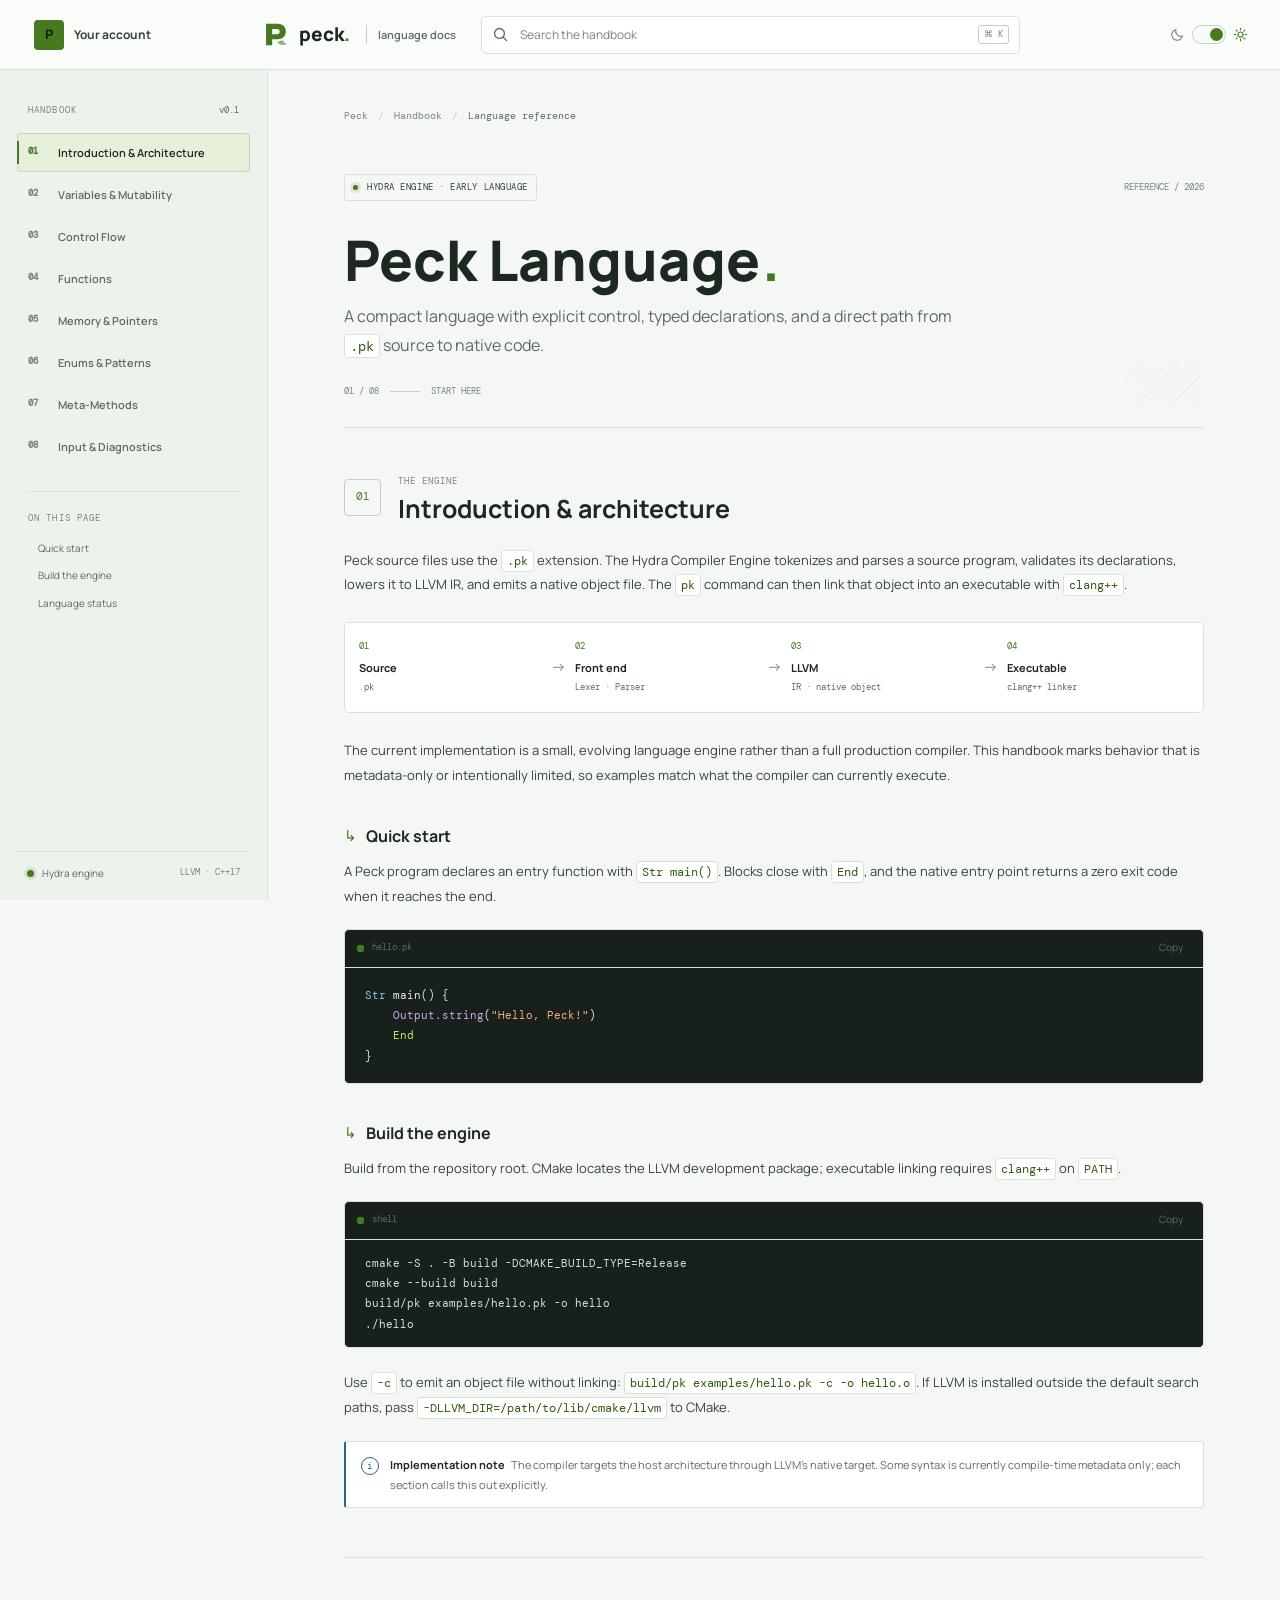
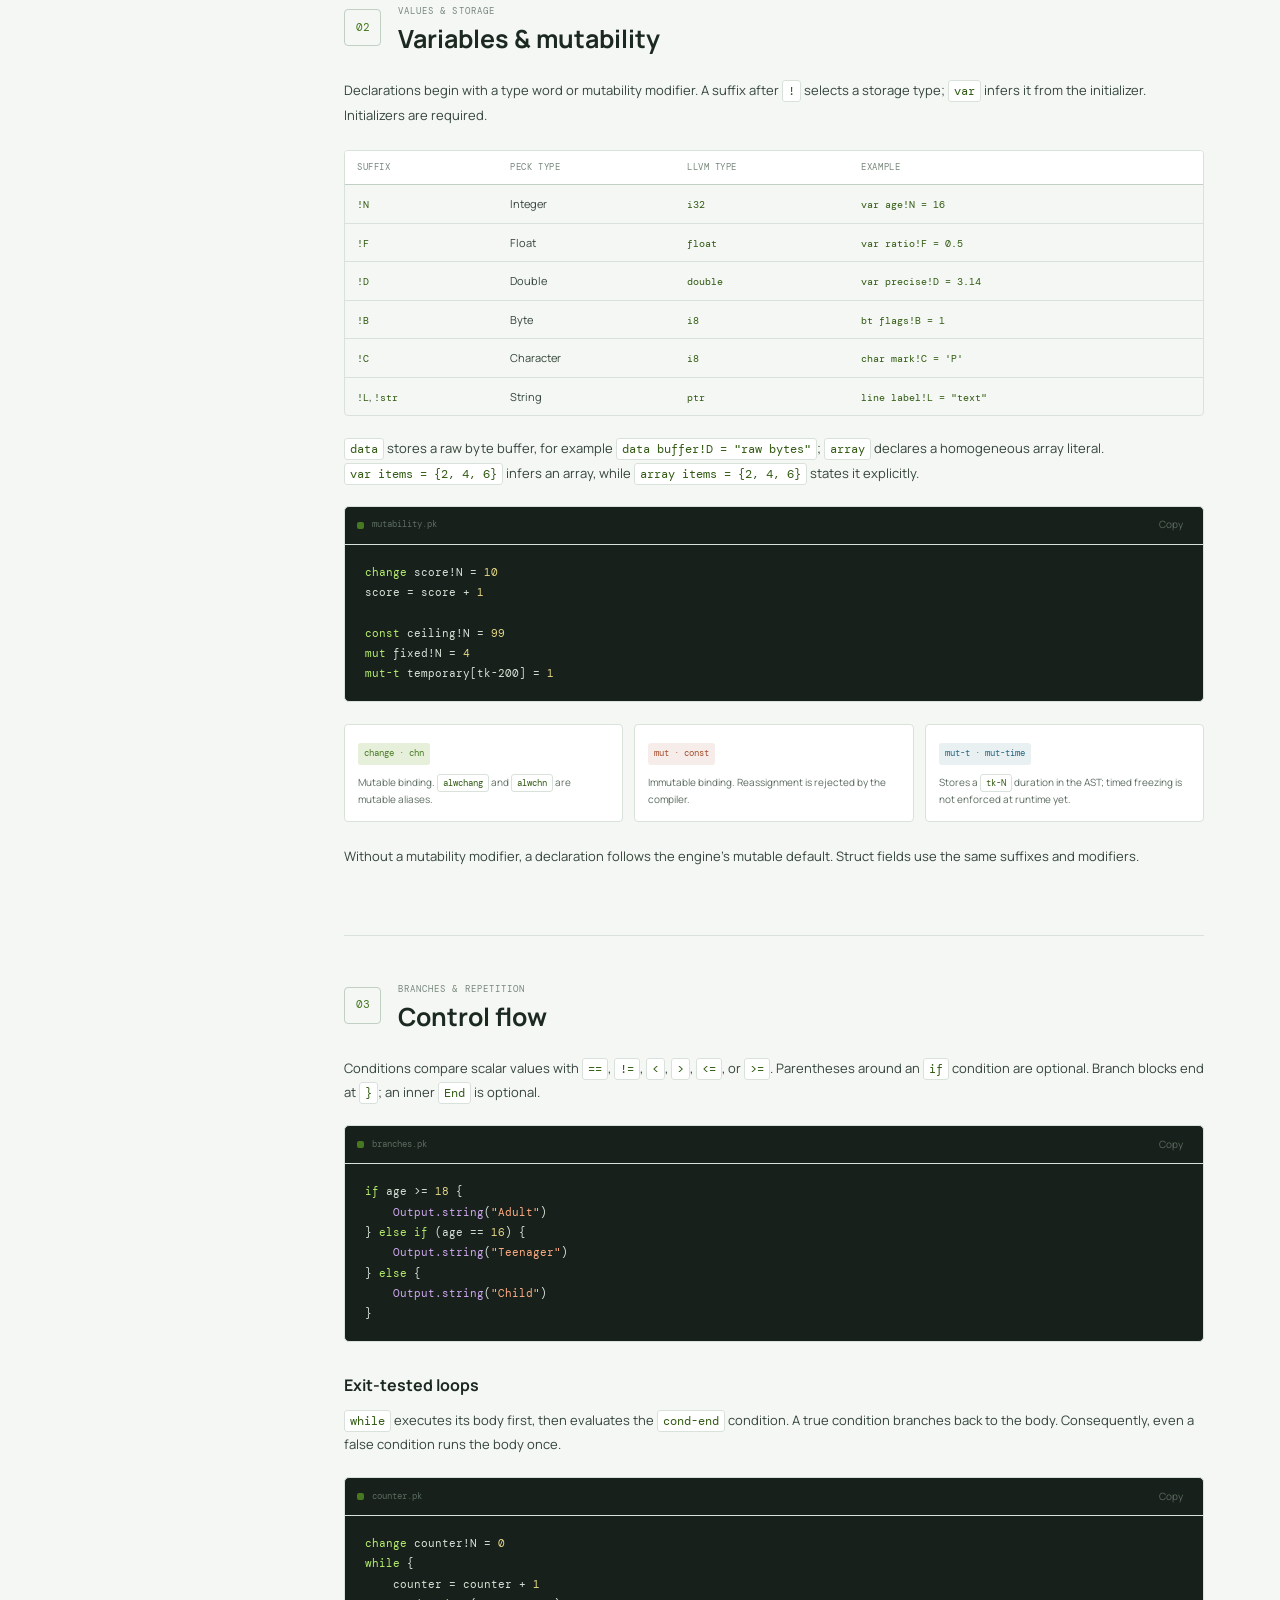
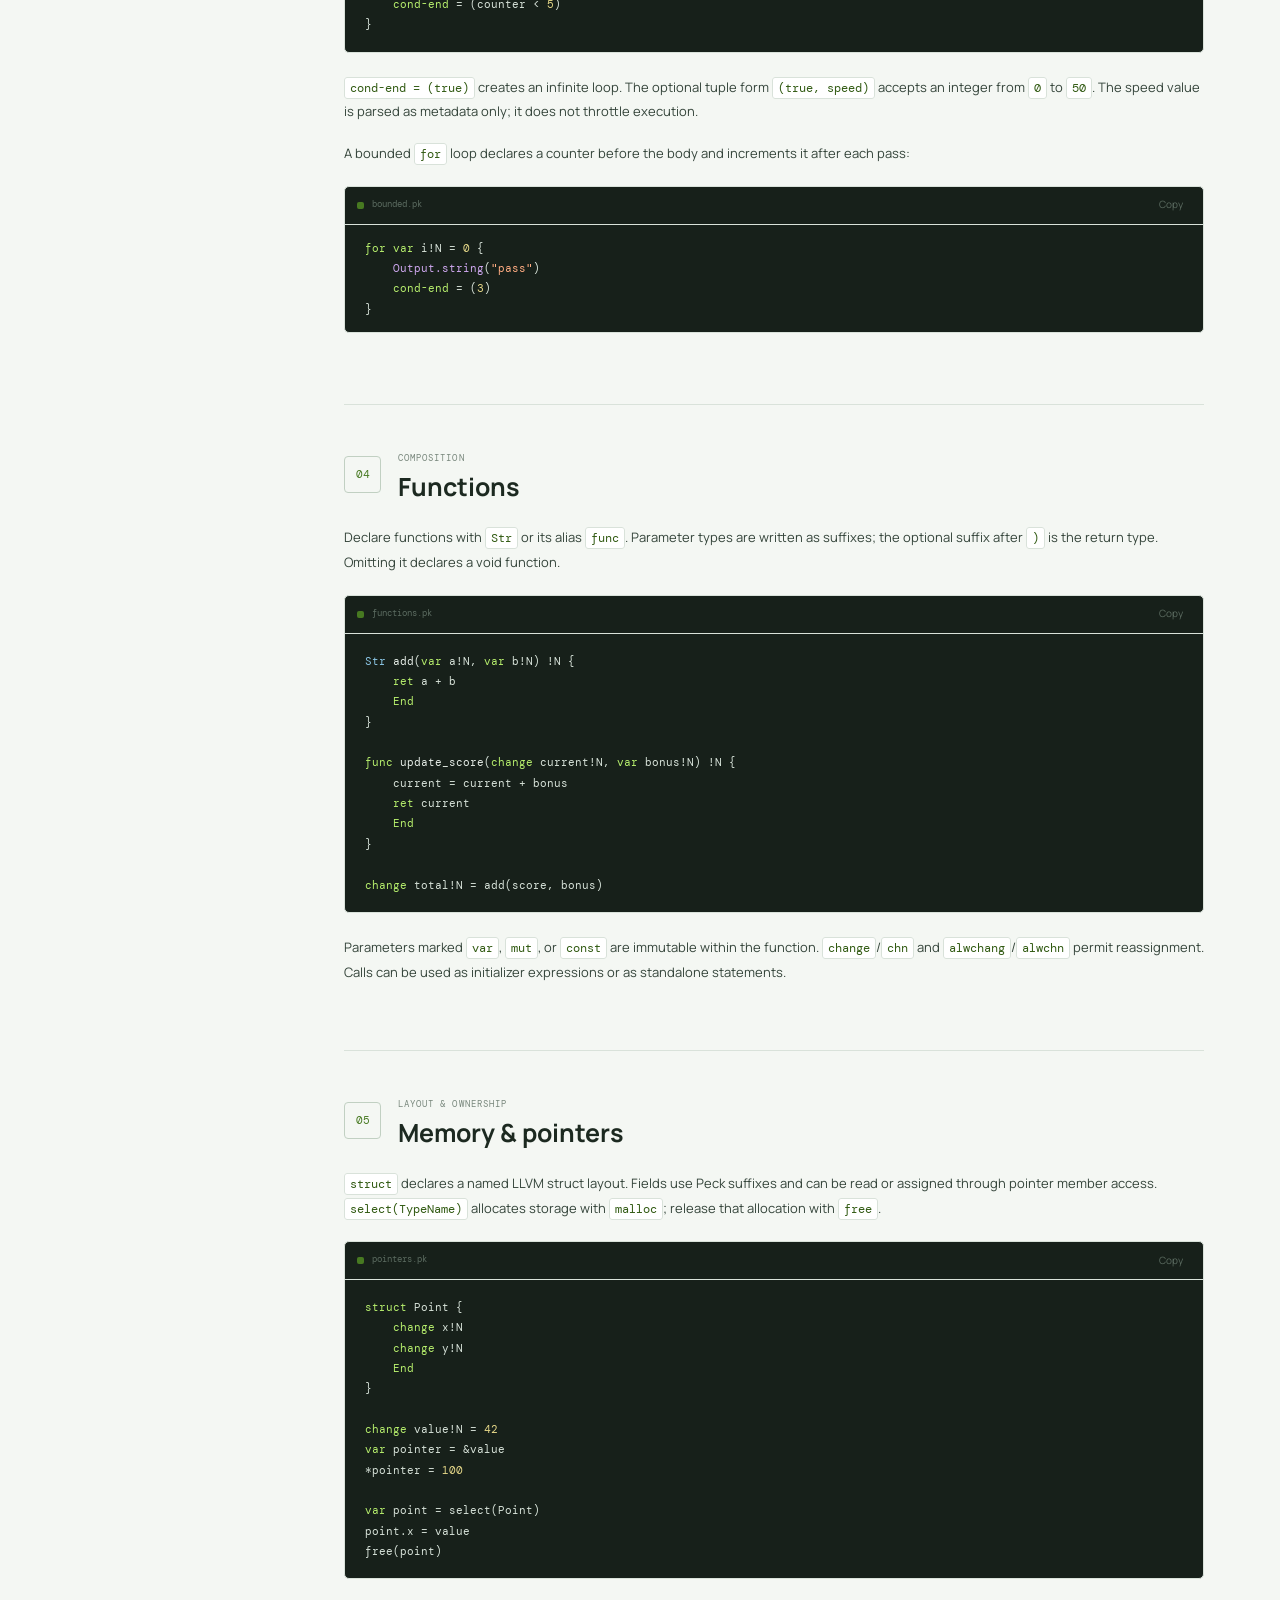
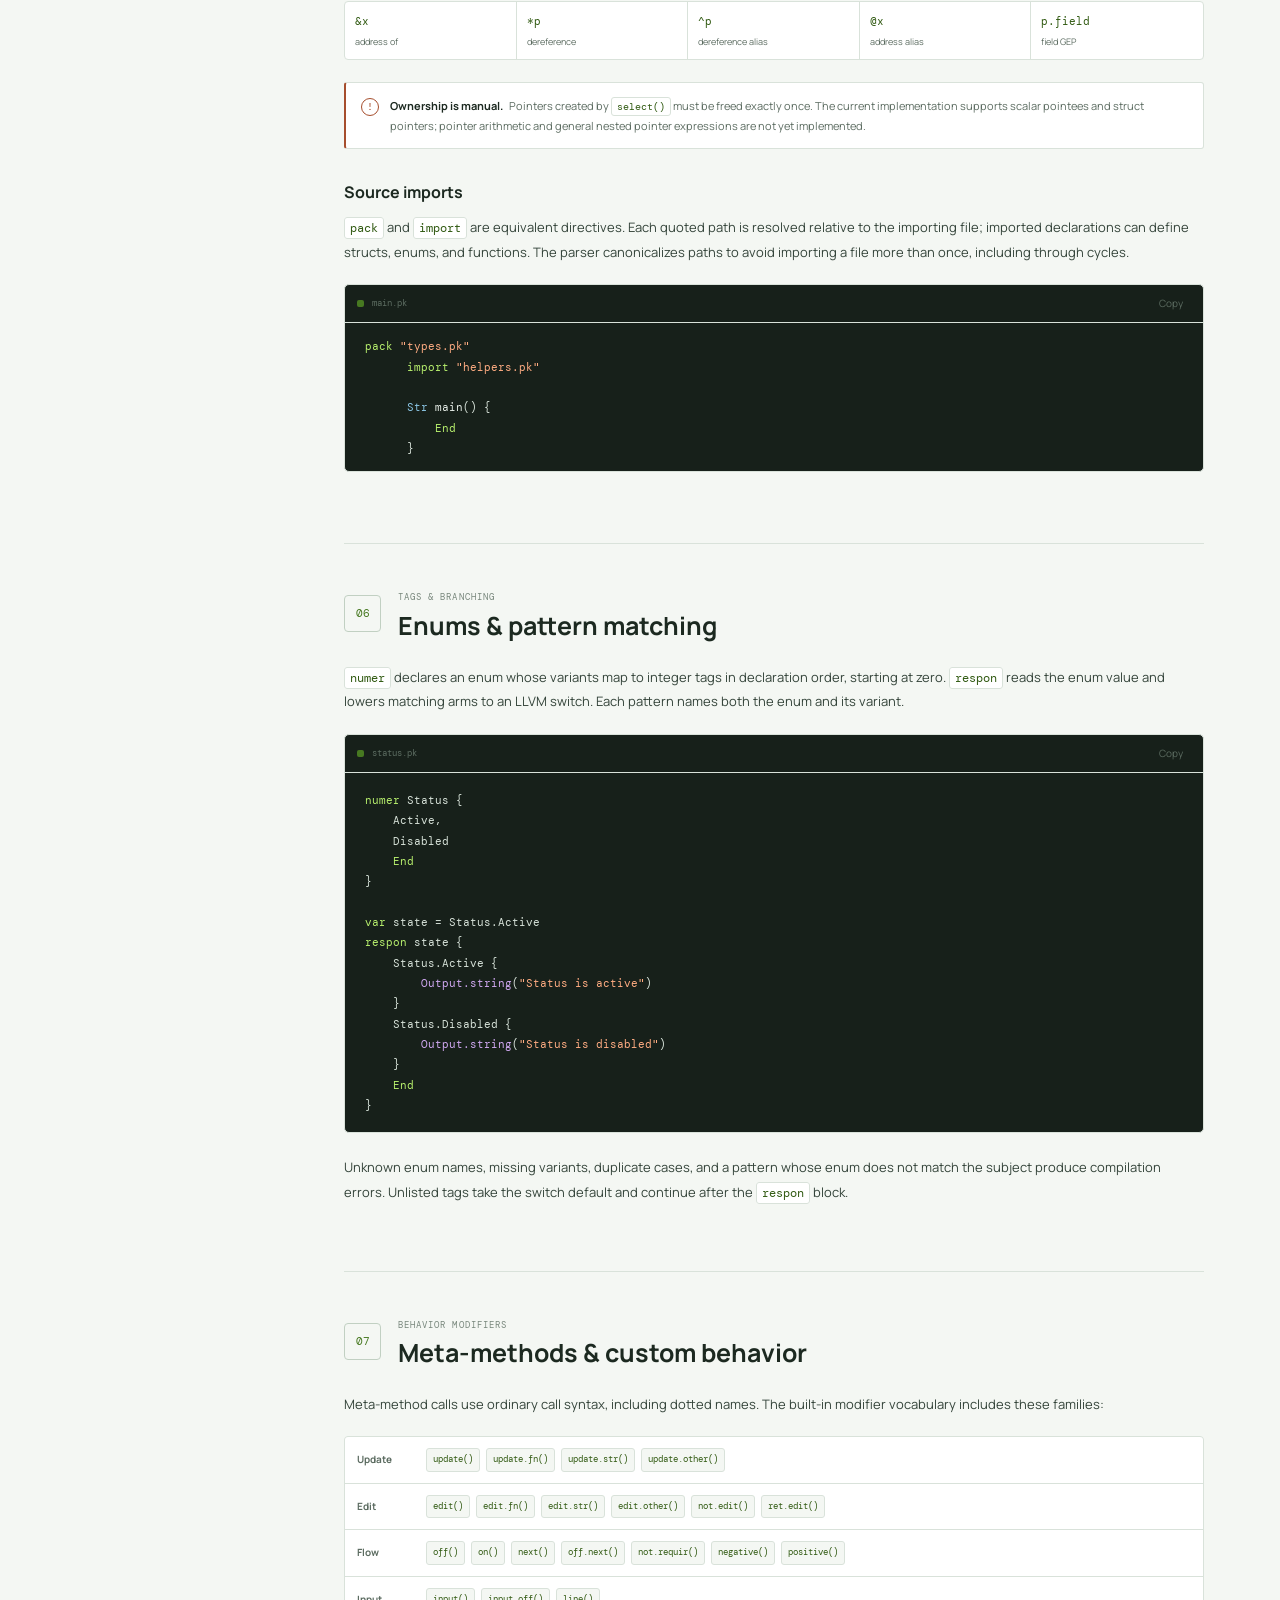
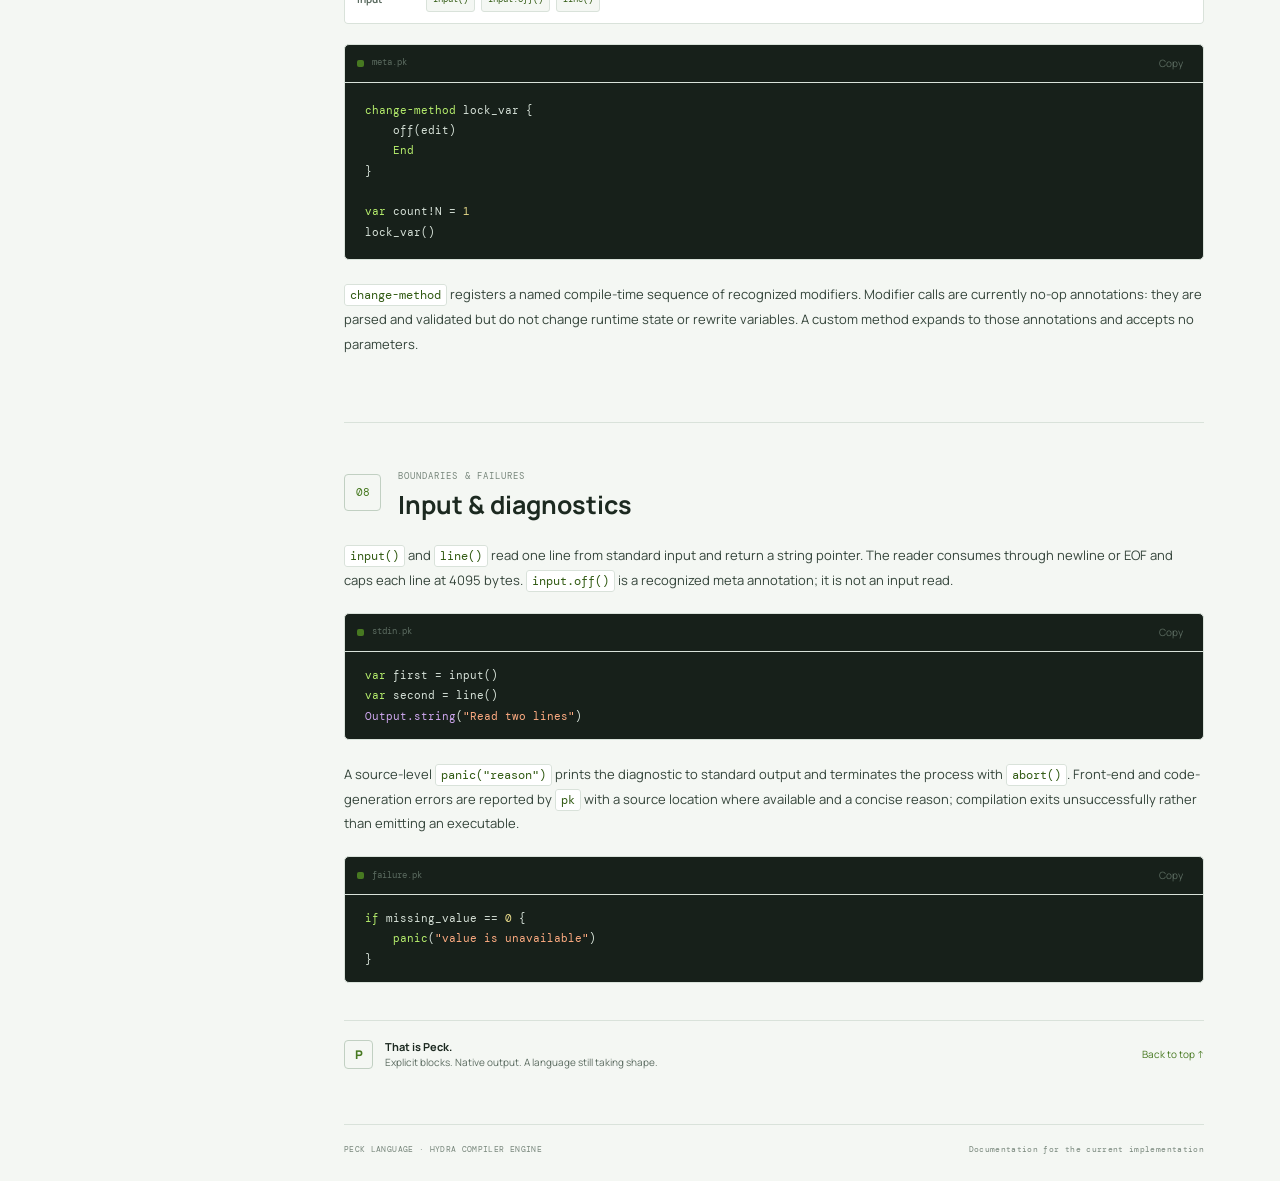
==== index.html @ f454d5f9 "docs" ====
<!doctype html>
<html lang="en" data-theme="dark">
<head>
  <meta charset="utf-8">
  <meta name="viewport" content="width=device-width, initial-scale=1">
  <meta name="description" content="The Peck language handbook: compiler architecture, syntax, control flow, memory, and runtime reference.">
  <meta name="theme-color" content="#111513">
  <title>Peck Language — Documentation</title>
  <link rel="preconnect" href="https://fonts.googleapis.com">
  <link rel="preconnect" href="https://fonts.gstatic.com" crossorigin>
  <link href="https://fonts.googleapis.com/css2?family=DM+Mono:wght@400;500&family=Manrope:wght@400;500;600;700;800&display=swap" rel="stylesheet">
  <link rel="stylesheet" href="styles.css">
  <script src="script.js" defer></script>
</head>
<body>
  <a class="skip-link" href="#main-content">Skip to documentation</a>
  <header class="topbar">
    <div class="topbar-start">
      <button class="account-trigger" id="account-open" type="button" aria-haspopup="dialog" aria-controls="account-dialog">
        <span class="avatar" aria-hidden="true">P</span><span class="account-label">Your account</span>
      </button>
    </div>
    <div class="topbar-center">
      <a class="brand" href="#top" aria-label="Peck documentation home">
        <span class="brand-mark" aria-hidden="true"><svg viewBox="0 0 36 36"><path d="M7 5.5h13.2c6.1 0 9.8 3.4 9.8 8.9s-3.8 9-9.8 9h-6.1v7.1H7V5.5Zm7.1 6v6.1h5.7c2 0 3.1-1 3.1-3.1 0-2-1.1-3-3.1-3h-5.7Z" fill="currentColor"/><path d="m25.8 24.8 5.2 5.2h-7.8l-3.3-3.3 5.9-1.9Z" fill="currentColor" opacity=".58"/></svg></span>
        <span class="brand-name">peck<span class="brand-dot">.</span></span><span class="brand-divider"></span><span class="brand-docs">language docs</span>
      </a>
      <div class="search-wrap" id="search-wrap">
        <svg class="search-icon" viewBox="0 0 20 20" aria-hidden="true"><circle cx="8.8" cy="8.8" r="5.8"/><path d="m13.2 13.2 4 4"/></svg>
        <input id="docs-search" type="search" placeholder="Search the handbook" autocomplete="off" aria-label="Search documentation" aria-controls="search-results" aria-expanded="false">
        <kbd class="search-shortcut">⌘ K</kbd>
        <div class="search-results" id="search-results" role="listbox" aria-label="Documentation search results" hidden></div>
      </div>
    </div>
    <div class="topbar-end">
      <button class="theme-toggle" id="theme-toggle" type="button" role="switch" aria-checked="false" aria-label="Switch to light theme" title="Toggle light and dark theme">
        <svg class="theme-icon theme-moon" viewBox="0 0 20 20" aria-hidden="true"><path d="M16.4 12.2A7 7 0 0 1 7.8 3.6 7.1 7.1 0 1 0 16.4 12.2Z"/></svg>
        <span class="toggle-track"><span class="toggle-knob"></span></span>
        <svg class="theme-icon theme-sun" viewBox="0 0 20 20" aria-hidden="true"><circle cx="10" cy="10" r="3.4"/><path d="M10 1.8v2M10 16.2v2M18.2 10h-2M3.8 10h-2m14-5.8-1.4 1.4m-8.8 8.8-1.4 1.4m11.6 0-1.4-1.4m-8.8-8.8L4.2 4.2"/></svg>
      </button>
      <button class="menu-toggle" id="menu-toggle" type="button" aria-label="Open documentation menu" aria-expanded="false" aria-controls="sidebar"><span></span><span></span></button>
    </div>
  </header>
  <div class="mobile-scrim" id="mobile-scrim" hidden></div>

  <aside class="sidebar" id="sidebar" aria-label="Documentation navigation">
    <div class="sidebar-scroll">
      <div class="sidebar-kicker">HANDBOOK <span>v0.1</span></div>
      <nav class="side-nav">
        <a class="nav-link active" href="#introduction" data-section="introduction"><span class="nav-index">01</span><span>Introduction &amp; Architecture</span></a>
        <a class="nav-link" href="#variables" data-section="variables"><span class="nav-index">02</span><span>Variables &amp; Mutability</span></a>
        <a class="nav-link" href="#control-flow" data-section="control-flow"><span class="nav-index">03</span><span>Control Flow</span></a>
        <a class="nav-link" href="#functions" data-section="functions"><span class="nav-index">04</span><span>Functions</span></a>
        <a class="nav-link" href="#memory" data-section="memory"><span class="nav-index">05</span><span>Memory &amp; Pointers</span></a>
        <a class="nav-link" href="#enums" data-section="enums"><span class="nav-index">06</span><span>Enums &amp; Patterns</span></a>
        <a class="nav-link" href="#meta-methods" data-section="meta-methods"><span class="nav-index">07</span><span>Meta-Methods</span></a>
        <a class="nav-link" href="#io" data-section="io"><span class="nav-index">08</span><span>Input &amp; Diagnostics</span></a>
      </nav>
      <div class="sidebar-rule"></div>
      <div class="sidebar-caption">ON THIS PAGE</div>
      <div class="page-links"><a href="#quick-start">Quick start</a><a href="#build-engine">Build the engine</a><a href="#language-status">Language status</a></div>
      <div class="sidebar-bottom"><span class="status-indicator"></span><span>Hydra engine</span><span class="status-value">LLVM · C++17</span></div>
      <button class="sidebar-account" id="account-open-mobile" type="button"><span class="avatar" aria-hidden="true">P</span><span>Sign up or log in</span><span aria-hidden="true">→</span></button>
    </div>
  </aside>

  <main class="main-content" id="main-content">
    <div class="article-wrap" id="top">
      <div class="breadcrumbs"><span>Peck</span><span class="crumb-slash">/</span><span>Handbook</span><span class="crumb-slash">/</span><span class="crumb-current">Language reference</span></div>
      <section class="hero" id="introduction" data-searchable>
        <div class="hero-topline"><span class="release-chip"><span class="release-dot"></span> HYDRA ENGINE · EARLY LANGUAGE</span><span class="hero-edition">REFERENCE / 2026</span></div>
        <h1>Peck Language<span class="hero-period">.</span></h1>
        <p class="hero-lede">A compact language with explicit control, typed declarations, and a direct path from <code>.pk</code> source to native code.</p>
        <div class="hero-meta"><span>01 / 08</span><span class="hero-meta-line"></span><span>Start here</span></div>
      </section>

      <section class="doc-section intro-section" id="architecture" aria-labelledby="architecture-title" data-searchable>
        <div class="section-heading"><div class="section-index">01</div><div><p class="section-eyebrow">THE ENGINE</p><h2 id="architecture-title">Introduction &amp; architecture</h2></div></div>
        <p>Peck source files use the <code>.pk</code> extension. The Hydra Compiler Engine tokenizes and parses a source program, validates its declarations, lowers it to LLVM IR, and emits a native object file. The <code>pk</code> command can then link that object into an executable with <code>clang++</code>.</p>
        <div class="pipeline" aria-label="Compiler stages"><div class="pipeline-step"><span class="pipeline-number">01</span><strong>Source</strong><code>.pk</code></div><span class="pipeline-arrow">→</span><div class="pipeline-step"><span class="pipeline-number">02</span><strong>Front end</strong><code>Lexer · Parser</code></div><span class="pipeline-arrow">→</span><div class="pipeline-step"><span class="pipeline-number">03</span><strong>LLVM</strong><code>IR · native object</code></div><span class="pipeline-arrow">→</span><div class="pipeline-step"><span class="pipeline-number">04</span><strong>Executable</strong><code>clang++ linker</code></div></div>
        <p>The current implementation is a small, evolving language engine rather than a full production compiler. This handbook marks behavior that is metadata-only or intentionally limited, so examples match what the compiler can currently execute.</p>
        <div class="subsection" id="quick-start"><div class="subsection-title"><span class="subsection-mark">↳</span><h3>Quick start</h3></div><p>A Peck program declares an entry function with <code>Str main()</code>. Blocks close with <code>End</code>, and the native entry point returns a zero exit code when it reaches the end.</p>
          <div class="code-window"><div class="code-title"><span><i class="file-dot"></i> hello.pk</span><button class="copy-button" type="button" aria-label="Copy code">Copy</button></div><pre><code><span class="tok-type">Str</span> <span class="tok-fn">main</span>() {
    <span class="tok-call">Output.string</span>(<span class="tok-string">"Hello, Peck!"</span>)
    <span class="tok-key">End</span>
}</code></pre></div>
        </div>
        <div class="subsection" id="build-engine"><div class="subsection-title"><span class="subsection-mark">↳</span><h3>Build the engine</h3></div><p>Build from the repository root. CMake locates the LLVM development package; executable linking requires <code>clang++</code> on <code>PATH</code>.</p>
          <div class="code-window compact-code"><div class="code-title"><span><i class="file-dot"></i> shell</span><button class="copy-button" type="button" aria-label="Copy code">Copy</button></div><pre><code>cmake -S . -B build -DCMAKE_BUILD_TYPE=Release
cmake --build build
build/pk examples/hello.pk -o hello
./hello</code></pre></div><p>Use <code>-c</code> to emit an object file without linking: <code>build/pk examples/hello.pk -c -o hello.o</code>. If LLVM is installed outside the default search paths, pass <code>-DLLVM_DIR=/path/to/lib/cmake/llvm</code> to CMake.</p>
        </div>
        <div class="callout callout-note" id="language-status"><span class="callout-icon">i</span><p><strong>Implementation note</strong> The compiler targets the host architecture through LLVM's native target. Some syntax is currently compile-time metadata only; each section calls this out explicitly.</p></div>
      </section>

      <section class="doc-section" id="variables" data-searchable>
        <div class="section-heading"><div class="section-index">02</div><div><p class="section-eyebrow">VALUES &amp; STORAGE</p><h2>Variables &amp; mutability</h2></div></div>
        <p>Declarations begin with a type word or mutability modifier. A suffix after <code>!</code> selects a storage type; <code>var</code> infers it from the initializer. Initializers are required.</p>
        <div class="type-table-wrap"><table class="type-table"><thead><tr><th>Suffix</th><th>Peck type</th><th>LLVM type</th><th>Example</th></tr></thead><tbody>
          <tr><td><code>!N</code></td><td>Integer</td><td><code>i32</code></td><td><code>var age!N = 16</code></td></tr><tr><td><code>!F</code></td><td>Float</td><td><code>float</code></td><td><code>var ratio!F = 0.5</code></td></tr><tr><td><code>!D</code></td><td>Double</td><td><code>double</code></td><td><code>var precise!D = 3.14</code></td></tr><tr><td><code>!B</code></td><td>Byte</td><td><code>i8</code></td><td><code>bt flags!B = 1</code></td></tr><tr><td><code>!C</code></td><td>Character</td><td><code>i8</code></td><td><code>char mark!C = 'P'</code></td></tr><tr><td><code>!L</code>, <code>!str</code></td><td>String</td><td><code>ptr</code></td><td><code>line label!L = "text"</code></td></tr>
        </tbody></table></div>
        <p><code>data</code> stores a raw byte buffer, for example <code>data buffer!D = "raw bytes"</code>; <code>array</code> declares a homogeneous array literal. <code>var items = {2, 4, 6}</code> infers an array, while <code>array items = {2, 4, 6}</code> states it explicitly.</p>
        <div class="code-window"><div class="code-title"><span><i class="file-dot"></i> mutability.pk</span><button class="copy-button" type="button" aria-label="Copy code">Copy</button></div><pre><code><span class="tok-key">change</span> score!N = <span class="tok-number">10</span>
score = score + <span class="tok-number">1</span>

<span class="tok-key">const</span> ceiling!N = <span class="tok-number">99</span>
<span class="tok-key">mut</span> fixed!N = <span class="tok-number">4</span>
<span class="tok-key">mut-t</span> temporary[tk-200] = <span class="tok-number">1</span></code></pre></div>
        <div class="mutability-grid"><div><span class="mutability-token mutable">change · chn</span><p>Mutable binding. <code>alwchang</code> and <code>alwchn</code> are mutable aliases.</p></div><div><span class="mutability-token fixed">mut · const</span><p>Immutable binding. Reassignment is rejected by the compiler.</p></div><div><span class="mutability-token metadata">mut-t · mut-time</span><p>Stores a <code>tk-N</code> duration in the AST; timed freezing is not enforced at runtime yet.</p></div></div>
        <p>Without a mutability modifier, a declaration follows the engine's mutable default. Struct fields use the same suffixes and modifiers.</p>
      </section>

      <section class="doc-section" id="control-flow" data-searchable>
        <div class="section-heading"><div class="section-index">03</div><div><p class="section-eyebrow">BRANCHES &amp; REPETITION</p><h2>Control flow</h2></div></div>
        <p>Conditions compare scalar values with <code>==</code>, <code>!=</code>, <code>&lt;</code>, <code>&gt;</code>, <code>&lt;=</code>, or <code>&gt;=</code>. Parentheses around an <code>if</code> condition are optional. Branch blocks end at <code>}</code>; an inner <code>End</code> is optional.</p>
        <div class="code-window"><div class="code-title"><span><i class="file-dot"></i> branches.pk</span><button class="copy-button" type="button" aria-label="Copy code">Copy</button></div><pre><code><span class="tok-key">if</span> age &gt;= <span class="tok-number">18</span> {
    <span class="tok-call">Output.string</span>(<span class="tok-string">"Adult"</span>)
} <span class="tok-key">else if</span> (age == <span class="tok-number">16</span>) {
    <span class="tok-call">Output.string</span>(<span class="tok-string">"Teenager"</span>)
} <span class="tok-key">else</span> {
    <span class="tok-call">Output.string</span>(<span class="tok-string">"Child"</span>)
}</code></pre></div>
        <h3 class="inline-heading">Exit-tested loops</h3><p><code>while</code> executes its body first, then evaluates the <code>cond-end</code> condition. A true condition branches back to the body. Consequently, even a false condition runs the body once.</p>
        <div class="code-window"><div class="code-title"><span><i class="file-dot"></i> counter.pk</span><button class="copy-button" type="button" aria-label="Copy code">Copy</button></div><pre><code><span class="tok-key">change</span> counter!N = <span class="tok-number">0</span>
<span class="tok-key">while</span> {
    counter = counter + <span class="tok-number">1</span>
    <span class="tok-key">cond-end</span> = (counter &lt; <span class="tok-number">5</span>)
}</code></pre></div>
        <p><code>cond-end = (true)</code> creates an infinite loop. The optional tuple form <code>(true, speed)</code> accepts an integer from <code>0</code> to <code>50</code>. The speed value is parsed as metadata only; it does not throttle execution.</p>
        <p>A bounded <code>for</code> loop declares a counter before the body and increments it after each pass:</p>
        <div class="code-window compact-code"><div class="code-title"><span><i class="file-dot"></i> bounded.pk</span><button class="copy-button" type="button" aria-label="Copy code">Copy</button></div><pre><code><span class="tok-key">for</span> <span class="tok-key">var</span> i!N = <span class="tok-number">0</span> {
    <span class="tok-call">Output.string</span>(<span class="tok-string">"pass"</span>)
    <span class="tok-key">cond-end</span> = (<span class="tok-number">3</span>)
}</code></pre></div>
      </section>

      <section class="doc-section" id="functions" data-searchable>
        <div class="section-heading"><div class="section-index">04</div><div><p class="section-eyebrow">COMPOSITION</p><h2>Functions</h2></div></div>
        <p>Declare functions with <code>Str</code> or its alias <code>func</code>. Parameter types are written as suffixes; the optional suffix after <code>)</code> is the return type. Omitting it declares a void function.</p>
        <div class="code-window"><div class="code-title"><span><i class="file-dot"></i> functions.pk</span><button class="copy-button" type="button" aria-label="Copy code">Copy</button></div><pre><code><span class="tok-type">Str</span> <span class="tok-fn">add</span>(<span class="tok-key">var</span> a!N, <span class="tok-key">var</span> b!N) !N {
    <span class="tok-key">ret</span> a + b
    <span class="tok-key">End</span>
}

<span class="tok-key">func</span> <span class="tok-fn">update_score</span>(<span class="tok-key">change</span> current!N, <span class="tok-key">var</span> bonus!N) !N {
    current = current + bonus
    <span class="tok-key">ret</span> current
    <span class="tok-key">End</span>
}

<span class="tok-key">change</span> total!N = add(score, bonus)</code></pre></div>
        <p>Parameters marked <code>var</code>, <code>mut</code>, or <code>const</code> are immutable within the function. <code>change</code>/<code>chn</code> and <code>alwchang</code>/<code>alwchn</code> permit reassignment. Calls can be used as initializer expressions or as standalone statements.</p>
      </section>

      <section class="doc-section" id="memory" data-searchable>
        <div class="section-heading"><div class="section-index">05</div><div><p class="section-eyebrow">LAYOUT &amp; OWNERSHIP</p><h2>Memory &amp; pointers</h2></div></div>
        <p><code>struct</code> declares a named LLVM struct layout. Fields use Peck suffixes and can be read or assigned through pointer member access. <code>select(TypeName)</code> allocates storage with <code>malloc</code>; release that allocation with <code>free</code>.</p>
        <div class="code-window"><div class="code-title"><span><i class="file-dot"></i> pointers.pk</span><button class="copy-button" type="button" aria-label="Copy code">Copy</button></div><pre><code><span class="tok-key">struct</span> Point {
    <span class="tok-key">change</span> x!N
    <span class="tok-key">change</span> y!N
    <span class="tok-key">End</span>
}

<span class="tok-key">change</span> value!N = <span class="tok-number">42</span>
<span class="tok-key">var</span> pointer = &amp;value
*pointer = <span class="tok-number">100</span>

<span class="tok-key">var</span> point = select(Point)
point.x = value
free(point)</code></pre></div>
        <div class="operator-strip"><span><code>&amp;x</code><small>address of</small></span><span><code>*p</code><small>dereference</small></span><span><code>^p</code><small>dereference alias</small></span><span><code>@x</code><small>address alias</small></span><span><code>p.field</code><small>field GEP</small></span></div>
        <div class="callout callout-warning"><span class="callout-icon">!</span><p><strong>Ownership is manual.</strong> Pointers created by <code>select()</code> must be freed exactly once. The current implementation supports scalar pointees and struct pointers; pointer arithmetic and general nested pointer expressions are not yet implemented.</p></div>
        <h3 class="inline-heading">Source imports</h3>
        <p><code>pack</code> and <code>import</code> are equivalent directives. Each quoted path is resolved relative to the importing file; imported declarations can define structs, enums, and functions. The parser canonicalizes paths to avoid importing a file more than once, including through cycles.</p>
        <div class="code-window compact-code"><div class="code-title"><span><i class="file-dot"></i> main.pk</span><button class="copy-button" type="button" aria-label="Copy code">Copy</button></div><pre><code><span class="tok-key">pack</span> <span class="tok-string">"types.pk"</span>
      <span class="tok-key">import</span> <span class="tok-string">"helpers.pk"</span>

      <span class="tok-type">Str</span> <span class="tok-fn">main</span>() {
          <span class="tok-key">End</span>
      }</code></pre></div>
      </section>

      <section class="doc-section" id="enums" data-searchable>
        <div class="section-heading"><div class="section-index">06</div><div><p class="section-eyebrow">TAGS &amp; BRANCHING</p><h2>Enums &amp; pattern matching</h2></div></div>
        <p><code>numer</code> declares an enum whose variants map to integer tags in declaration order, starting at zero. <code>respon</code> reads the enum value and lowers matching arms to an LLVM switch. Each pattern names both the enum and its variant.</p>
        <div class="code-window"><div class="code-title"><span><i class="file-dot"></i> status.pk</span><button class="copy-button" type="button" aria-label="Copy code">Copy</button></div><pre><code><span class="tok-key">numer</span> Status {
    Active,
    Disabled
    <span class="tok-key">End</span>
}

<span class="tok-key">var</span> state = Status.Active
<span class="tok-key">respon</span> state {
    Status.Active {
        <span class="tok-call">Output.string</span>(<span class="tok-string">"Status is active"</span>)
    }
    Status.Disabled {
        <span class="tok-call">Output.string</span>(<span class="tok-string">"Status is disabled"</span>)
    }
    <span class="tok-key">End</span>
}</code></pre></div>
        <p>Unknown enum names, missing variants, duplicate cases, and a pattern whose enum does not match the subject produce compilation errors. Unlisted tags take the switch default and continue after the <code>respon</code> block.</p>
      </section>

      <section class="doc-section" id="meta-methods" data-searchable>
        <div class="section-heading"><div class="section-index">07</div><div><p class="section-eyebrow">BEHAVIOR MODIFIERS</p><h2>Meta-methods &amp; custom behavior</h2></div></div>
        <p>Meta-method calls use ordinary call syntax, including dotted names. The built-in modifier vocabulary includes these families:</p>
        <div class="method-reference"><div><span class="method-family">Update</span><code>update()</code><code>update.fn()</code><code>update.str()</code><code>update.other()</code></div><div><span class="method-family">Edit</span><code>edit()</code><code>edit.fn()</code><code>edit.str()</code><code>edit.other()</code><code>not.edit()</code><code>ret.edit()</code></div><div><span class="method-family">Flow</span><code>off()</code><code>on()</code><code>next()</code><code>off.next()</code><code>not.requir()</code><code>negative()</code><code>positive()</code></div><div><span class="method-family">Input</span><code>input()</code><code>input.off()</code><code>line()</code></div></div>
        <div class="code-window"><div class="code-title"><span><i class="file-dot"></i> meta.pk</span><button class="copy-button" type="button" aria-label="Copy code">Copy</button></div><pre><code><span class="tok-key">change-method</span> lock_var {
    off(edit)
    <span class="tok-key">End</span>
}

<span class="tok-key">var</span> count!N = <span class="tok-number">1</span>
lock_var()</code></pre></div>
        <p><code>change-method</code> registers a named compile-time sequence of recognized modifiers. Modifier calls are currently no-op annotations: they are parsed and validated but do not change runtime state or rewrite variables. A custom method expands to those annotations and accepts no parameters.</p>
      </section>

      <section class="doc-section last-section" id="io" data-searchable>
        <div class="section-heading"><div class="section-index">08</div><div><p class="section-eyebrow">BOUNDARIES &amp; FAILURES</p><h2>Input &amp; diagnostics</h2></div></div>
        <p><code>input()</code> and <code>line()</code> read one line from standard input and return a string pointer. The reader consumes through newline or EOF and caps each line at 4095 bytes. <code>input.off()</code> is a recognized meta annotation; it is not an input read.</p>
        <div class="code-window compact-code"><div class="code-title"><span><i class="file-dot"></i> stdin.pk</span><button class="copy-button" type="button" aria-label="Copy code">Copy</button></div><pre><code><span class="tok-key">var</span> first = input()
<span class="tok-key">var</span> second = line()
<span class="tok-call">Output.string</span>(<span class="tok-string">"Read two lines"</span>)</code></pre></div>
        <p>A source-level <code>panic("reason")</code> prints the diagnostic to standard output and terminates the process with <code>abort()</code>. Front-end and code-generation errors are reported by <code>pk</code> with a source location where available and a concise reason; compilation exits unsuccessfully rather than emitting an executable.</p>
        <div class="code-window compact-code"><div class="code-title"><span><i class="file-dot"></i> failure.pk</span><button class="copy-button" type="button" aria-label="Copy code">Copy</button></div><pre><code><span class="tok-key">if</span> missing_value == <span class="tok-number">0</span> {
    <span class="tok-key">panic</span>(<span class="tok-string">"value is unavailable"</span>)
}</code></pre></div>
        <div class="end-note"><span class="end-note-mark">P</span><div><strong>That is Peck.</strong><span>Explicit blocks. Native output. A language still taking shape.</span></div><a href="#top">Back to top ↑</a></div>
      </section>
      <footer class="site-footer"><span>PECK LANGUAGE · HYDRA COMPILER ENGINE</span><span>Documentation for the current implementation</span></footer>
    </div>
  </main>

  <dialog class="account-dialog" id="account-dialog" aria-labelledby="account-title">
    <form method="dialog" class="dialog-dismiss-form"><button class="dialog-backdrop" aria-label="Close account dialog"></button></form>
    <div class="dialog-panel">
      <button class="dialog-close" id="account-close" type="button" aria-label="Close dialog">×</button>
      <div class="dialog-brand"><span class="brand-mark small-mark" aria-hidden="true"><svg viewBox="0 0 36 36"><path d="M7 5.5h13.2c6.1 0 9.8 3.4 9.8 8.9s-3.8 9-9.8 9h-6.1v7.1H7V5.5Zm7.1 6v6.1h5.7c2 0 3.1-1 3.1-3.1 0-2-1.1-3-3.1-3h-5.7Z" fill="currentColor"/></svg></span><span>peck<span class="brand-dot">.</span></span></div>
      <p class="dialog-kicker">COMMUNITY ACCOUNT</p><h2 id="account-title">Join the Peck community</h2><p class="dialog-copy">Create a local demo profile or switch to log in. Authentication is not connected to a server.</p>
      <div class="auth-tabs" role="tablist" aria-label="Account action"><button class="auth-tab active" id="signup-tab" type="button" role="tab" aria-selected="true" aria-controls="auth-form" data-mode="signup">Sign up</button><button class="auth-tab" id="login-tab" type="button" role="tab" aria-selected="false" aria-controls="auth-form" data-mode="login">Log in</button></div>
      <form class="auth-form" id="auth-form"><label id="name-field">Name<input name="name" type="text" placeholder="Ada Lovelace" autocomplete="name" required></label><label>Email address<input name="email" type="email" placeholder="you@example.com" autocomplete="email" required></label><label>Password<input name="password" type="password" placeholder="At least 8 characters" autocomplete="new-password" minlength="8" required></label><button class="auth-submit" type="submit">Create demo account <span aria-hidden="true">→</span></button><p class="form-message" id="form-message" aria-live="polite"></p></form>
      <p class="dialog-legal">By continuing, you agree this is a visual demo. No credentials are transmitted or stored.</p>
    </div>
  </dialog>
</body>
</html>
---- styles.css ----
:root {
  color-scheme: dark;
  --page: #101411;
  --header: rgba(16, 20, 17, .94);
  --sidebar: #121713;
  --surface: #171d19;
  --surface-raised: #1c241e;
  --code-bg: #0b0f0c;
  --line: #29332c;
  --line-strong: #38443a;
  --text: #e7eee8;
  --text-soft: #c5d0c7;
  --muted: #94a197;
  --dim: #69776d;
  --accent: #b7ef6d;
  --accent-strong: #d4ff98;
  --accent-wash: #202d1c;
  --warm: #ffac82;
  --blue: #8bc6e5;
  --shadow: 0 18px 60px rgba(0, 0, 0, .36);
  --header-height: 70px;
  --sidebar-width: 268px;
  --font-sans: 'Manrope', 'Avenir Next', sans-serif;
  --font-mono: 'DM Mono', 'SFMono-Regular', monospace;
}

html[data-theme='light'] {
  color-scheme: light;
  --page: #f4f7f3;
  --header: rgba(250, 252, 249, .94);
  --sidebar: #edf2ed;
  --surface: #ffffff;
  --surface-raised: #f8faf7;
  --code-bg: #17201a;
  --line: #d9e2da;
  --line-strong: #c1d0c2;
  --text: #1c2920;
  --text-soft: #34443a;
  --muted: #5c6c61;
  --dim: #78877c;
  --accent: #477921;
  --accent-strong: #315a12;
  --accent-wash: #e5efd9;
  --warm: #a64e2d;
  --blue: #256681;
  --shadow: 0 18px 60px rgba(39, 66, 43, .16);
}

* { box-sizing: border-box; }
html { scroll-behavior: smooth; scroll-padding-top: calc(var(--header-height) + 20px); }
body { margin: 0; background: var(--page); color: var(--text); font-family: var(--font-sans); font-size: 15px; line-height: 1.75; -webkit-font-smoothing: antialiased; }
button, input { font: inherit; }
button, a { -webkit-tap-highlight-color: transparent; }
a { color: inherit; }
button:focus-visible, a:focus-visible, input:focus-visible { outline: 2px solid var(--accent); outline-offset: 3px; }
::selection { color: #101411; background: var(--accent); }

.skip-link { position: fixed; z-index: 100; top: 8px; left: 8px; padding: 9px 14px; transform: translateY(-150%); background: var(--accent); color: #101411; border-radius: 4px; font-weight: 800; }
.skip-link:focus { transform: translateY(0); }

.topbar { position: fixed; inset: 0 0 auto; z-index: 40; height: var(--header-height); display: grid; grid-template-columns: minmax(165px, 1fr) minmax(460px, 760px) minmax(165px, 1fr); align-items: center; gap: 24px; padding: 0 28px; background: var(--header); border-bottom: 1px solid var(--line); backdrop-filter: blur(16px); }
.topbar-start, .topbar-end { display: flex; align-items: center; }
.topbar-start { justify-content: flex-start; }
.topbar-end { justify-content: flex-end; gap: 19px; }
.account-trigger { display: inline-flex; align-items: center; gap: 10px; padding: 5px 10px 5px 5px; border: 1px solid transparent; border-radius: 5px; color: var(--text-soft); background: transparent; cursor: pointer; font-size: 12px; font-weight: 700; transition: background .18s ease, border-color .18s ease; }
.account-trigger:hover { background: var(--surface); border-color: var(--line); }
.avatar { width: 30px; height: 30px; display: grid; place-items: center; background: var(--accent); color: #152010; border-radius: 4px; font-size: 13px; font-weight: 800; }
.topbar-center { min-width: 0; display: flex; align-items: center; gap: 25px; }
.brand { flex: 0 0 auto; display: inline-flex; align-items: center; gap: 8px; text-decoration: none; }
.brand-mark { width: 31px; height: 31px; display: inline-flex; color: var(--accent); }
.brand-mark svg { width: 100%; height: 100%; }
.brand-name { color: var(--text); font-size: 19px; font-weight: 800; letter-spacing: 0; line-height: 1; }
.brand-dot, .hero-period { color: var(--accent); }
.brand-divider { height: 19px; width: 1px; margin: 0 3px 0 8px; background: var(--line-strong); }
.brand-docs { color: var(--muted); font-size: 11px; font-weight: 600; white-space: nowrap; }
.search-wrap { position: relative; min-width: 180px; width: 100%; height: 38px; display: flex; align-items: center; padding: 0 10px; border: 1px solid var(--line); border-radius: 5px; background: var(--surface); transition: border-color .2s ease, box-shadow .2s ease; }
.search-wrap:focus-within { border-color: var(--accent); box-shadow: 0 0 0 3px color-mix(in srgb, var(--accent) 15%, transparent); }
.search-icon { width: 17px; height: 17px; flex: 0 0 auto; margin-right: 9px; fill: none; stroke: var(--muted); stroke-width: 1.6; stroke-linecap: round; }
.search-wrap input { width: 100%; min-width: 0; border: 0; outline: 0; color: var(--text); background: transparent; font-size: 12px; }
.search-wrap input::placeholder { color: var(--dim); }
.search-wrap input:focus-visible { outline: none; }
.search-shortcut { flex: 0 0 auto; padding: 2px 5px; border: 1px solid var(--line-strong); border-radius: 3px; color: var(--dim); font-family: var(--font-mono); font-size: 9px; line-height: 1.4; }
.search-results { position: absolute; z-index: 60; inset: calc(100% + 9px) 0 auto; padding: 6px; border: 1px solid var(--line-strong); border-radius: 6px; background: var(--surface); box-shadow: var(--shadow); }
.search-results[hidden] { display: none; }
.search-result { width: 100%; display: flex; gap: 12px; align-items: center; padding: 9px 10px; border: 0; border-radius: 3px; color: var(--text-soft); background: transparent; text-align: left; cursor: pointer; font-size: 12px; }
.search-result:hover, .search-result:focus-visible { color: var(--text); background: var(--accent-wash); }
.search-result-index { color: var(--accent); font-family: var(--font-mono); font-size: 10px; }
.search-empty { padding: 11px; color: var(--muted); font-size: 12px; }

.theme-toggle { display: inline-flex; align-items: center; gap: 7px; padding: 4px; border: 0; color: var(--muted); background: transparent; cursor: pointer; }
.theme-icon { width: 15px; height: 15px; fill: none; stroke: currentColor; stroke-width: 1.5; stroke-linecap: round; }
.theme-moon { color: var(--accent); }
.toggle-track { width: 34px; height: 19px; display: flex; align-items: center; padding: 2px; border: 1px solid var(--line-strong); border-radius: 20px; background: var(--surface-raised); transition: background .2s ease; }
.toggle-knob { width: 13px; height: 13px; display: block; border-radius: 50%; background: var(--accent); transform: translateX(0); transition: transform .2s ease; }
html[data-theme='light'] .toggle-knob { transform: translateX(15px); }
html[data-theme='light'] .theme-sun { color: var(--accent); }
html[data-theme='light'] .theme-moon { color: var(--dim); }
.menu-toggle { display: none; width: 38px; height: 36px; align-items: center; justify-content: center; flex-direction: column; gap: 6px; border: 1px solid var(--line); border-radius: 4px; color: var(--text); background: var(--surface); cursor: pointer; }
.menu-toggle span { width: 15px; height: 1px; display: block; background: currentColor; transition: transform .2s ease; }
.menu-toggle[aria-expanded='true'] span:first-child { transform: translateY(3.5px) rotate(45deg); }
.menu-toggle[aria-expanded='true'] span:last-child { transform: translateY(-3.5px) rotate(-45deg); }

.sidebar { position: fixed; z-index: 30; top: var(--header-height); bottom: 0; left: 0; width: var(--sidebar-width); border-right: 1px solid var(--line); background: var(--sidebar); }
.sidebar-scroll { height: 100%; display: flex; flex-direction: column; overflow-y: auto; padding: 33px 17px 18px; }
.sidebar-kicker, .sidebar-caption { padding: 0 11px; color: var(--dim); font-family: var(--font-mono); font-size: 9px; letter-spacing: 1.1px; }
.sidebar-kicker { display: flex; justify-content: space-between; margin-bottom: 14px; }
.sidebar-kicker span { color: var(--muted); letter-spacing: 0; }
.side-nav { display: flex; flex-direction: column; gap: 3px; }
.nav-link { position: relative; min-height: 39px; display: flex; align-items: center; gap: 11px; padding: 7px 10px; border: 1px solid transparent; border-radius: 4px; color: var(--muted); text-decoration: none; font-size: 11px; font-weight: 600; transition: color .16s ease, background .16s ease, border-color .16s ease; }
.nav-link:hover { color: var(--text); background: var(--surface); }
.nav-link.active { border-color: color-mix(in srgb, var(--accent) 20%, transparent); color: var(--text); background: var(--accent-wash); }
.nav-link.active::before { position: absolute; top: 7px; bottom: 7px; left: -1px; width: 2px; content: ''; background: var(--accent); }
.nav-index { min-width: 19px; color: var(--dim); font-family: var(--font-mono); font-size: 9px; }
.nav-link.active .nav-index { color: var(--accent); }
.sidebar-rule { height: 1px; margin: 25px 10px 19px; background: var(--line); }
.sidebar-caption { margin-bottom: 10px; }
.page-links { display: flex; flex-direction: column; gap: 4px; padding-left: 21px; }
.page-links a { padding: 3px 0; color: var(--muted); text-decoration: none; font-size: 10px; }
.page-links a:hover { color: var(--accent); }
.sidebar-bottom { display: flex; align-items: center; gap: 8px; margin-top: auto; padding: 13px 10px 0; border-top: 1px solid var(--line); color: var(--muted); font-size: 10px; }
.sidebar-account { display: none; }
.status-indicator, .release-dot { width: 7px; height: 7px; display: inline-block; flex: 0 0 auto; border-radius: 50%; background: var(--accent); box-shadow: 0 0 0 3px color-mix(in srgb, var(--accent) 13%, transparent); }
.status-value { margin-left: auto; color: var(--dim); font-family: var(--font-mono); font-size: 9px; }
.mobile-scrim { display: none; }

.main-content { min-height: 100vh; margin-left: var(--sidebar-width); padding: calc(var(--header-height) + 30px) 50px 0; }
.article-wrap { width: min(100%, 860px); margin: 0 auto; }
.breadcrumbs { display: flex; align-items: center; gap: 10px; margin: 7px 0 24px; color: var(--dim); font-family: var(--font-mono); font-size: 10px; }
.crumb-slash { color: var(--line-strong); }
.crumb-current { color: var(--muted); }
.hero { position: relative; padding: 25px 0 27px; border-bottom: 1px solid var(--line); scroll-margin-top: calc(var(--header-height) + 20px); }
.hero::after { position: absolute; right: 5px; bottom: 21px; width: 100px; height: 42px; content: ''; opacity: .25; background: repeating-linear-gradient(135deg, transparent 0 7px, var(--line-strong) 7px 8px); mask-image: linear-gradient(90deg, transparent, #000); pointer-events: none; }
.hero-topline { display: flex; justify-content: space-between; align-items: center; gap: 15px; }
.release-chip { display: inline-flex; align-items: center; gap: 9px; padding: 5px 8px; border: 1px solid var(--line); border-radius: 3px; color: var(--text-soft); font-family: var(--font-mono); font-size: 9px; letter-spacing: .55px; }
.release-dot { width: 5px; height: 5px; }
.hero-edition { color: var(--dim); font-family: var(--font-mono); font-size: 9px; }
.hero h1 { margin: 27px 0 10px; font-size: 56px; font-weight: 800; letter-spacing: 0; line-height: 1.14; }
.hero-period { margin-left: 2px; }
.hero-lede { max-width: 620px; margin: 0; color: var(--muted); font-size: 16px; line-height: 1.8; }
.hero-lede code { color: var(--text-soft); }
.hero-meta { display: flex; align-items: center; gap: 11px; margin-top: 24px; color: var(--dim); font-family: var(--font-mono); font-size: 9px; text-transform: uppercase; }
.hero-meta-line { width: 30px; height: 1px; background: var(--line-strong); }

.doc-section { padding: 47px 0 49px; border-bottom: 1px solid var(--line); scroll-margin-top: calc(var(--header-height) + 20px); }
.section-heading { display: flex; align-items: flex-start; gap: 17px; margin-bottom: 22px; }
.section-index { width: 37px; height: 37px; flex: 0 0 auto; display: grid; place-items: center; margin-top: 4px; border: 1px solid var(--line-strong); border-radius: 4px; color: var(--accent); font-family: var(--font-mono); font-size: 11px; }
.section-eyebrow { margin: 0 0 4px; color: var(--dim); font-family: var(--font-mono); font-size: 9px; letter-spacing: 1.05px; line-height: 1.5; }
.section-heading h2 { margin: 0; color: var(--text); font-size: 25px; font-weight: 700; letter-spacing: 0; line-height: 1.35; }
.doc-section > p, .subsection > p { margin: 0 0 17px; color: var(--text-soft); font-size: 13px; line-height: 1.9; }
.doc-section p code, .hero code { padding: 2px 5px; border: 1px solid var(--line); border-radius: 3px; color: var(--accent-strong); background: var(--surface); font-family: var(--font-mono); font-size: .9em; white-space: nowrap; }
.subsection { margin-top: 35px; }
.subsection-title { display: flex; align-items: center; gap: 9px; margin: 0 0 9px; }
.subsection-mark { color: var(--accent); font-family: var(--font-mono); font-size: 15px; }
.subsection-title h3, .inline-heading { margin: 0; color: var(--text); font-size: 16px; font-weight: 700; }
.inline-heading { margin: 29px 0 9px; }
.pipeline { display: grid; grid-template-columns: minmax(0, 1fr) 18px minmax(0, 1fr) 18px minmax(0, 1fr) 18px minmax(0, 1fr); align-items: center; gap: 8px; margin: 25px 0; padding: 16px 14px; border: 1px solid var(--line); border-radius: 5px; background: var(--surface); }
.pipeline-step { min-width: 0; display: flex; flex-direction: column; gap: 3px; }
.pipeline-number { color: var(--accent); font-family: var(--font-mono); font-size: 9px; }
.pipeline-step strong { color: var(--text); font-size: 11px; font-weight: 700; }
.pipeline-step code { overflow: hidden; color: var(--muted); font-family: var(--font-mono); font-size: 9px; text-overflow: ellipsis; white-space: nowrap; }
.pipeline-arrow { color: var(--dim); text-align: center; }

.code-window { overflow: hidden; margin: 20px 0 22px; border: 1px solid var(--line); border-radius: 5px; background: var(--code-bg); }
.code-title { height: 38px; display: flex; align-items: center; justify-content: space-between; padding: 0 12px; border-bottom: 1px solid var(--line); color: var(--muted); font-family: var(--font-mono); font-size: 9px; }
.code-title > span { display: inline-flex; align-items: center; gap: 8px; }
.file-dot { width: 7px; height: 7px; display: inline-block; border-radius: 2px; background: var(--accent); }
.copy-button { padding: 4px 7px; border: 1px solid transparent; border-radius: 3px; color: var(--muted); background: transparent; cursor: pointer; font-family: var(--font-sans); font-size: 10px; transition: all .16s ease; }
.copy-button:hover { border-color: var(--line-strong); color: var(--text); background: var(--surface); }
.copy-button.copied { color: var(--accent); }
pre { max-width: 100%; overflow-x: auto; margin: 0; padding: 17px 20px; color: #d7e2d9; font-family: var(--font-mono); font-size: 11px; line-height: 1.85; tab-size: 4; }
pre code { color: inherit; font-family: inherit; }
.tok-key { color: #b7ef6d; }
.tok-type { color: #8bc6e5; }
.tok-fn { color: #e7eee8; }
.tok-call { color: #d0a8f1; }
.tok-string { color: #ffac82; }
.tok-number { color: #e6d889; }
.compact-code pre { padding-top: 13px; padding-bottom: 13px; }
.callout { display: flex; align-items: flex-start; gap: 11px; margin: 22px 0 0; padding: 13px 15px; border: 1px solid var(--line); border-left: 2px solid var(--blue); border-radius: 3px; background: var(--surface); }
.callout-warning { border-left-color: var(--warm); }
.callout-icon { width: 18px; height: 18px; flex: 0 0 auto; display: grid; place-items: center; margin-top: 2px; border: 1px solid currentColor; border-radius: 50%; color: var(--blue); font-family: var(--font-mono); font-size: 10px; line-height: 1; }
.callout-warning .callout-icon { color: var(--warm); }
.callout p { margin: 0; color: var(--muted); font-size: 11px; line-height: 1.75; }
.callout strong { margin-right: 4px; color: var(--text); }

.type-table-wrap { width: 100%; overflow-x: auto; margin: 22px 0 20px; border: 1px solid var(--line); border-radius: 4px; }
.type-table { width: 100%; min-width: 580px; border-collapse: collapse; text-align: left; }
.type-table th { padding: 9px 12px; border-bottom: 1px solid var(--line-strong); color: var(--dim); background: var(--surface); font-family: var(--font-mono); font-size: 9px; font-weight: 400; letter-spacing: .55px; text-transform: uppercase; }
.type-table td { padding: 9px 12px; border-bottom: 1px solid var(--line); color: var(--text-soft); font-size: 11px; }
.type-table tr:last-child td { border-bottom: 0; }
.type-table td code { color: var(--accent-strong); font-family: var(--font-mono); font-size: 10px; }
.mutability-grid { display: grid; grid-template-columns: repeat(3, minmax(0, 1fr)); gap: 11px; margin: 22px 0; }
.mutability-grid > div { padding: 13px; border: 1px solid var(--line); border-radius: 4px; background: var(--surface); }
.mutability-token { display: inline-flex; padding: 3px 6px; border-radius: 3px; font-family: var(--font-mono); font-size: 9px; }
.mutability-token.mutable { color: var(--accent); background: var(--accent-wash); }
.mutability-token.fixed { color: var(--warm); background: color-mix(in srgb, var(--warm) 10%, var(--surface)); }
.mutability-token.metadata { color: var(--blue); background: color-mix(in srgb, var(--blue) 10%, var(--surface)); }
.mutability-grid p { margin: 9px 0 0; color: var(--muted); font-size: 10px; line-height: 1.7; }
.operator-strip { display: grid; grid-template-columns: repeat(5, 1fr); margin: 22px 0; border: 1px solid var(--line); border-radius: 4px; background: var(--surface); }
.operator-strip span { min-width: 0; display: flex; flex-direction: column; gap: 2px; padding: 10px; border-right: 1px solid var(--line); }
.operator-strip span:last-child { border-right: 0; }
.operator-strip code { color: var(--accent-strong); font-family: var(--font-mono); font-size: 11px; }
.operator-strip small { color: var(--muted); font-size: 9px; }
.method-reference { display: grid; gap: 1px; margin: 19px 0; border: 1px solid var(--line); border-radius: 4px; overflow: hidden; background: var(--line); }
.method-reference > div { display: flex; align-items: center; flex-wrap: wrap; gap: 6px; padding: 11px 12px; background: var(--surface); }
.method-family { width: 63px; flex: 0 0 auto; color: var(--muted); font-size: 10px; font-weight: 700; }
.method-reference code { padding: 3px 6px; border: 1px solid var(--line); border-radius: 3px; color: var(--accent-strong); background: var(--page); font-family: var(--font-mono); font-size: 9px; }
.last-section { padding-bottom: 54px; }
.end-note { display: flex; align-items: center; gap: 12px; margin-top: 37px; padding-top: 18px; border-top: 1px solid var(--line); }
.end-note-mark { width: 29px; height: 29px; display: grid; place-items: center; border: 1px solid var(--line-strong); border-radius: 4px; color: var(--accent); font-size: 12px; font-weight: 800; }
.end-note div { display: flex; flex-direction: column; line-height: 1.5; }
.end-note strong { color: var(--text); font-size: 11px; }
.end-note div span { color: var(--muted); font-size: 10px; }
.end-note a { margin-left: auto; color: var(--accent); text-decoration: none; font-size: 10px; }
.end-note a:hover { color: var(--accent-strong); }
.site-footer { display: flex; justify-content: space-between; gap: 20px; padding: 17px 0 25px; color: var(--dim); font-family: var(--font-mono); font-size: 8px; letter-spacing: .35px; }

.account-dialog { width: min(440px, calc(100vw - 30px)); max-width: none; max-height: calc(100dvh - 30px); overflow: auto; padding: 0; border: 1px solid var(--line-strong); border-radius: 7px; color: var(--text); background: var(--surface); box-shadow: var(--shadow); }
.account-dialog::backdrop { background: rgba(4, 8, 5, .72); backdrop-filter: blur(4px); }
.dialog-dismiss-form { position: absolute; inset: 0; }
.dialog-backdrop { position: absolute; inset: 0; width: 100%; height: 100%; border: 0; background: transparent; cursor: default; }
.dialog-panel { position: relative; z-index: 1; padding: 28px 31px 25px; background: var(--surface); }
.dialog-close { position: absolute; top: 13px; right: 14px; width: 30px; height: 30px; border: 1px solid var(--line); border-radius: 4px; color: var(--muted); background: var(--surface-raised); cursor: pointer; font-size: 19px; line-height: 1; }
.dialog-brand { display: flex; align-items: center; gap: 8px; color: var(--text); font-size: 18px; font-weight: 800; }
.small-mark { width: 26px; height: 26px; }
.dialog-kicker { margin: 24px 0 4px; color: var(--accent); font-family: var(--font-mono); font-size: 9px; letter-spacing: .8px; }
.dialog-panel h2 { margin: 0; font-size: 20px; line-height: 1.4; }
.dialog-copy { margin: 8px 0 20px; color: var(--muted); font-size: 11px; line-height: 1.7; }
.auth-tabs { display: grid; grid-template-columns: 1fr 1fr; gap: 4px; margin-bottom: 15px; padding: 3px; border: 1px solid var(--line); border-radius: 4px; background: var(--page); }
.auth-tab { min-height: 32px; border: 1px solid transparent; border-radius: 3px; color: var(--muted); background: transparent; cursor: pointer; font-size: 11px; font-weight: 700; }
.auth-tab.active { border-color: var(--line); color: var(--text); background: var(--surface); }
.auth-form { display: grid; gap: 11px; }
.auth-form label { display: grid; gap: 5px; color: var(--text-soft); font-size: 10px; font-weight: 700; }
.auth-form label[hidden] { display: none; }
.auth-form input { width: 100%; min-height: 39px; padding: 8px 10px; border: 1px solid var(--line-strong); border-radius: 4px; color: var(--text); background: var(--page); font-size: 11px; }
.auth-form input::placeholder { color: var(--dim); }
.auth-submit { min-height: 40px; display: flex; align-items: center; justify-content: space-between; margin-top: 4px; padding: 0 12px; border: 1px solid var(--accent); border-radius: 4px; color: #13200e; background: var(--accent); cursor: pointer; font-size: 11px; font-weight: 800; transition: background .18s ease; }
.auth-submit:hover { background: var(--accent-strong); }
.form-message { min-height: 0; margin: 0; color: var(--accent); font-size: 10px; }
.form-message:not(:empty) { min-height: 16px; }
.dialog-legal { margin: 13px 0 0; padding-top: 12px; border-top: 1px solid var(--line); color: var(--dim); font-size: 9px; line-height: 1.6; }

@media (max-width: 1120px) {
  .topbar { grid-template-columns: 145px minmax(420px, 1fr) 145px; gap: 15px; padding: 0 19px; }
  .topbar-center { gap: 16px; }
  .brand-docs { display: none; }
  .brand-divider { display: none; }
  .main-content { padding-right: 35px; padding-left: 35px; }
}
@media (max-width: 920px) {
  :root { --header-height: 62px; --sidebar-width: 280px; }
  .topbar { grid-template-columns: 1fr auto; gap: 12px; padding: 0 16px; }
  .topbar-start { display: none; }
  .topbar-center { justify-content: flex-start; gap: 15px; }
  .brand { gap: 6px; }
  .brand-mark { width: 28px; height: 28px; }
  .brand-name { font-size: 17px; }
  .search-wrap { max-width: 360px; }
  .topbar-end { gap: 13px; }
  .menu-toggle { display: flex; }
  .sidebar { z-index: 35; width: min(var(--sidebar-width), calc(100vw - 56px)); transform: translateX(-105%); transition: transform .24s ease; box-shadow: none; }
  body.menu-open .sidebar { transform: translateX(0); box-shadow: var(--shadow); }
  .sidebar-account { display: flex; align-items: center; gap: 10px; min-height: 42px; margin-top: 14px; padding: 5px 9px; border: 1px solid var(--line); border-radius: 4px; color: var(--text-soft); background: var(--surface); cursor: pointer; text-align: left; font-size: 11px; font-weight: 700; }
  .sidebar-account > span:last-child { margin-left: auto; color: var(--accent); }
  .mobile-scrim { position: fixed; z-index: 34; inset: var(--header-height) 0 0; display: block; background: rgba(4, 8, 5, .62); }
  .mobile-scrim[hidden] { display: none; }
  .main-content { margin-left: 0; padding: calc(var(--header-height) + 24px) 34px 0; }
  .article-wrap { max-width: 780px; }
}
@media (max-width: 600px) {
  :root { --header-height: 58px; }
  .topbar { padding: 0 11px; gap: 8px; }
  .topbar-center { gap: 10px; }
  .brand { gap: 4px; }
  .brand-mark { width: 25px; height: 25px; }
  .brand-name { font-size: 16px; }
  .search-wrap { width: clamp(115px, 36vw, 220px); min-width: 0; height: 35px; padding: 0 7px; }
  .search-icon { width: 15px; height: 15px; margin-right: 6px; }
  .search-wrap input { font-size: 10px; }
  .search-wrap input::placeholder { color: transparent; }
  .search-shortcut { display: none; }
  .topbar-end { gap: 9px; }
  .theme-toggle { gap: 4px; padding: 2px; }
  .theme-icon { width: 13px; height: 13px; }
  .toggle-track { width: 30px; height: 18px; }
  html[data-theme='light'] .toggle-knob { transform: translateX(11px); }
  .toggle-knob { width: 12px; height: 12px; }
  .menu-toggle { width: 34px; height: 34px; }
  .main-content { padding: calc(var(--header-height) + 16px) 18px 0; }
  .breadcrumbs { margin: 4px 0 17px; font-size: 9px; }
  .hero { padding: 18px 0 23px; }
  .hero-topline { align-items: flex-start; }
  .release-chip { gap: 7px; font-size: 8px; }
  .hero-edition { padding-top: 6px; font-size: 8px; white-space: nowrap; }
  .hero h1 { margin-top: 22px; font-size: 41px; }
  .hero-lede { font-size: 13px; }
  .hero::after { width: 54px; }
  .doc-section { padding: 35px 0 38px; }
  .section-heading { gap: 12px; margin-bottom: 18px; }
  .section-index { width: 32px; height: 32px; font-size: 10px; }
  .section-heading h2 { font-size: 21px; }
  .section-eyebrow { font-size: 8px; }
  .doc-section > p, .subsection > p { font-size: 12px; }
  .pipeline { grid-template-columns: repeat(2, minmax(0, 1fr)); row-gap: 13px; padding: 14px 11px; }
  .pipeline-arrow { display: none; }
  .mutability-grid { grid-template-columns: 1fr; gap: 7px; }
  .mutability-grid > div { padding: 10px 12px; }
  .mutability-grid p { margin-top: 5px; }
  .operator-strip { grid-template-columns: repeat(3, 1fr); }
  .operator-strip span { border-bottom: 1px solid var(--line); }
  .operator-strip span:nth-child(3) { border-right: 0; }
  .operator-strip span:nth-child(4), .operator-strip span:nth-child(5) { border-bottom: 0; }
  .method-reference > div { gap: 5px; }
  .method-family { width: 100%; }
  pre { padding: 14px 13px; font-size: 10px; }
  .code-title { padding: 0 10px; }
  .end-note { align-items: flex-start; }
  .end-note a { white-space: nowrap; }
  .site-footer { flex-direction: column; gap: 4px; font-size: 8px; }
  .dialog-panel { padding: 25px 21px 21px; }
}
@media (max-width: 380px) {
  .topbar { padding-right: 8px; padding-left: 8px; }
  .topbar-center { gap: 7px; }
  .search-wrap { width: clamp(92px, 29vw, 120px); }
  .hero h1 { font-size: 36px; }
}
@media (prefers-reduced-motion: reduce) {
  *, *::before, *::after { scroll-behavior: auto !important; animation-duration: .01ms !important; animation-iteration-count: 1 !important; transition-duration: .01ms !important; }
}
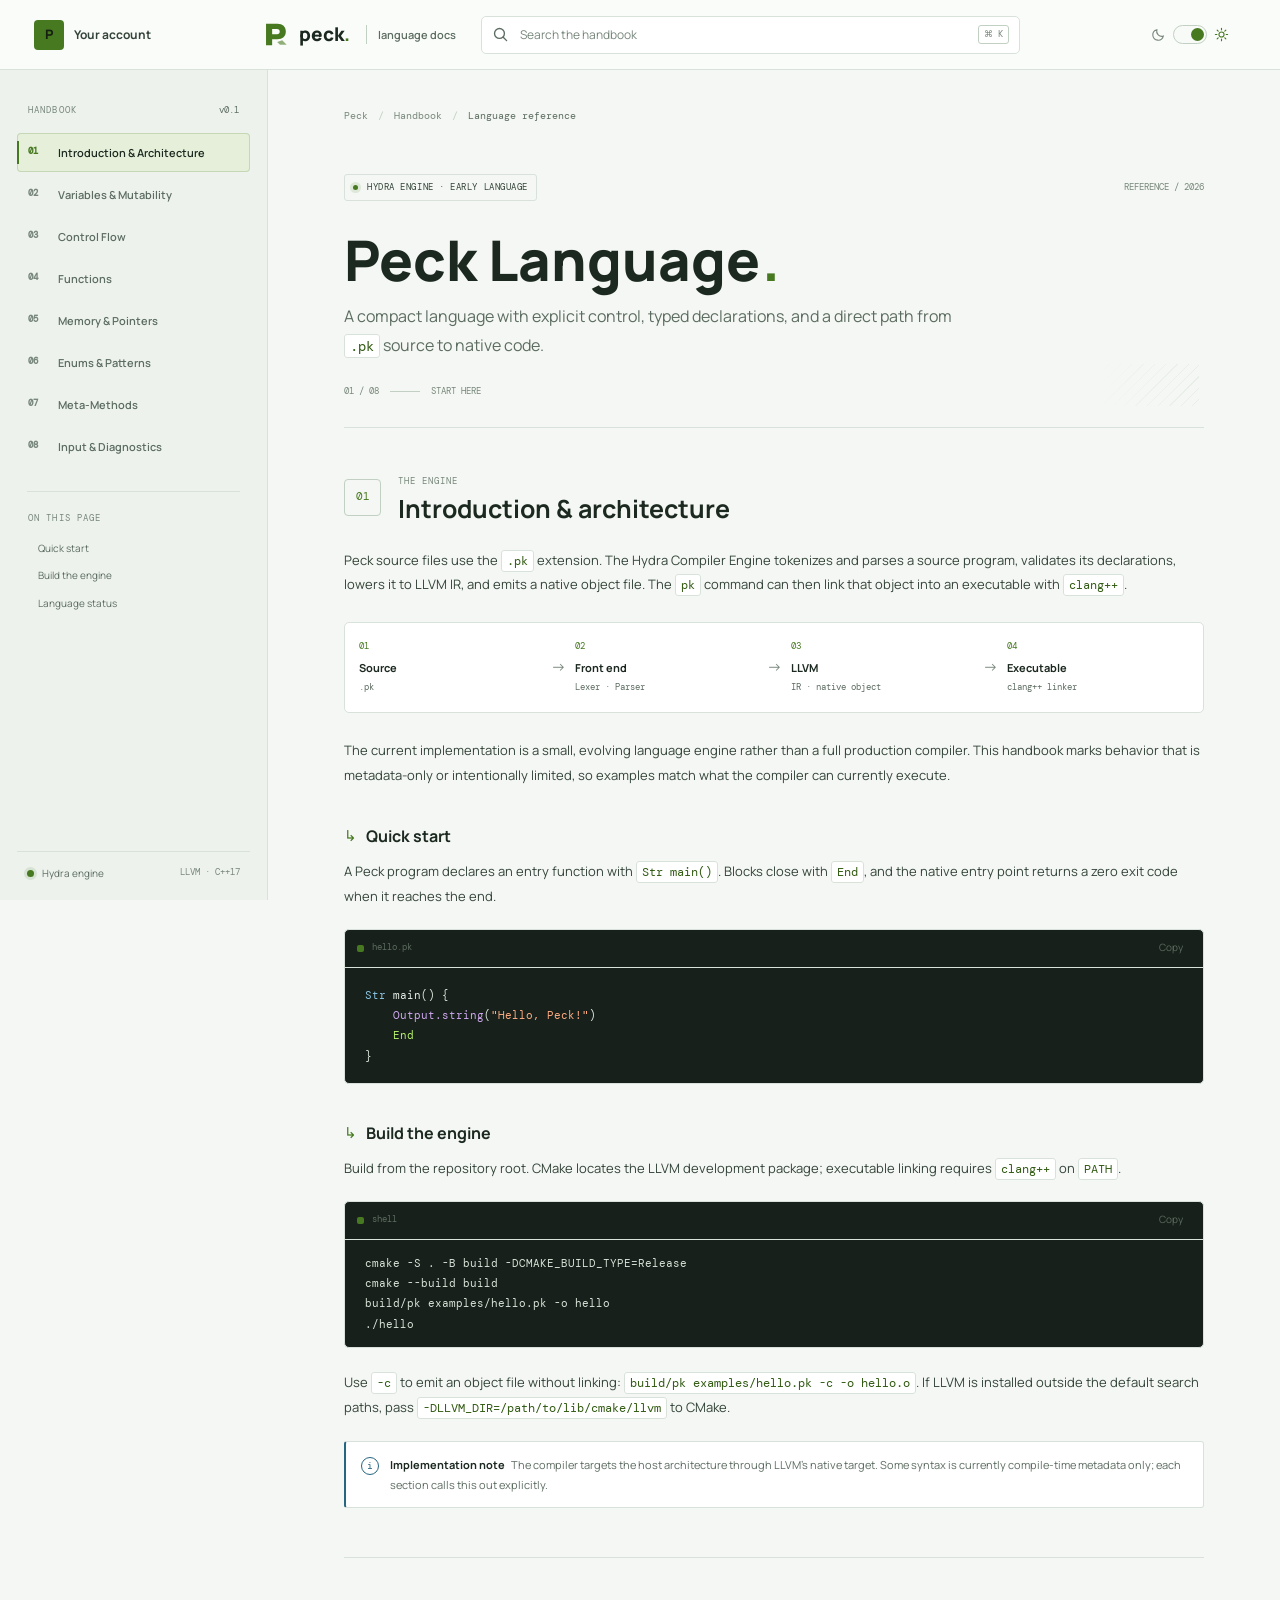
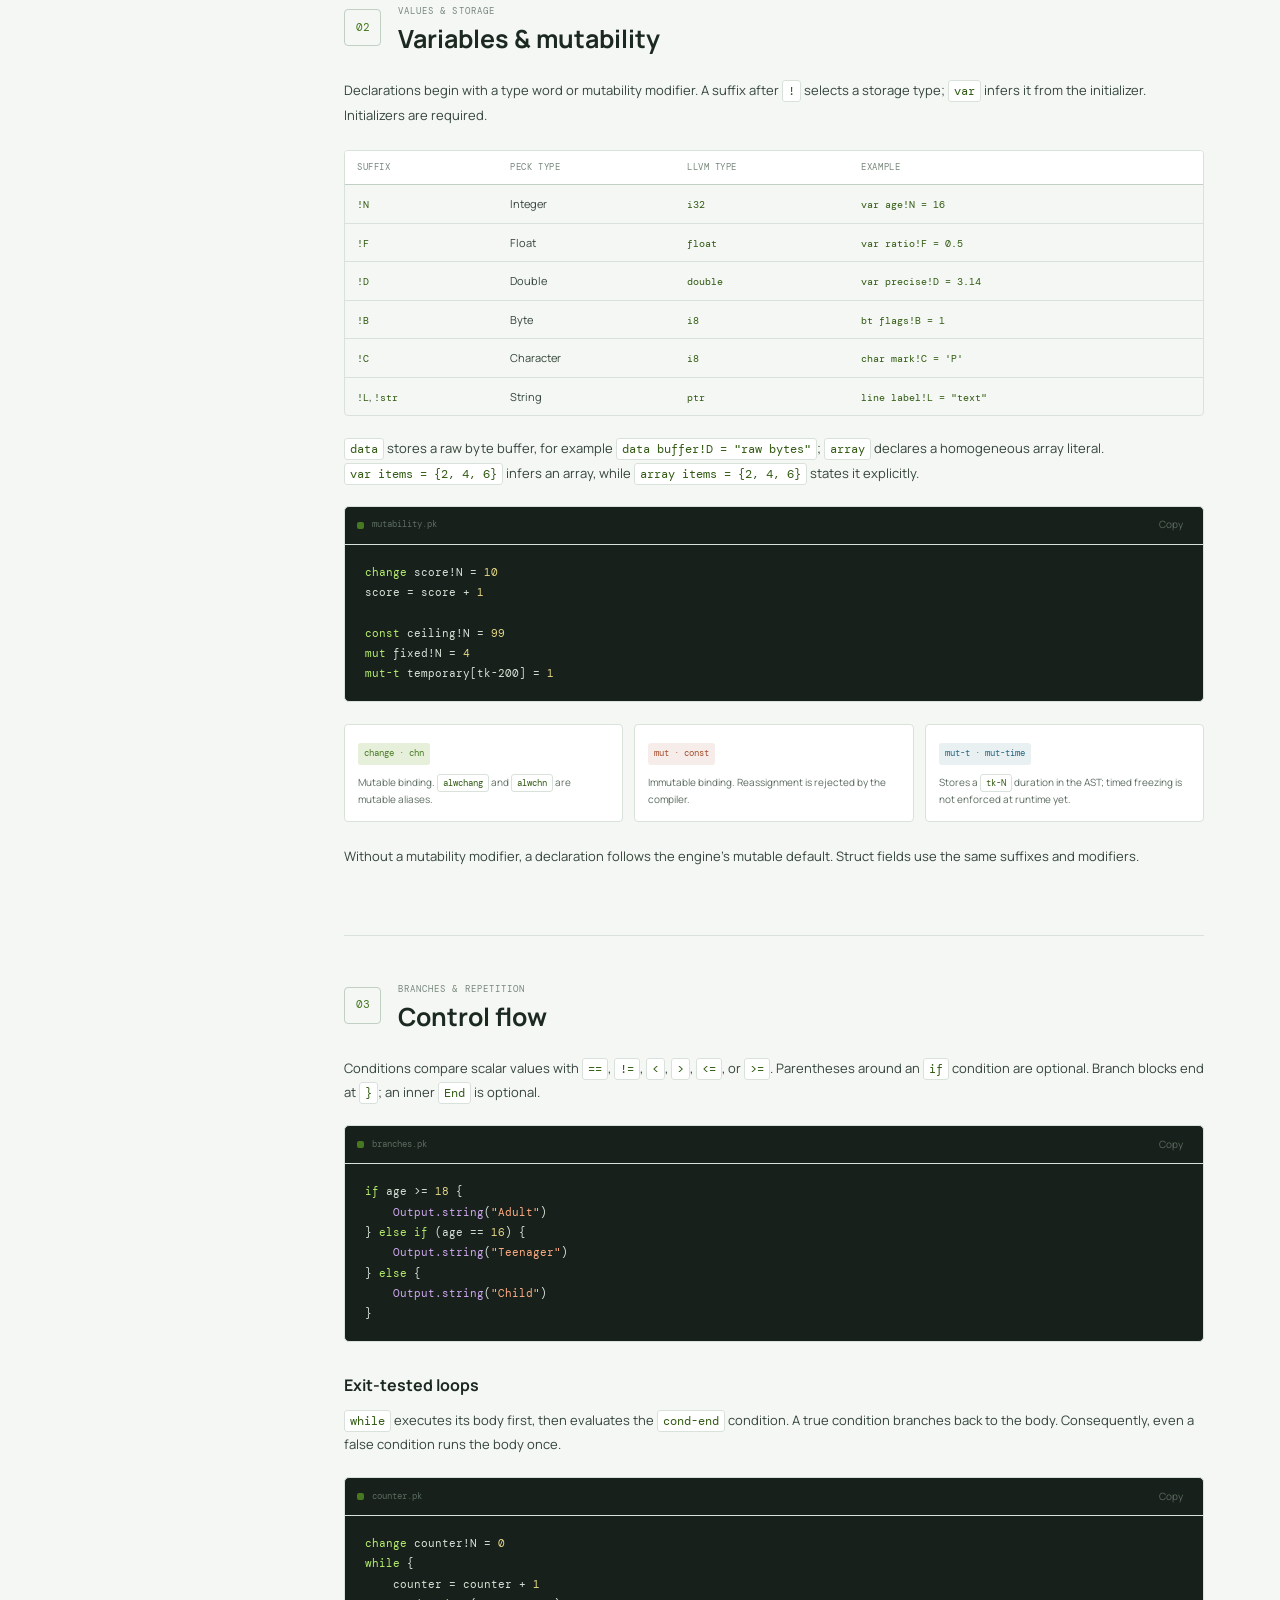
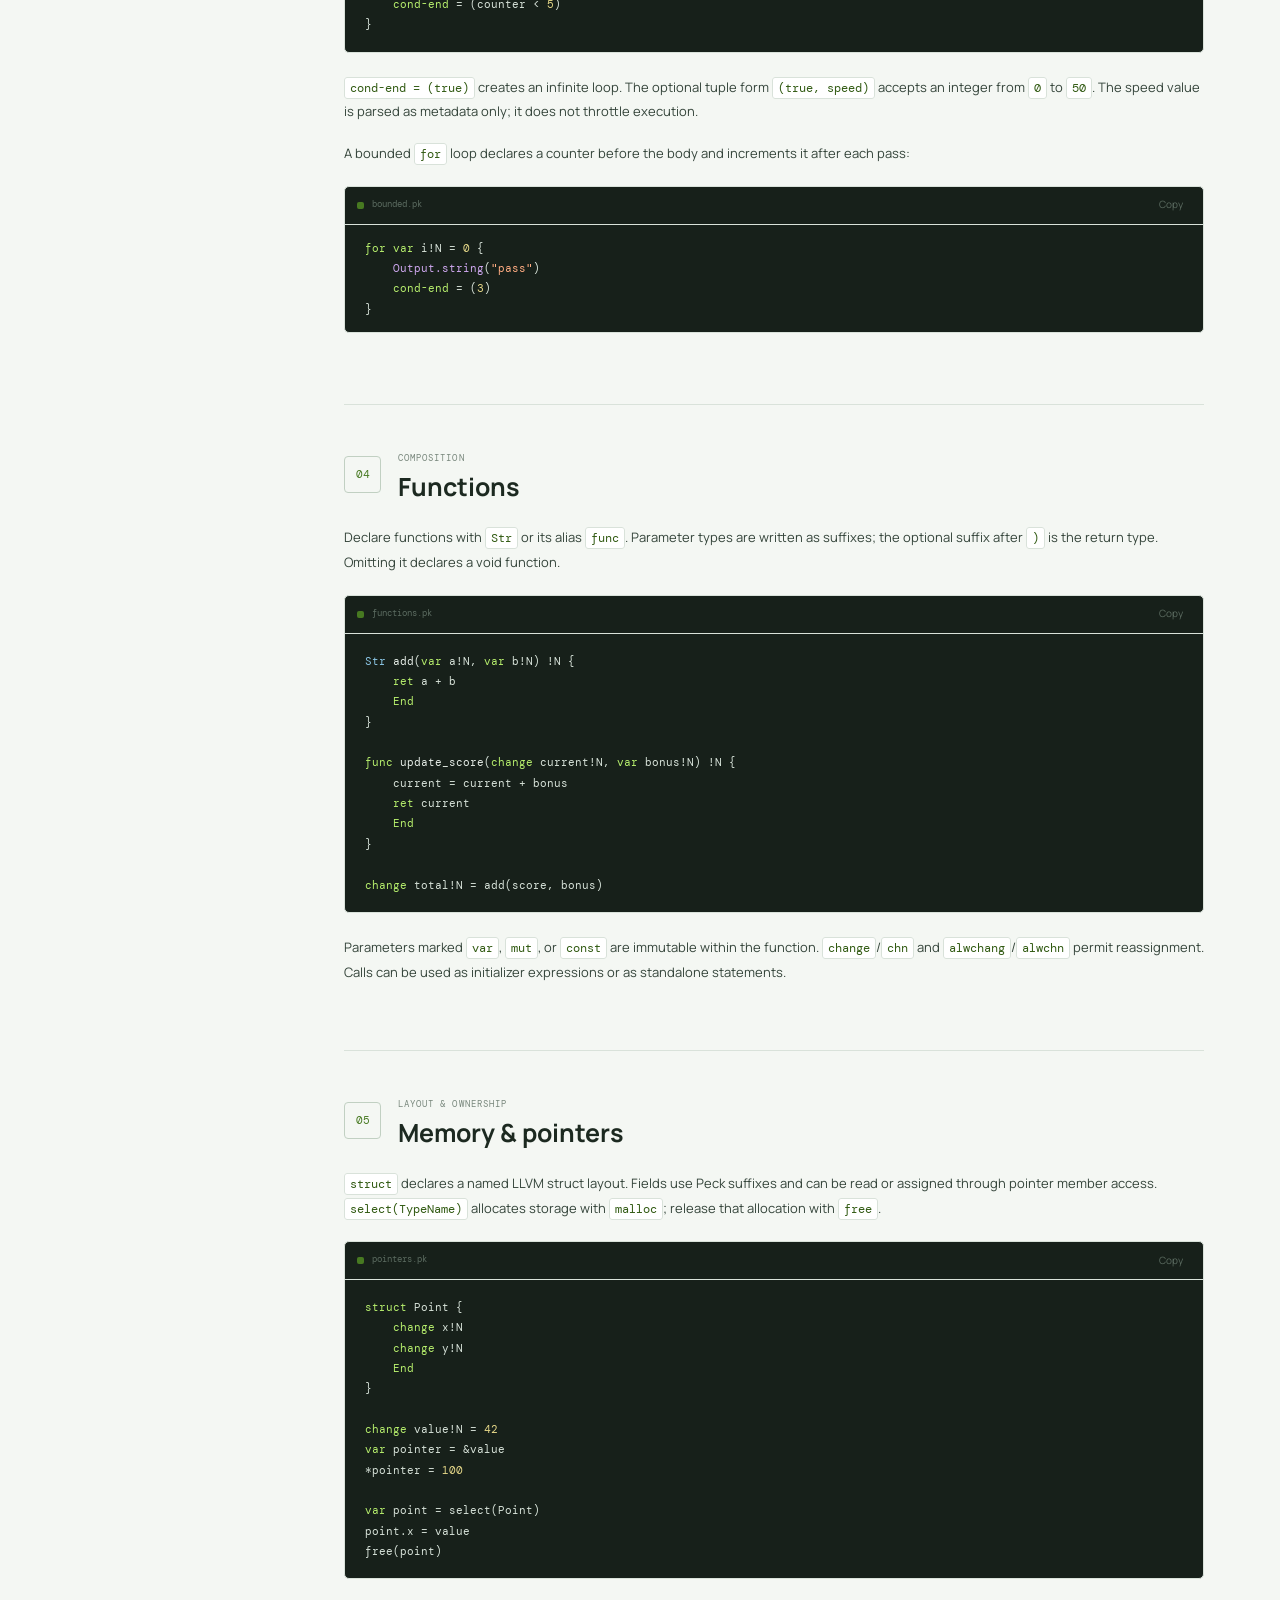
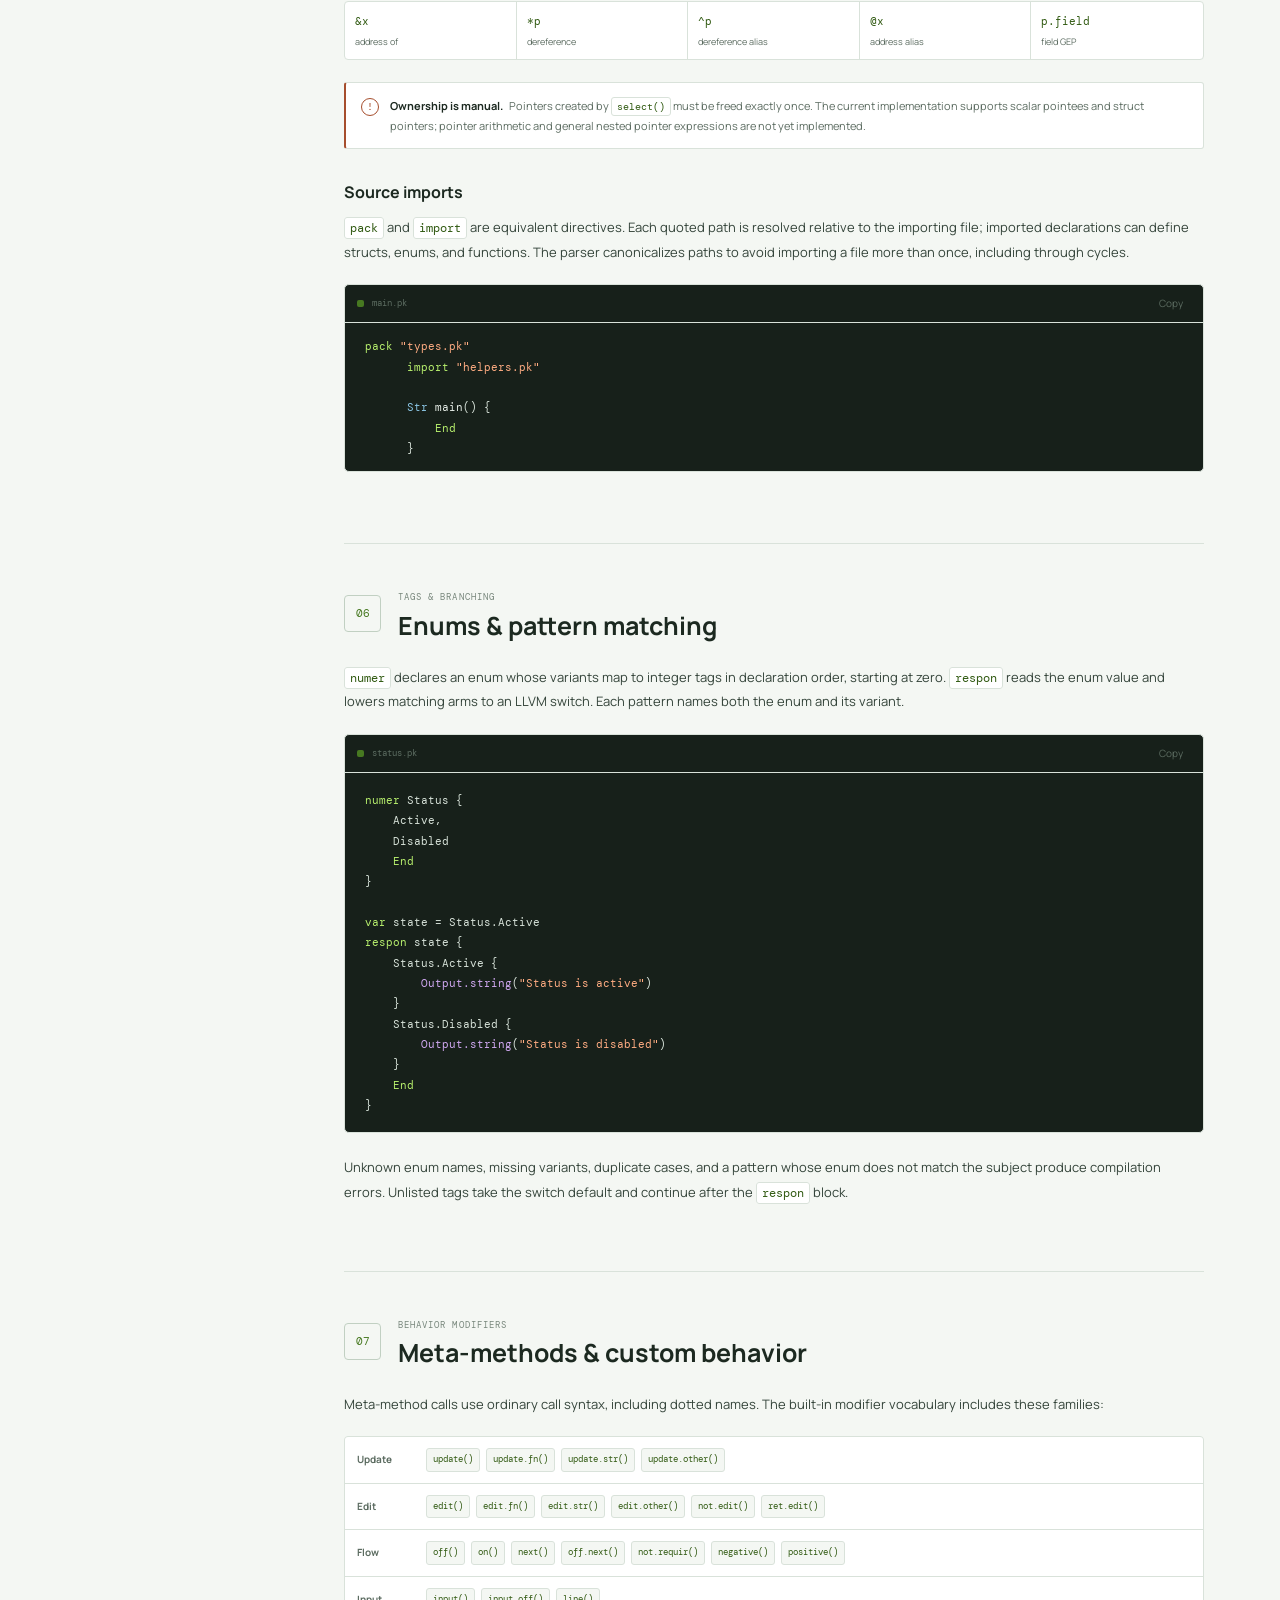
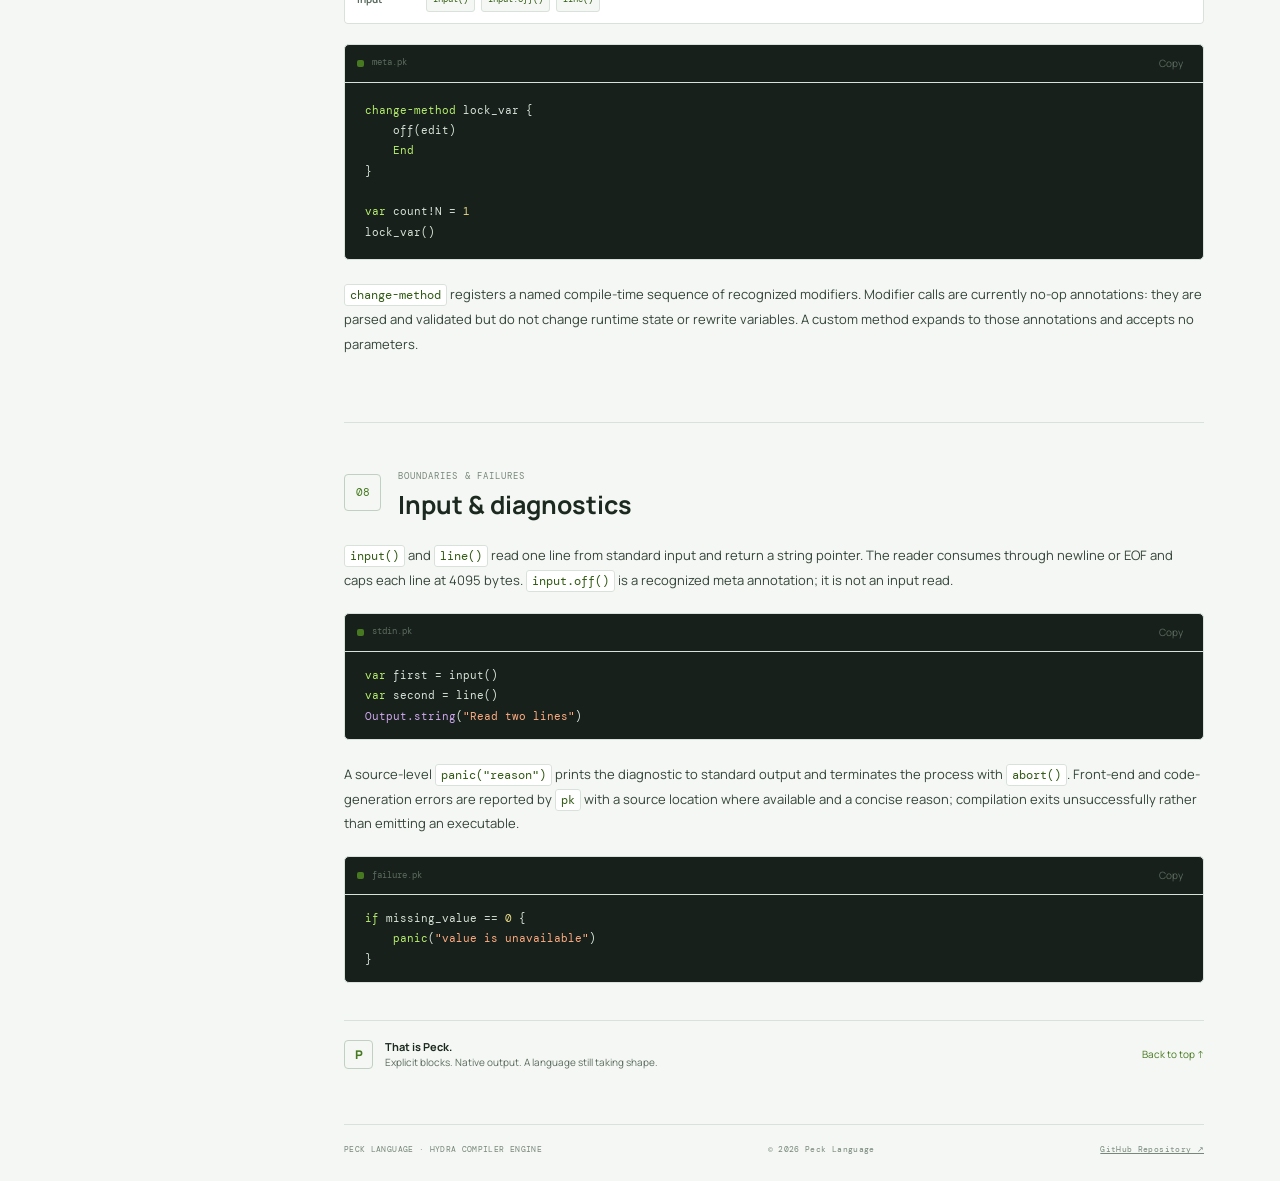
==== commit 2afe3d00: "Rename index (1).html to index.html" ====
--- a/index.html
+++ b/index.html
@@ -38,6 +38,9 @@
         <span class="toggle-track"><span class="toggle-knob"></span></span>
         <svg class="theme-icon theme-sun" viewBox="0 0 20 20" aria-hidden="true"><circle cx="10" cy="10" r="3.4"/><path d="M10 1.8v2M10 16.2v2M18.2 10h-2M3.8 10h-2m14-5.8-1.4 1.4m-8.8 8.8-1.4 1.4m11.6 0-1.4-1.4m-8.8-8.8L4.2 4.2"/></svg>
       </button>
+      <a class="github-link" href="https://github.com/supersergey014-beep/Peck" target="_blank" rel="noopener noreferrer" aria-label="Open Peck GitHub repository" title="GitHub repository">
+        <svg viewBox="0 0 24 24" aria-hidden="true"><path fill="currentColor" d="M12 .9a11.1 11.1 0 0 0-3.51 21.63c.55.1.76-.24.76-.54v-2.08c-3.1.68-3.76-1.32-3.76-1.32-.5-1.29-1.24-1.63-1.24-1.63-1.02-.7.08-.69.08-.69 1.13.08 1.73 1.16 1.73 1.16 1 1.72 2.62 1.22 3.26.94.1-.73.4-1.23.71-1.51-2.48-.28-5.09-1.24-5.09-5.53 0-1.22.44-2.22 1.16-3-.12-.29-.5-1.43.11-2.98 0 0 .95-.3 3.05 1.15a10.64 10.64 0 0 1 5.55 0c2.1-1.45 3.04-1.15 3.04-1.15.61 1.55.23 2.69.12 2.98.72.78 1.15 1.78 1.15 3 0 4.3-2.61 5.24-5.1 5.52.4.35.76 1.03.76 2.08v3.06c0 .3.2.65.77.54A11.1 11.1 0 0 0 12 .9Z"/></svg>
+      </a>
       <button class="menu-toggle" id="menu-toggle" type="button" aria-label="Open documentation menu" aria-expanded="false" aria-controls="sidebar"><span></span><span></span></button>
     </div>
   </header>
@@ -229,7 +232,7 @@
 }</code></pre></div>
         <div class="end-note"><span class="end-note-mark">P</span><div><strong>That is Peck.</strong><span>Explicit blocks. Native output. A language still taking shape.</span></div><a href="#top">Back to top ↑</a></div>
       </section>
-      <footer class="site-footer"><span>PECK LANGUAGE · HYDRA COMPILER ENGINE</span><span>Documentation for the current implementation</span></footer>
+      <footer class="site-footer"><span>PECK LANGUAGE · HYDRA COMPILER ENGINE</span><span>© 2026 Peck Language</span><a href="https://github.com/supersergey014-beep/Peck" target="_blank" rel="noopener noreferrer">GitHub Repository ↗</a></footer>
     </div>
   </main>
 
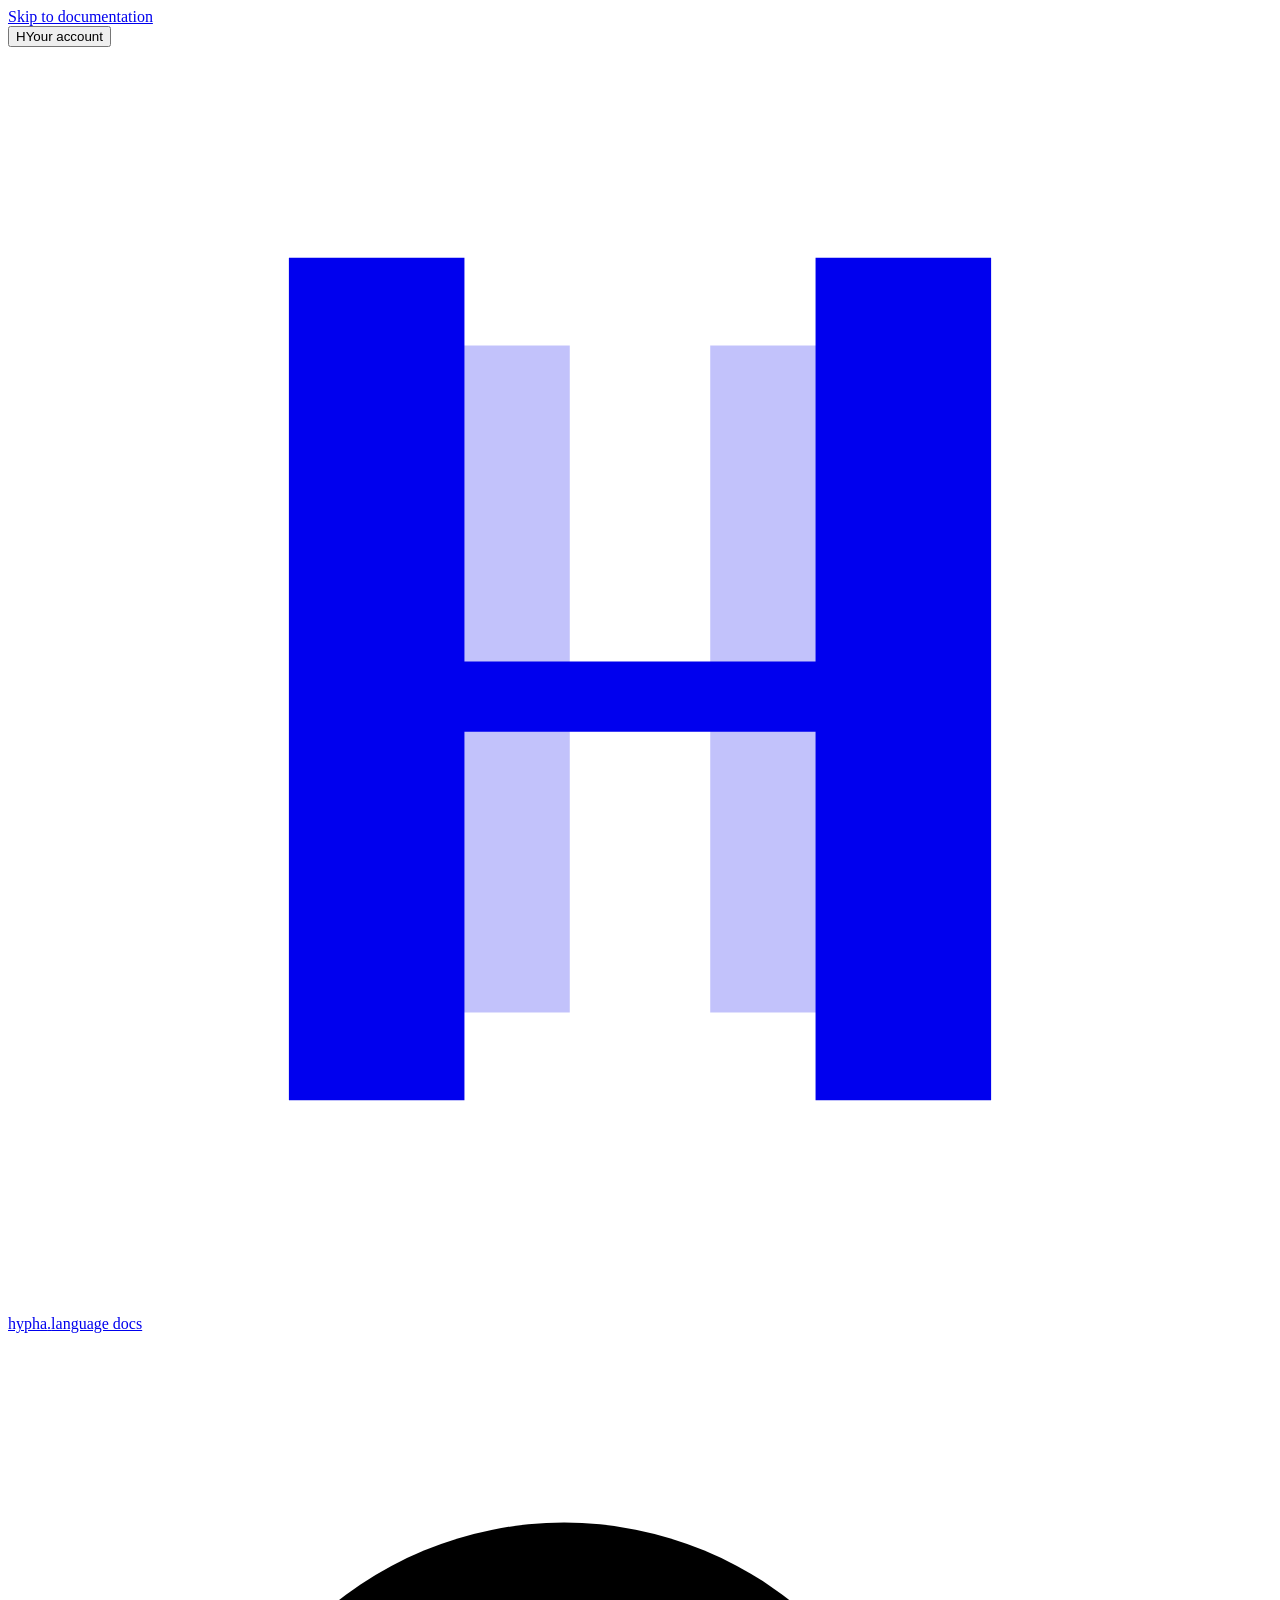
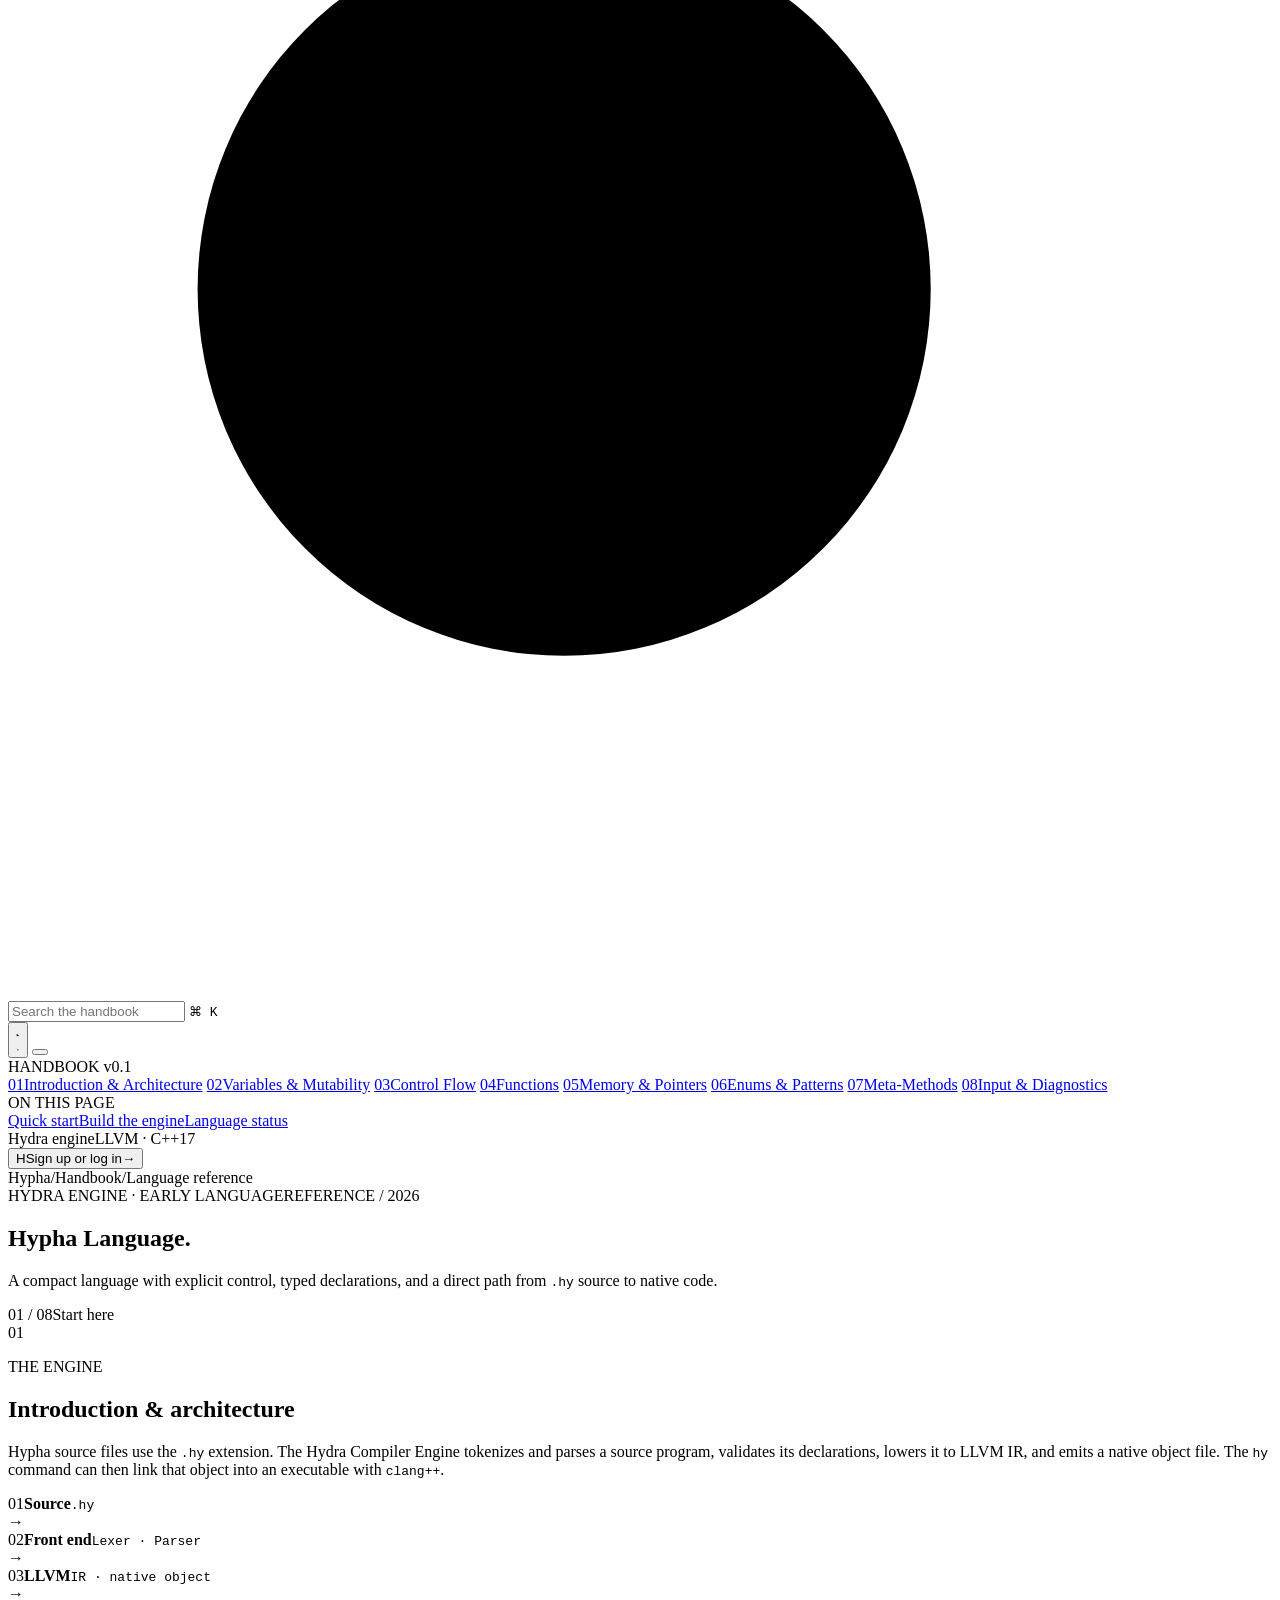
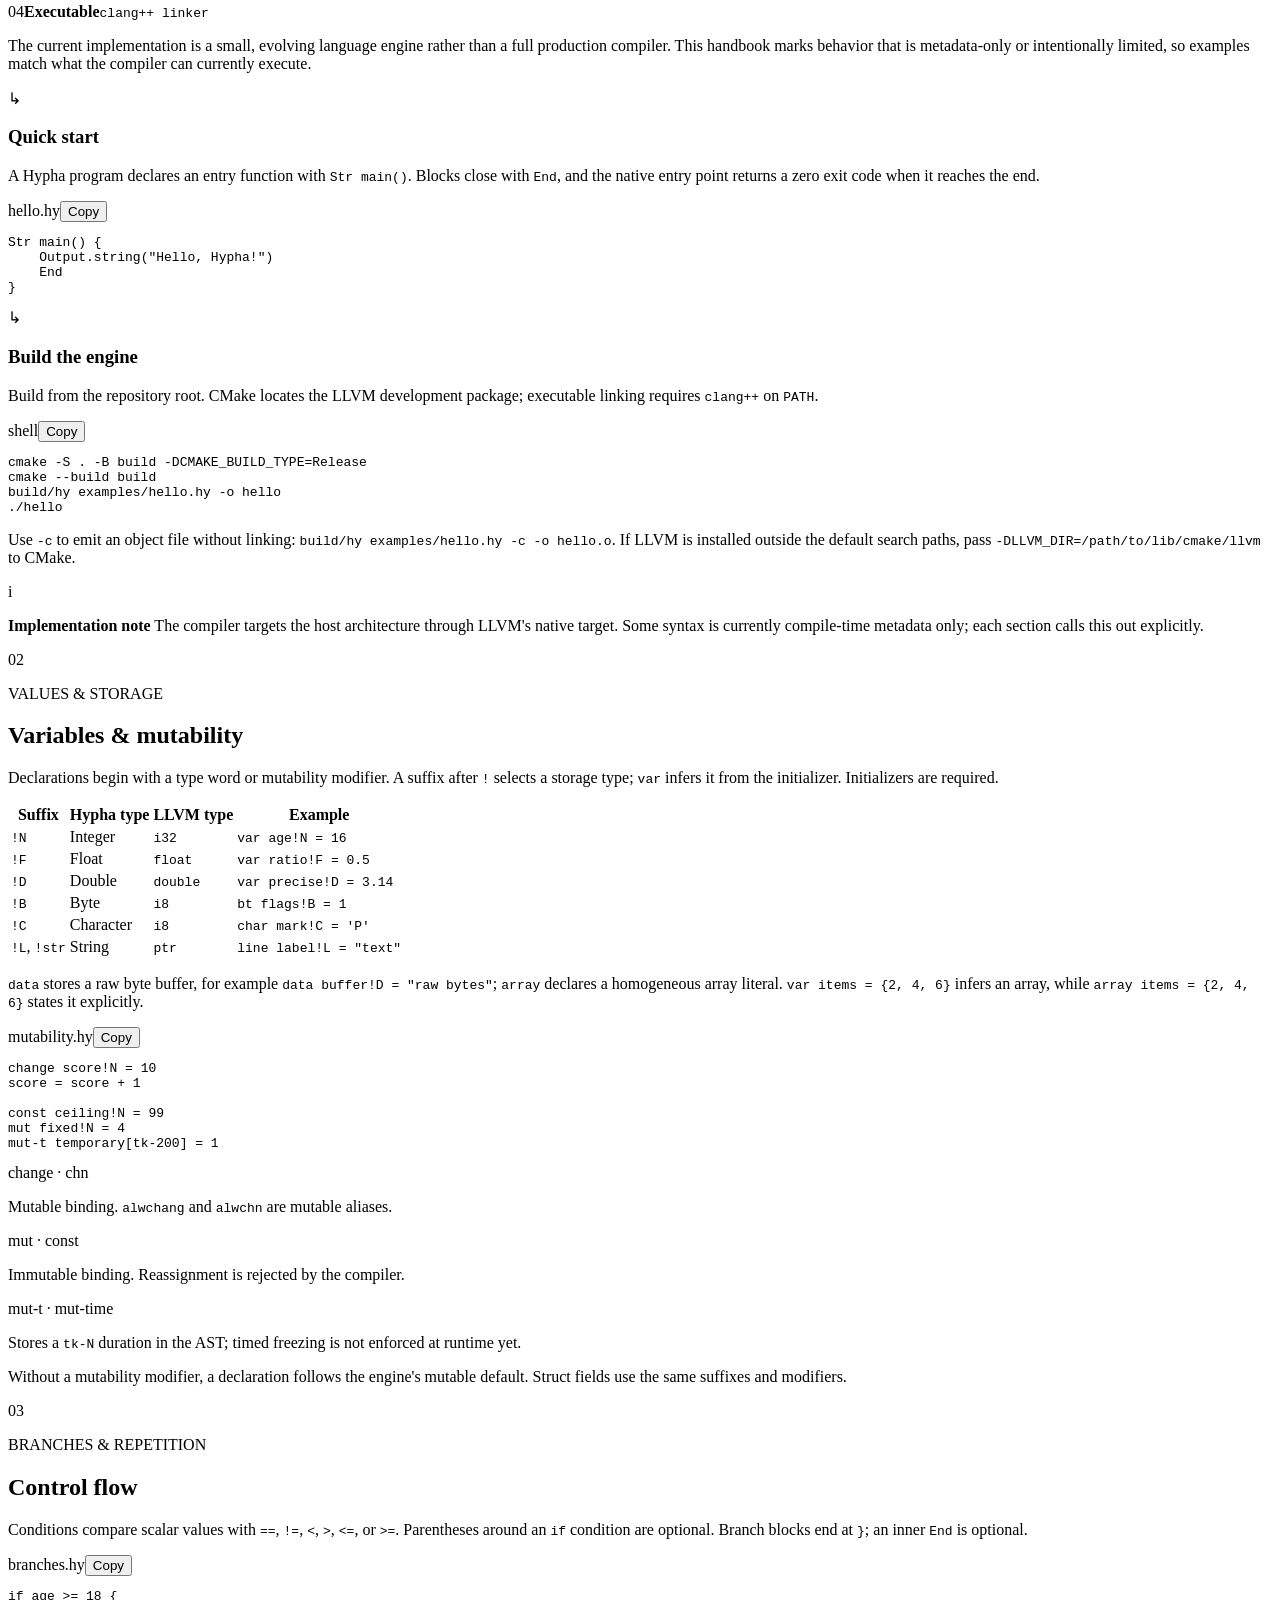
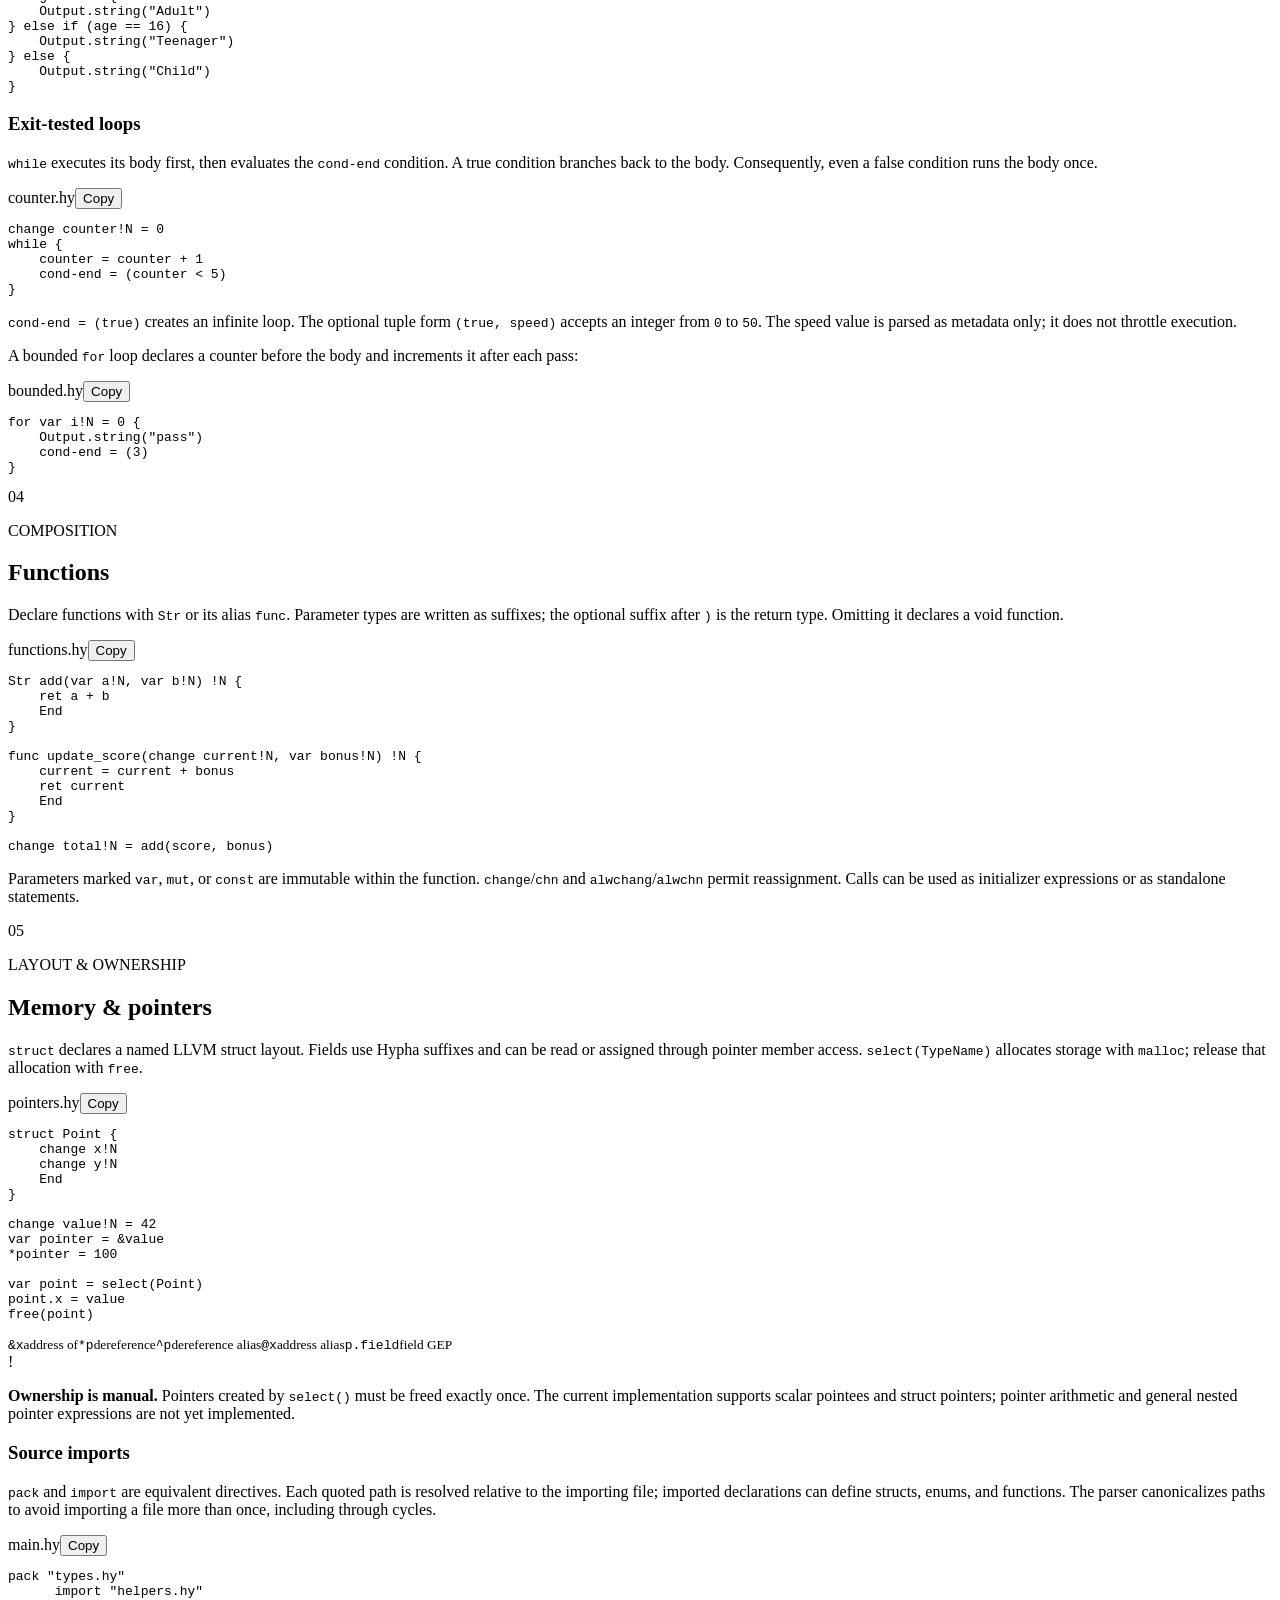
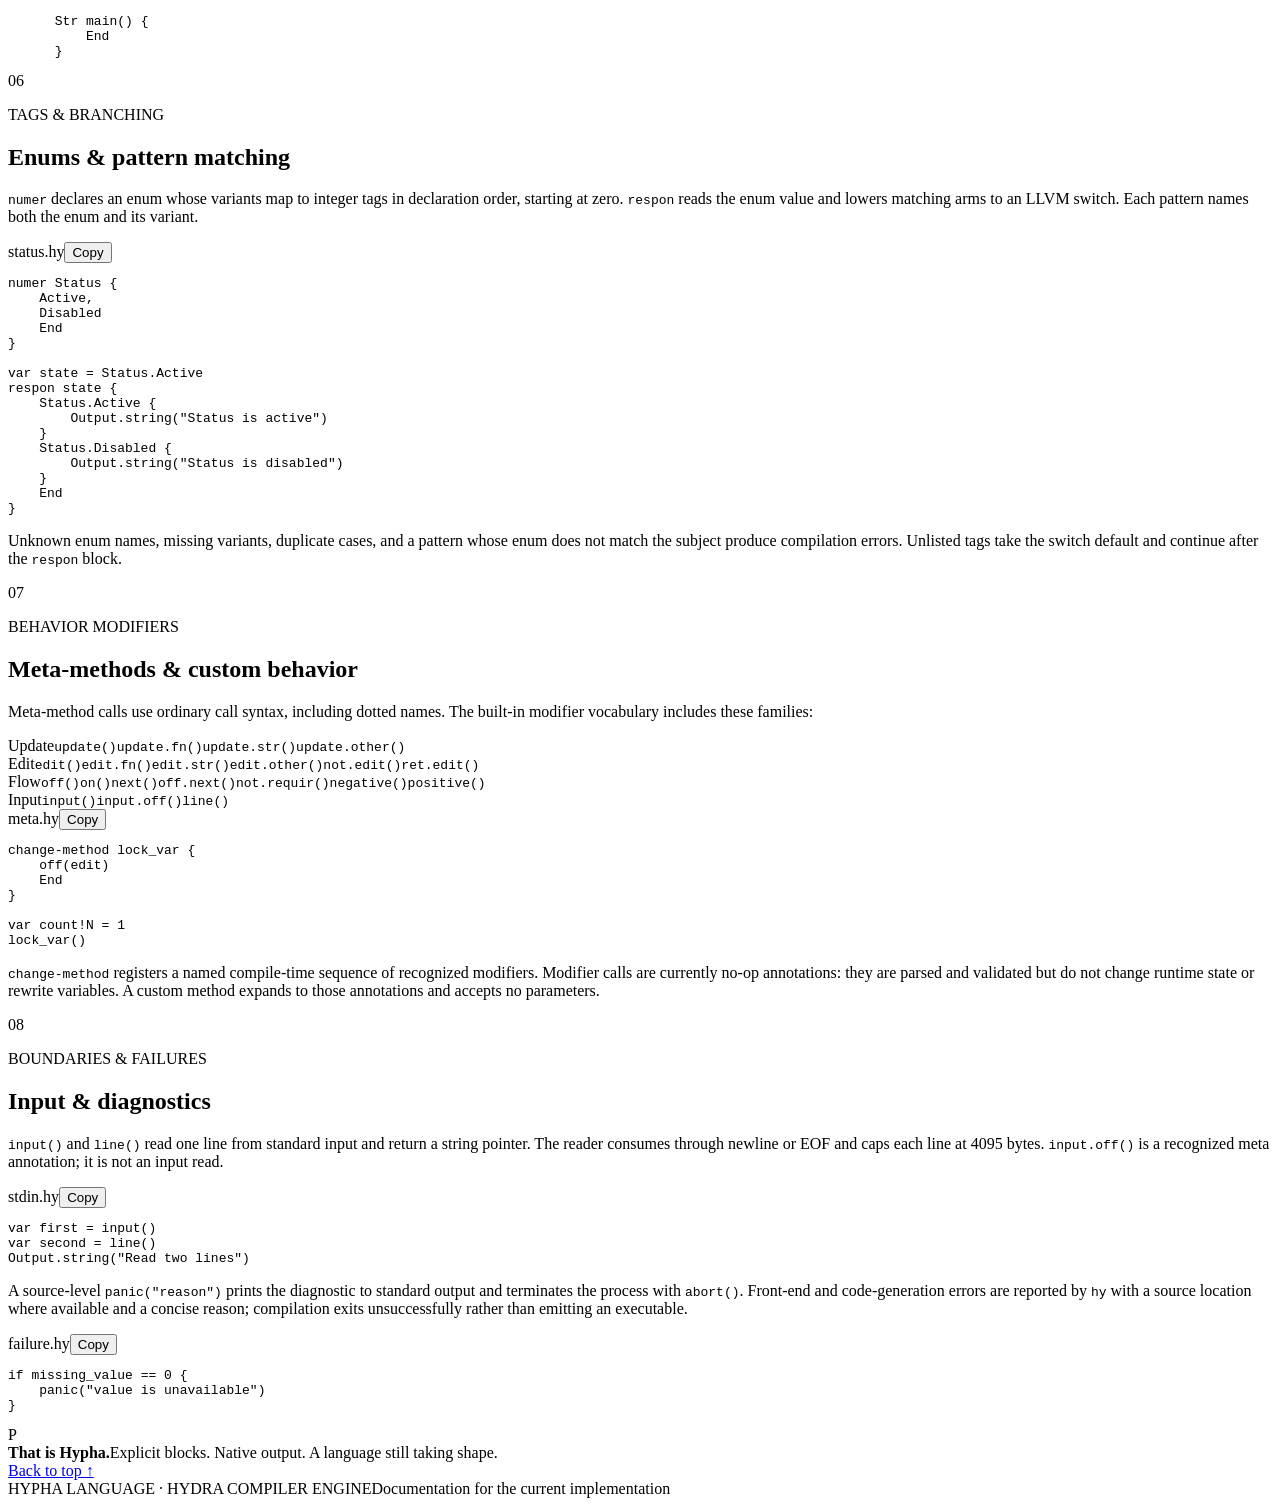
==== commit f6c56664: "Rename index (3).html to index.html" ====
--- a/index.html
+++ b/index.html
@@ -3,9 +3,9 @@
 <head>
   <meta charset="utf-8">
   <meta name="viewport" content="width=device-width, initial-scale=1">
-  <meta name="description" content="The Peck language handbook: compiler architecture, syntax, control flow, memory, and runtime reference.">
+  <meta name="description" content="The Hypha language handbook: compiler architecture, syntax, control flow, memory, and runtime reference.">
   <meta name="theme-color" content="#111513">
-  <title>Peck Language — Documentation</title>
+  <title>Hypha Language — Documentation</title>
   <link rel="preconnect" href="https://fonts.googleapis.com">
   <link rel="preconnect" href="https://fonts.gstatic.com" crossorigin>
   <link href="https://fonts.googleapis.com/css2?family=DM+Mono:wght@400;500&family=Manrope:wght@400;500;600;700;800&display=swap" rel="stylesheet">
@@ -17,13 +17,13 @@
   <header class="topbar">
     <div class="topbar-start">
       <button class="account-trigger" id="account-open" type="button" aria-haspopup="dialog" aria-controls="account-dialog">
-        <span class="avatar" aria-hidden="true">P</span><span class="account-label">Your account</span>
+        <span class="avatar" aria-hidden="true">H</span><span class="account-label">Your account</span>
       </button>
     </div>
     <div class="topbar-center">
-      <a class="brand" href="#top" aria-label="Peck documentation home">
-        <span class="brand-mark" aria-hidden="true"><svg viewBox="0 0 36 36"><path d="M7 5.5h13.2c6.1 0 9.8 3.4 9.8 8.9s-3.8 9-9.8 9h-6.1v7.1H7V5.5Zm7.1 6v6.1h5.7c2 0 3.1-1 3.1-3.1 0-2-1.1-3-3.1-3h-5.7Z" fill="currentColor"/><path d="m25.8 24.8 5.2 5.2h-7.8l-3.3-3.3 5.9-1.9Z" fill="currentColor" opacity=".58"/></svg></span>
-        <span class="brand-name">peck<span class="brand-dot">.</span></span><span class="brand-divider"></span><span class="brand-docs">language docs</span>
+      <a class="brand" href="#top" aria-label="Hypha documentation home">
+        <span class="brand-mark" aria-hidden="true"><svg viewBox="0 0 36 36" role="img" aria-label="Hypha logo"><path d="M8 6h5v11.5h10V6h5v24h-5v-10.5H13V30H8V6Z" fill="currentColor"/><path d="M11 8.5h5v19h-5zm9 0h5v19h-5z" fill="currentColor" opacity=".24"/></svg></span>
+        <span class="brand-name">hypha<span class="brand-dot">.</span></span><span class="brand-divider"></span><span class="brand-docs">language docs</span>
       </a>
       <div class="search-wrap" id="search-wrap">
         <svg class="search-icon" viewBox="0 0 20 20" aria-hidden="true"><circle cx="8.8" cy="8.8" r="5.8"/><path d="m13.2 13.2 4 4"/></svg>
@@ -38,9 +38,6 @@
         <span class="toggle-track"><span class="toggle-knob"></span></span>
         <svg class="theme-icon theme-sun" viewBox="0 0 20 20" aria-hidden="true"><circle cx="10" cy="10" r="3.4"/><path d="M10 1.8v2M10 16.2v2M18.2 10h-2M3.8 10h-2m14-5.8-1.4 1.4m-8.8 8.8-1.4 1.4m11.6 0-1.4-1.4m-8.8-8.8L4.2 4.2"/></svg>
       </button>
-      <a class="github-link" href="https://github.com/supersergey014-beep/Peck" target="_blank" rel="noopener noreferrer" aria-label="Open Peck GitHub repository" title="GitHub repository">
-        <svg viewBox="0 0 24 24" aria-hidden="true"><path fill="currentColor" d="M12 .9a11.1 11.1 0 0 0-3.51 21.63c.55.1.76-.24.76-.54v-2.08c-3.1.68-3.76-1.32-3.76-1.32-.5-1.29-1.24-1.63-1.24-1.63-1.02-.7.08-.69.08-.69 1.13.08 1.73 1.16 1.73 1.16 1 1.72 2.62 1.22 3.26.94.1-.73.4-1.23.71-1.51-2.48-.28-5.09-1.24-5.09-5.53 0-1.22.44-2.22 1.16-3-.12-.29-.5-1.43.11-2.98 0 0 .95-.3 3.05 1.15a10.64 10.64 0 0 1 5.55 0c2.1-1.45 3.04-1.15 3.04-1.15.61 1.55.23 2.69.12 2.98.72.78 1.15 1.78 1.15 3 0 4.3-2.61 5.24-5.1 5.52.4.35.76 1.03.76 2.08v3.06c0 .3.2.65.77.54A11.1 11.1 0 0 0 12 .9Z"/></svg>
-      </a>
       <button class="menu-toggle" id="menu-toggle" type="button" aria-label="Open documentation menu" aria-expanded="false" aria-controls="sidebar"><span></span><span></span></button>
     </div>
   </header>
@@ -63,36 +60,36 @@
       <div class="sidebar-caption">ON THIS PAGE</div>
       <div class="page-links"><a href="#quick-start">Quick start</a><a href="#build-engine">Build the engine</a><a href="#language-status">Language status</a></div>
       <div class="sidebar-bottom"><span class="status-indicator"></span><span>Hydra engine</span><span class="status-value">LLVM · C++17</span></div>
-      <button class="sidebar-account" id="account-open-mobile" type="button"><span class="avatar" aria-hidden="true">P</span><span>Sign up or log in</span><span aria-hidden="true">→</span></button>
+      <button class="sidebar-account" id="account-open-mobile" type="button"><span class="avatar" aria-hidden="true">H</span><span>Sign up or log in</span><span aria-hidden="true">→</span></button>
     </div>
   </aside>
 
   <main class="main-content" id="main-content">
     <div class="article-wrap" id="top">
-      <div class="breadcrumbs"><span>Peck</span><span class="crumb-slash">/</span><span>Handbook</span><span class="crumb-slash">/</span><span class="crumb-current">Language reference</span></div>
+      <div class="breadcrumbs"><span>Hypha</span><span class="crumb-slash">/</span><span>Handbook</span><span class="crumb-slash">/</span><span class="crumb-current">Language reference</span></div>
       <section class="hero" id="introduction" data-searchable>
         <div class="hero-topline"><span class="release-chip"><span class="release-dot"></span> HYDRA ENGINE · EARLY LANGUAGE</span><span class="hero-edition">REFERENCE / 2026</span></div>
-        <h1>Peck Language<span class="hero-period">.</span></h1>
-        <p class="hero-lede">A compact language with explicit control, typed declarations, and a direct path from <code>.pk</code> source to native code.</p>
+        <h1>Hypha Language<span class="hero-period">.</span></h1>
+        <p class="hero-lede">A compact language with explicit control, typed declarations, and a direct path from <code>.hy</code> source to native code.</p>
         <div class="hero-meta"><span>01 / 08</span><span class="hero-meta-line"></span><span>Start here</span></div>
       </section>
 
       <section class="doc-section intro-section" id="architecture" aria-labelledby="architecture-title" data-searchable>
         <div class="section-heading"><div class="section-index">01</div><div><p class="section-eyebrow">THE ENGINE</p><h2 id="architecture-title">Introduction &amp; architecture</h2></div></div>
-        <p>Peck source files use the <code>.pk</code> extension. The Hydra Compiler Engine tokenizes and parses a source program, validates its declarations, lowers it to LLVM IR, and emits a native object file. The <code>pk</code> command can then link that object into an executable with <code>clang++</code>.</p>
-        <div class="pipeline" aria-label="Compiler stages"><div class="pipeline-step"><span class="pipeline-number">01</span><strong>Source</strong><code>.pk</code></div><span class="pipeline-arrow">→</span><div class="pipeline-step"><span class="pipeline-number">02</span><strong>Front end</strong><code>Lexer · Parser</code></div><span class="pipeline-arrow">→</span><div class="pipeline-step"><span class="pipeline-number">03</span><strong>LLVM</strong><code>IR · native object</code></div><span class="pipeline-arrow">→</span><div class="pipeline-step"><span class="pipeline-number">04</span><strong>Executable</strong><code>clang++ linker</code></div></div>
+        <p>Hypha source files use the <code>.hy</code> extension. The Hydra Compiler Engine tokenizes and parses a source program, validates its declarations, lowers it to LLVM IR, and emits a native object file. The <code>hy</code> command can then link that object into an executable with <code>clang++</code>.</p>
+        <div class="pipeline" aria-label="Compiler stages"><div class="pipeline-step"><span class="pipeline-number">01</span><strong>Source</strong><code>.hy</code></div><span class="pipeline-arrow">→</span><div class="pipeline-step"><span class="pipeline-number">02</span><strong>Front end</strong><code>Lexer · Parser</code></div><span class="pipeline-arrow">→</span><div class="pipeline-step"><span class="pipeline-number">03</span><strong>LLVM</strong><code>IR · native object</code></div><span class="pipeline-arrow">→</span><div class="pipeline-step"><span class="pipeline-number">04</span><strong>Executable</strong><code>clang++ linker</code></div></div>
         <p>The current implementation is a small, evolving language engine rather than a full production compiler. This handbook marks behavior that is metadata-only or intentionally limited, so examples match what the compiler can currently execute.</p>
-        <div class="subsection" id="quick-start"><div class="subsection-title"><span class="subsection-mark">↳</span><h3>Quick start</h3></div><p>A Peck program declares an entry function with <code>Str main()</code>. Blocks close with <code>End</code>, and the native entry point returns a zero exit code when it reaches the end.</p>
-          <div class="code-window"><div class="code-title"><span><i class="file-dot"></i> hello.pk</span><button class="copy-button" type="button" aria-label="Copy code">Copy</button></div><pre><code><span class="tok-type">Str</span> <span class="tok-fn">main</span>() {
-    <span class="tok-call">Output.string</span>(<span class="tok-string">"Hello, Peck!"</span>)
+        <div class="subsection" id="quick-start"><div class="subsection-title"><span class="subsection-mark">↳</span><h3>Quick start</h3></div><p>A Hypha program declares an entry function with <code>Str main()</code>. Blocks close with <code>End</code>, and the native entry point returns a zero exit code when it reaches the end.</p>
+          <div class="code-window"><div class="code-title"><span><i class="file-dot"></i> hello.hy</span><button class="copy-button" type="button" aria-label="Copy code">Copy</button></div><pre><code><span class="tok-type">Str</span> <span class="tok-fn">main</span>() {
+    <span class="tok-call">Output.string</span>(<span class="tok-string">"Hello, Hypha!"</span>)
     <span class="tok-key">End</span>
 }</code></pre></div>
         </div>
         <div class="subsection" id="build-engine"><div class="subsection-title"><span class="subsection-mark">↳</span><h3>Build the engine</h3></div><p>Build from the repository root. CMake locates the LLVM development package; executable linking requires <code>clang++</code> on <code>PATH</code>.</p>
           <div class="code-window compact-code"><div class="code-title"><span><i class="file-dot"></i> shell</span><button class="copy-button" type="button" aria-label="Copy code">Copy</button></div><pre><code>cmake -S . -B build -DCMAKE_BUILD_TYPE=Release
 cmake --build build
-build/pk examples/hello.pk -o hello
-./hello</code></pre></div><p>Use <code>-c</code> to emit an object file without linking: <code>build/pk examples/hello.pk -c -o hello.o</code>. If LLVM is installed outside the default search paths, pass <code>-DLLVM_DIR=/path/to/lib/cmake/llvm</code> to CMake.</p>
+build/hy examples/hello.hy -o hello
+./hello</code></pre></div><p>Use <code>-c</code> to emit an object file without linking: <code>build/hy examples/hello.hy -c -o hello.o</code>. If LLVM is installed outside the default search paths, pass <code>-DLLVM_DIR=/path/to/lib/cmake/llvm</code> to CMake.</p>
         </div>
         <div class="callout callout-note" id="language-status"><span class="callout-icon">i</span><p><strong>Implementation note</strong> The compiler targets the host architecture through LLVM's native target. Some syntax is currently compile-time metadata only; each section calls this out explicitly.</p></div>
       </section>
@@ -100,11 +97,11 @@
       <section class="doc-section" id="variables" data-searchable>
         <div class="section-heading"><div class="section-index">02</div><div><p class="section-eyebrow">VALUES &amp; STORAGE</p><h2>Variables &amp; mutability</h2></div></div>
         <p>Declarations begin with a type word or mutability modifier. A suffix after <code>!</code> selects a storage type; <code>var</code> infers it from the initializer. Initializers are required.</p>
-        <div class="type-table-wrap"><table class="type-table"><thead><tr><th>Suffix</th><th>Peck type</th><th>LLVM type</th><th>Example</th></tr></thead><tbody>
+        <div class="type-table-wrap"><table class="type-table"><thead><tr><th>Suffix</th><th>Hypha type</th><th>LLVM type</th><th>Example</th></tr></thead><tbody>
           <tr><td><code>!N</code></td><td>Integer</td><td><code>i32</code></td><td><code>var age!N = 16</code></td></tr><tr><td><code>!F</code></td><td>Float</td><td><code>float</code></td><td><code>var ratio!F = 0.5</code></td></tr><tr><td><code>!D</code></td><td>Double</td><td><code>double</code></td><td><code>var precise!D = 3.14</code></td></tr><tr><td><code>!B</code></td><td>Byte</td><td><code>i8</code></td><td><code>bt flags!B = 1</code></td></tr><tr><td><code>!C</code></td><td>Character</td><td><code>i8</code></td><td><code>char mark!C = 'P'</code></td></tr><tr><td><code>!L</code>, <code>!str</code></td><td>String</td><td><code>ptr</code></td><td><code>line label!L = "text"</code></td></tr>
         </tbody></table></div>
         <p><code>data</code> stores a raw byte buffer, for example <code>data buffer!D = "raw bytes"</code>; <code>array</code> declares a homogeneous array literal. <code>var items = {2, 4, 6}</code> infers an array, while <code>array items = {2, 4, 6}</code> states it explicitly.</p>
-        <div class="code-window"><div class="code-title"><span><i class="file-dot"></i> mutability.pk</span><button class="copy-button" type="button" aria-label="Copy code">Copy</button></div><pre><code><span class="tok-key">change</span> score!N = <span class="tok-number">10</span>
+        <div class="code-window"><div class="code-title"><span><i class="file-dot"></i> mutability.hy</span><button class="copy-button" type="button" aria-label="Copy code">Copy</button></div><pre><code><span class="tok-key">change</span> score!N = <span class="tok-number">10</span>
 score = score + <span class="tok-number">1</span>
 
 <span class="tok-key">const</span> ceiling!N = <span class="tok-number">99</span>
@@ -117,7 +114,7 @@
       <section class="doc-section" id="control-flow" data-searchable>
         <div class="section-heading"><div class="section-index">03</div><div><p class="section-eyebrow">BRANCHES &amp; REPETITION</p><h2>Control flow</h2></div></div>
         <p>Conditions compare scalar values with <code>==</code>, <code>!=</code>, <code>&lt;</code>, <code>&gt;</code>, <code>&lt;=</code>, or <code>&gt;=</code>. Parentheses around an <code>if</code> condition are optional. Branch blocks end at <code>}</code>; an inner <code>End</code> is optional.</p>
-        <div class="code-window"><div class="code-title"><span><i class="file-dot"></i> branches.pk</span><button class="copy-button" type="button" aria-label="Copy code">Copy</button></div><pre><code><span class="tok-key">if</span> age &gt;= <span class="tok-number">18</span> {
+        <div class="code-window"><div class="code-title"><span><i class="file-dot"></i> branches.hy</span><button class="copy-button" type="button" aria-label="Copy code">Copy</button></div><pre><code><span class="tok-key">if</span> age &gt;= <span class="tok-number">18</span> {
     <span class="tok-call">Output.string</span>(<span class="tok-string">"Adult"</span>)
 } <span class="tok-key">else if</span> (age == <span class="tok-number">16</span>) {
     <span class="tok-call">Output.string</span>(<span class="tok-string">"Teenager"</span>)
@@ -125,14 +122,14 @@
     <span class="tok-call">Output.string</span>(<span class="tok-string">"Child"</span>)
 }</code></pre></div>
         <h3 class="inline-heading">Exit-tested loops</h3><p><code>while</code> executes its body first, then evaluates the <code>cond-end</code> condition. A true condition branches back to the body. Consequently, even a false condition runs the body once.</p>
-        <div class="code-window"><div class="code-title"><span><i class="file-dot"></i> counter.pk</span><button class="copy-button" type="button" aria-label="Copy code">Copy</button></div><pre><code><span class="tok-key">change</span> counter!N = <span class="tok-number">0</span>
+        <div class="code-window"><div class="code-title"><span><i class="file-dot"></i> counter.hy</span><button class="copy-button" type="button" aria-label="Copy code">Copy</button></div><pre><code><span class="tok-key">change</span> counter!N = <span class="tok-number">0</span>
 <span class="tok-key">while</span> {
     counter = counter + <span class="tok-number">1</span>
     <span class="tok-key">cond-end</span> = (counter &lt; <span class="tok-number">5</span>)
 }</code></pre></div>
         <p><code>cond-end = (true)</code> creates an infinite loop. The optional tuple form <code>(true, speed)</code> accepts an integer from <code>0</code> to <code>50</code>. The speed value is parsed as metadata only; it does not throttle execution.</p>
         <p>A bounded <code>for</code> loop declares a counter before the body and increments it after each pass:</p>
-        <div class="code-window compact-code"><div class="code-title"><span><i class="file-dot"></i> bounded.pk</span><button class="copy-button" type="button" aria-label="Copy code">Copy</button></div><pre><code><span class="tok-key">for</span> <span class="tok-key">var</span> i!N = <span class="tok-number">0</span> {
+        <div class="code-window compact-code"><div class="code-title"><span><i class="file-dot"></i> bounded.hy</span><button class="copy-button" type="button" aria-label="Copy code">Copy</button></div><pre><code><span class="tok-key">for</span> <span class="tok-key">var</span> i!N = <span class="tok-number">0</span> {
     <span class="tok-call">Output.string</span>(<span class="tok-string">"pass"</span>)
     <span class="tok-key">cond-end</span> = (<span class="tok-number">3</span>)
 }</code></pre></div>
@@ -141,7 +138,7 @@
       <section class="doc-section" id="functions" data-searchable>
         <div class="section-heading"><div class="section-index">04</div><div><p class="section-eyebrow">COMPOSITION</p><h2>Functions</h2></div></div>
         <p>Declare functions with <code>Str</code> or its alias <code>func</code>. Parameter types are written as suffixes; the optional suffix after <code>)</code> is the return type. Omitting it declares a void function.</p>
-        <div class="code-window"><div class="code-title"><span><i class="file-dot"></i> functions.pk</span><button class="copy-button" type="button" aria-label="Copy code">Copy</button></div><pre><code><span class="tok-type">Str</span> <span class="tok-fn">add</span>(<span class="tok-key">var</span> a!N, <span class="tok-key">var</span> b!N) !N {
+        <div class="code-window"><div class="code-title"><span><i class="file-dot"></i> functions.hy</span><button class="copy-button" type="button" aria-label="Copy code">Copy</button></div><pre><code><span class="tok-type">Str</span> <span class="tok-fn">add</span>(<span class="tok-key">var</span> a!N, <span class="tok-key">var</span> b!N) !N {
     <span class="tok-key">ret</span> a + b
     <span class="tok-key">End</span>
 }
@@ -158,8 +155,8 @@
 
       <section class="doc-section" id="memory" data-searchable>
         <div class="section-heading"><div class="section-index">05</div><div><p class="section-eyebrow">LAYOUT &amp; OWNERSHIP</p><h2>Memory &amp; pointers</h2></div></div>
-        <p><code>struct</code> declares a named LLVM struct layout. Fields use Peck suffixes and can be read or assigned through pointer member access. <code>select(TypeName)</code> allocates storage with <code>malloc</code>; release that allocation with <code>free</code>.</p>
-        <div class="code-window"><div class="code-title"><span><i class="file-dot"></i> pointers.pk</span><button class="copy-button" type="button" aria-label="Copy code">Copy</button></div><pre><code><span class="tok-key">struct</span> Point {
+        <p><code>struct</code> declares a named LLVM struct layout. Fields use Hypha suffixes and can be read or assigned through pointer member access. <code>select(TypeName)</code> allocates storage with <code>malloc</code>; release that allocation with <code>free</code>.</p>
+        <div class="code-window"><div class="code-title"><span><i class="file-dot"></i> pointers.hy</span><button class="copy-button" type="button" aria-label="Copy code">Copy</button></div><pre><code><span class="tok-key">struct</span> Point {
     <span class="tok-key">change</span> x!N
     <span class="tok-key">change</span> y!N
     <span class="tok-key">End</span>
@@ -176,8 +173,8 @@
         <div class="callout callout-warning"><span class="callout-icon">!</span><p><strong>Ownership is manual.</strong> Pointers created by <code>select()</code> must be freed exactly once. The current implementation supports scalar pointees and struct pointers; pointer arithmetic and general nested pointer expressions are not yet implemented.</p></div>
         <h3 class="inline-heading">Source imports</h3>
         <p><code>pack</code> and <code>import</code> are equivalent directives. Each quoted path is resolved relative to the importing file; imported declarations can define structs, enums, and functions. The parser canonicalizes paths to avoid importing a file more than once, including through cycles.</p>
-        <div class="code-window compact-code"><div class="code-title"><span><i class="file-dot"></i> main.pk</span><button class="copy-button" type="button" aria-label="Copy code">Copy</button></div><pre><code><span class="tok-key">pack</span> <span class="tok-string">"types.pk"</span>
-      <span class="tok-key">import</span> <span class="tok-string">"helpers.pk"</span>
+        <div class="code-window compact-code"><div class="code-title"><span><i class="file-dot"></i> main.hy</span><button class="copy-button" type="button" aria-label="Copy code">Copy</button></div><pre><code><span class="tok-key">pack</span> <span class="tok-string">"types.hy"</span>
+      <span class="tok-key">import</span> <span class="tok-string">"helpers.hy"</span>
 
       <span class="tok-type">Str</span> <span class="tok-fn">main</span>() {
           <span class="tok-key">End</span>
@@ -187,7 +184,7 @@
       <section class="doc-section" id="enums" data-searchable>
         <div class="section-heading"><div class="section-index">06</div><div><p class="section-eyebrow">TAGS &amp; BRANCHING</p><h2>Enums &amp; pattern matching</h2></div></div>
         <p><code>numer</code> declares an enum whose variants map to integer tags in declaration order, starting at zero. <code>respon</code> reads the enum value and lowers matching arms to an LLVM switch. Each pattern names both the enum and its variant.</p>
-        <div class="code-window"><div class="code-title"><span><i class="file-dot"></i> status.pk</span><button class="copy-button" type="button" aria-label="Copy code">Copy</button></div><pre><code><span class="tok-key">numer</span> Status {
+        <div class="code-window"><div class="code-title"><span><i class="file-dot"></i> status.hy</span><button class="copy-button" type="button" aria-label="Copy code">Copy</button></div><pre><code><span class="tok-key">numer</span> Status {
     Active,
     Disabled
     <span class="tok-key">End</span>
@@ -210,7 +207,7 @@
         <div class="section-heading"><div class="section-index">07</div><div><p class="section-eyebrow">BEHAVIOR MODIFIERS</p><h2>Meta-methods &amp; custom behavior</h2></div></div>
         <p>Meta-method calls use ordinary call syntax, including dotted names. The built-in modifier vocabulary includes these families:</p>
         <div class="method-reference"><div><span class="method-family">Update</span><code>update()</code><code>update.fn()</code><code>update.str()</code><code>update.other()</code></div><div><span class="method-family">Edit</span><code>edit()</code><code>edit.fn()</code><code>edit.str()</code><code>edit.other()</code><code>not.edit()</code><code>ret.edit()</code></div><div><span class="method-family">Flow</span><code>off()</code><code>on()</code><code>next()</code><code>off.next()</code><code>not.requir()</code><code>negative()</code><code>positive()</code></div><div><span class="method-family">Input</span><code>input()</code><code>input.off()</code><code>line()</code></div></div>
-        <div class="code-window"><div class="code-title"><span><i class="file-dot"></i> meta.pk</span><button class="copy-button" type="button" aria-label="Copy code">Copy</button></div><pre><code><span class="tok-key">change-method</span> lock_var {
+        <div class="code-window"><div class="code-title"><span><i class="file-dot"></i> meta.hy</span><button class="copy-button" type="button" aria-label="Copy code">Copy</button></div><pre><code><span class="tok-key">change-method</span> lock_var {
     off(edit)
     <span class="tok-key">End</span>
 }
@@ -223,16 +220,16 @@
       <section class="doc-section last-section" id="io" data-searchable>
         <div class="section-heading"><div class="section-index">08</div><div><p class="section-eyebrow">BOUNDARIES &amp; FAILURES</p><h2>Input &amp; diagnostics</h2></div></div>
         <p><code>input()</code> and <code>line()</code> read one line from standard input and return a string pointer. The reader consumes through newline or EOF and caps each line at 4095 bytes. <code>input.off()</code> is a recognized meta annotation; it is not an input read.</p>
-        <div class="code-window compact-code"><div class="code-title"><span><i class="file-dot"></i> stdin.pk</span><button class="copy-button" type="button" aria-label="Copy code">Copy</button></div><pre><code><span class="tok-key">var</span> first = input()
+        <div class="code-window compact-code"><div class="code-title"><span><i class="file-dot"></i> stdin.hy</span><button class="copy-button" type="button" aria-label="Copy code">Copy</button></div><pre><code><span class="tok-key">var</span> first = input()
 <span class="tok-key">var</span> second = line()
 <span class="tok-call">Output.string</span>(<span class="tok-string">"Read two lines"</span>)</code></pre></div>
-        <p>A source-level <code>panic("reason")</code> prints the diagnostic to standard output and terminates the process with <code>abort()</code>. Front-end and code-generation errors are reported by <code>pk</code> with a source location where available and a concise reason; compilation exits unsuccessfully rather than emitting an executable.</p>
-        <div class="code-window compact-code"><div class="code-title"><span><i class="file-dot"></i> failure.pk</span><button class="copy-button" type="button" aria-label="Copy code">Copy</button></div><pre><code><span class="tok-key">if</span> missing_value == <span class="tok-number">0</span> {
+        <p>A source-level <code>panic("reason")</code> prints the diagnostic to standard output and terminates the process with <code>abort()</code>. Front-end and code-generation errors are reported by <code>hy</code> with a source location where available and a concise reason; compilation exits unsuccessfully rather than emitting an executable.</p>
+        <div class="code-window compact-code"><div class="code-title"><span><i class="file-dot"></i> failure.hy</span><button class="copy-button" type="button" aria-label="Copy code">Copy</button></div><pre><code><span class="tok-key">if</span> missing_value == <span class="tok-number">0</span> {
     <span class="tok-key">panic</span>(<span class="tok-string">"value is unavailable"</span>)
 }</code></pre></div>
-        <div class="end-note"><span class="end-note-mark">P</span><div><strong>That is Peck.</strong><span>Explicit blocks. Native output. A language still taking shape.</span></div><a href="#top">Back to top ↑</a></div>
-      </section>
-      <footer class="site-footer"><span>PECK LANGUAGE · HYDRA COMPILER ENGINE</span><span>© 2026 Peck Language</span><a href="https://github.com/supersergey014-beep/Peck" target="_blank" rel="noopener noreferrer">GitHub Repository ↗</a></footer>
+        <div class="end-note"><span class="end-note-mark">P</span><div><strong>That is Hypha.</strong><span>Explicit blocks. Native output. A language still taking shape.</span></div><a href="#top">Back to top ↑</a></div>
+      </section>
+      <footer class="site-footer"><span>HYPHA LANGUAGE · HYDRA COMPILER ENGINE</span><span>Documentation for the current implementation</span></footer>
     </div>
   </main>
 
@@ -240,8 +237,8 @@
     <form method="dialog" class="dialog-dismiss-form"><button class="dialog-backdrop" aria-label="Close account dialog"></button></form>
     <div class="dialog-panel">
       <button class="dialog-close" id="account-close" type="button" aria-label="Close dialog">×</button>
-      <div class="dialog-brand"><span class="brand-mark small-mark" aria-hidden="true"><svg viewBox="0 0 36 36"><path d="M7 5.5h13.2c6.1 0 9.8 3.4 9.8 8.9s-3.8 9-9.8 9h-6.1v7.1H7V5.5Zm7.1 6v6.1h5.7c2 0 3.1-1 3.1-3.1 0-2-1.1-3-3.1-3h-5.7Z" fill="currentColor"/></svg></span><span>peck<span class="brand-dot">.</span></span></div>
-      <p class="dialog-kicker">COMMUNITY ACCOUNT</p><h2 id="account-title">Join the Peck community</h2><p class="dialog-copy">Create a local demo profile or switch to log in. Authentication is not connected to a server.</p>
+      <div class="dialog-brand"><span class="brand-mark small-mark" aria-hidden="true"><svg viewBox="0 0 36 36" role="img" aria-label="Hypha logo"><path d="M8 6h5v11.5h10V6h5v24h-5v-10.5H13V30H8V6Z" fill="currentColor"/><path d="M11 8.5h5v19h-5zm9 0h5v19h-5z" fill="currentColor" opacity=".24"/></svg></span><span>hypha<span class="brand-dot">.</span></span></div>
+      <p class="dialog-kicker">COMMUNITY ACCOUNT</p><h2 id="account-title">Join the Hypha community</h2><p class="dialog-copy">Create a local demo profile or switch to log in. Authentication is not connected to a server.</p>
       <div class="auth-tabs" role="tablist" aria-label="Account action"><button class="auth-tab active" id="signup-tab" type="button" role="tab" aria-selected="true" aria-controls="auth-form" data-mode="signup">Sign up</button><button class="auth-tab" id="login-tab" type="button" role="tab" aria-selected="false" aria-controls="auth-form" data-mode="login">Log in</button></div>
       <form class="auth-form" id="auth-form"><label id="name-field">Name<input name="name" type="text" placeholder="Ada Lovelace" autocomplete="name" required></label><label>Email address<input name="email" type="email" placeholder="you@example.com" autocomplete="email" required></label><label>Password<input name="password" type="password" placeholder="At least 8 characters" autocomplete="new-password" minlength="8" required></label><button class="auth-submit" type="submit">Create demo account <span aria-hidden="true">→</span></button><p class="form-message" id="form-message" aria-live="polite"></p></form>
       <p class="dialog-legal">By continuing, you agree this is a visual demo. No credentials are transmitted or stored.</p>
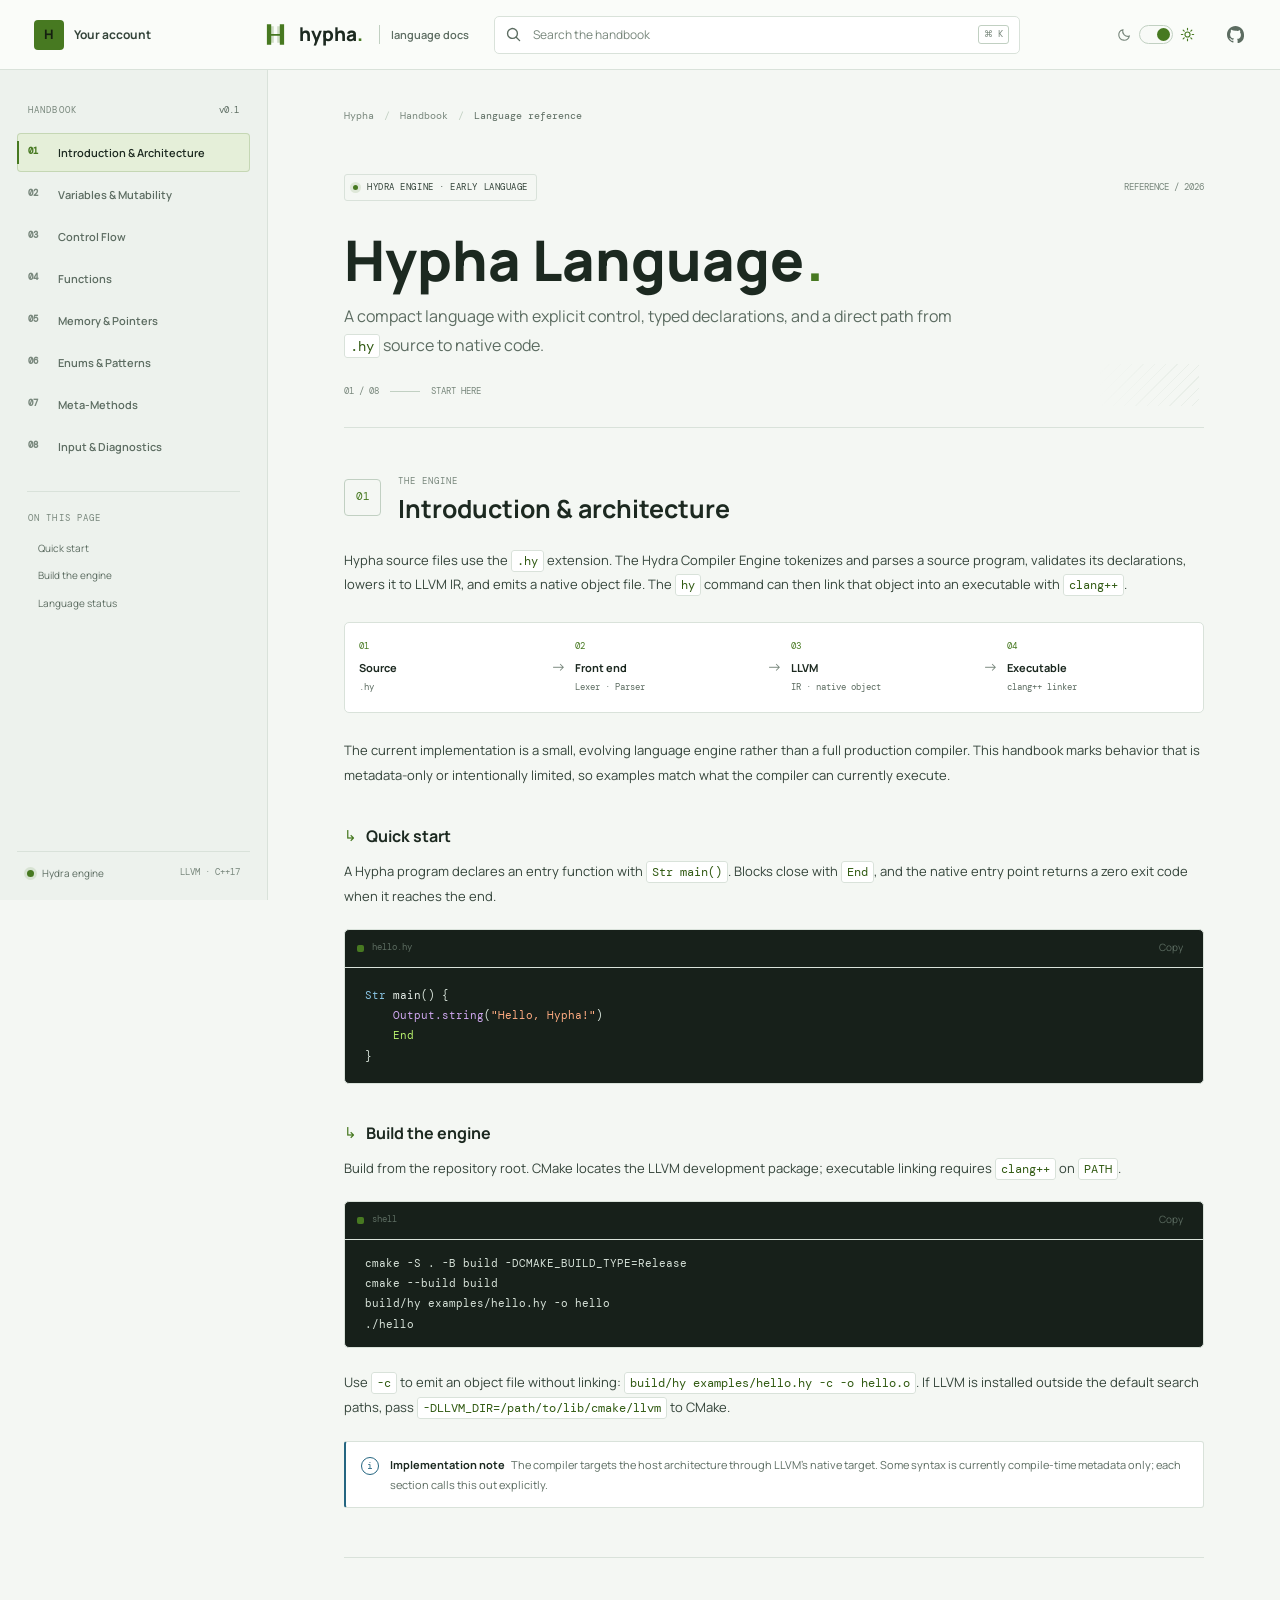
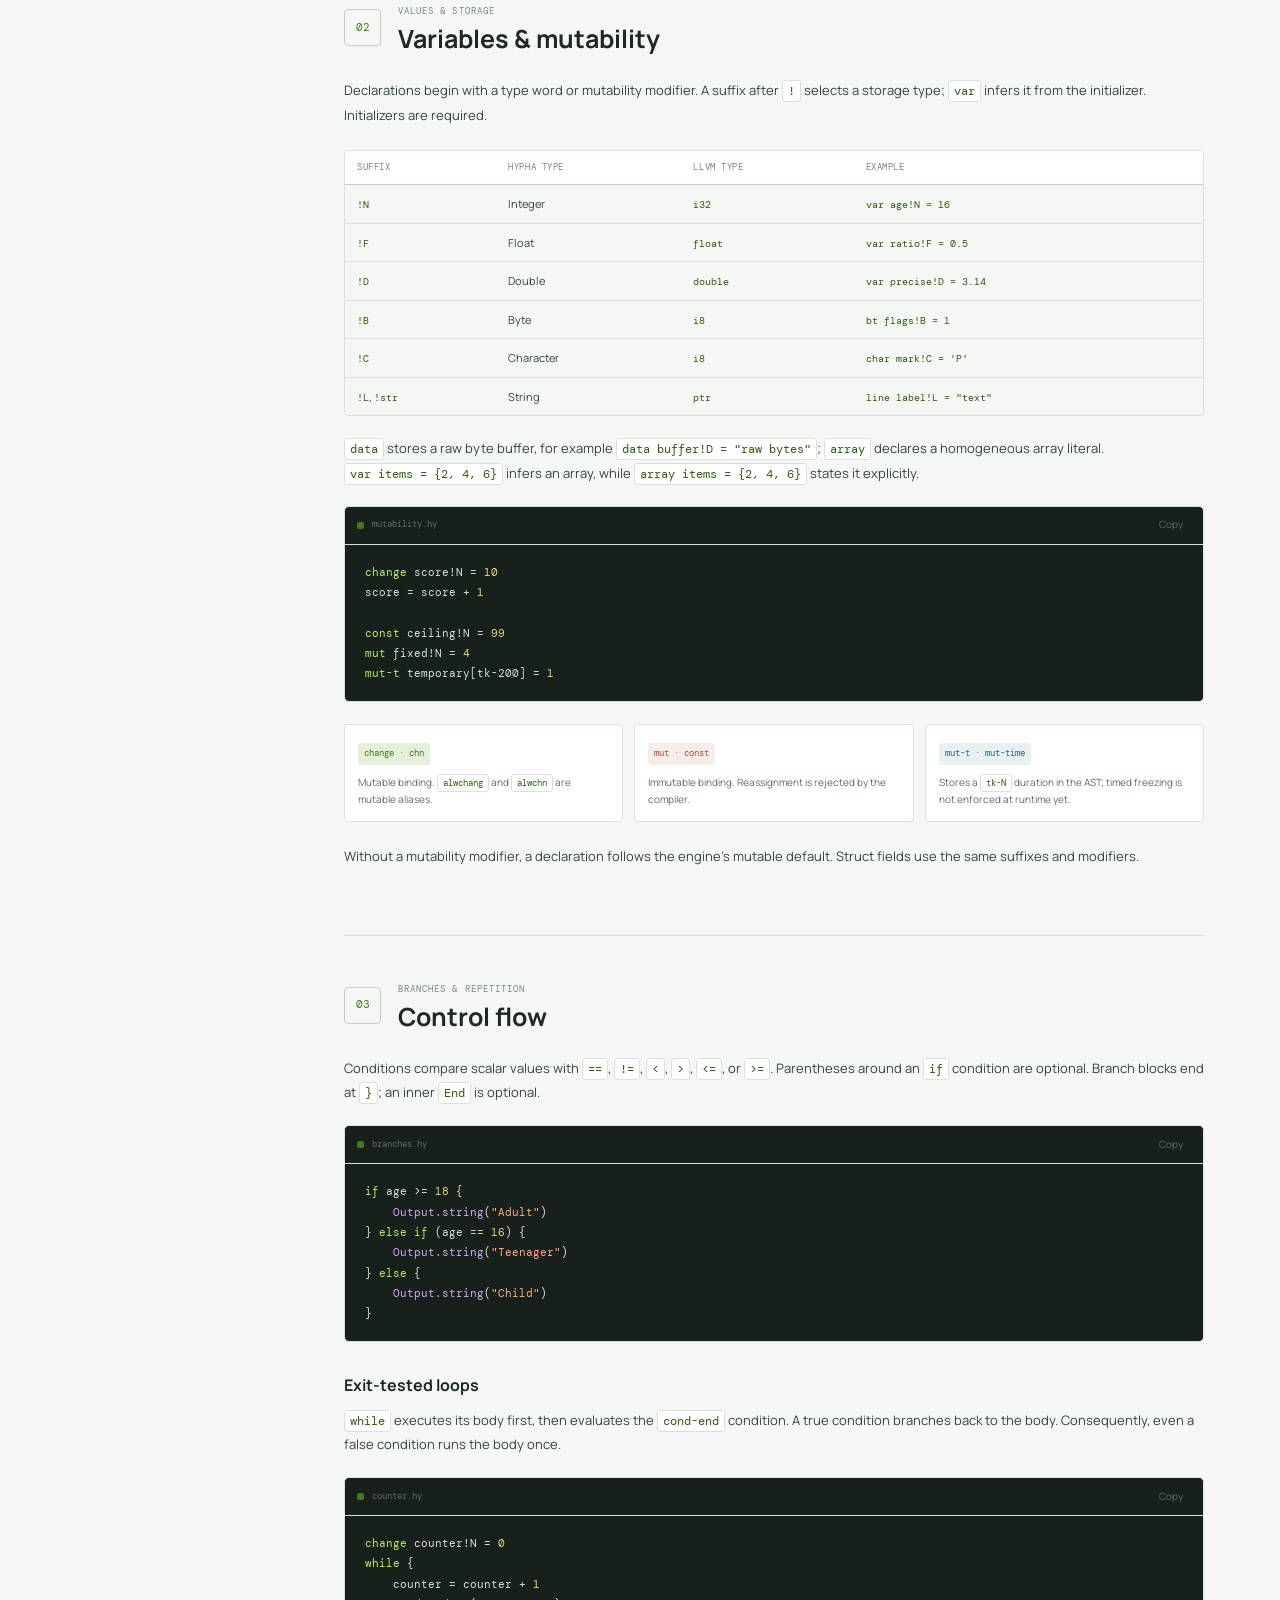
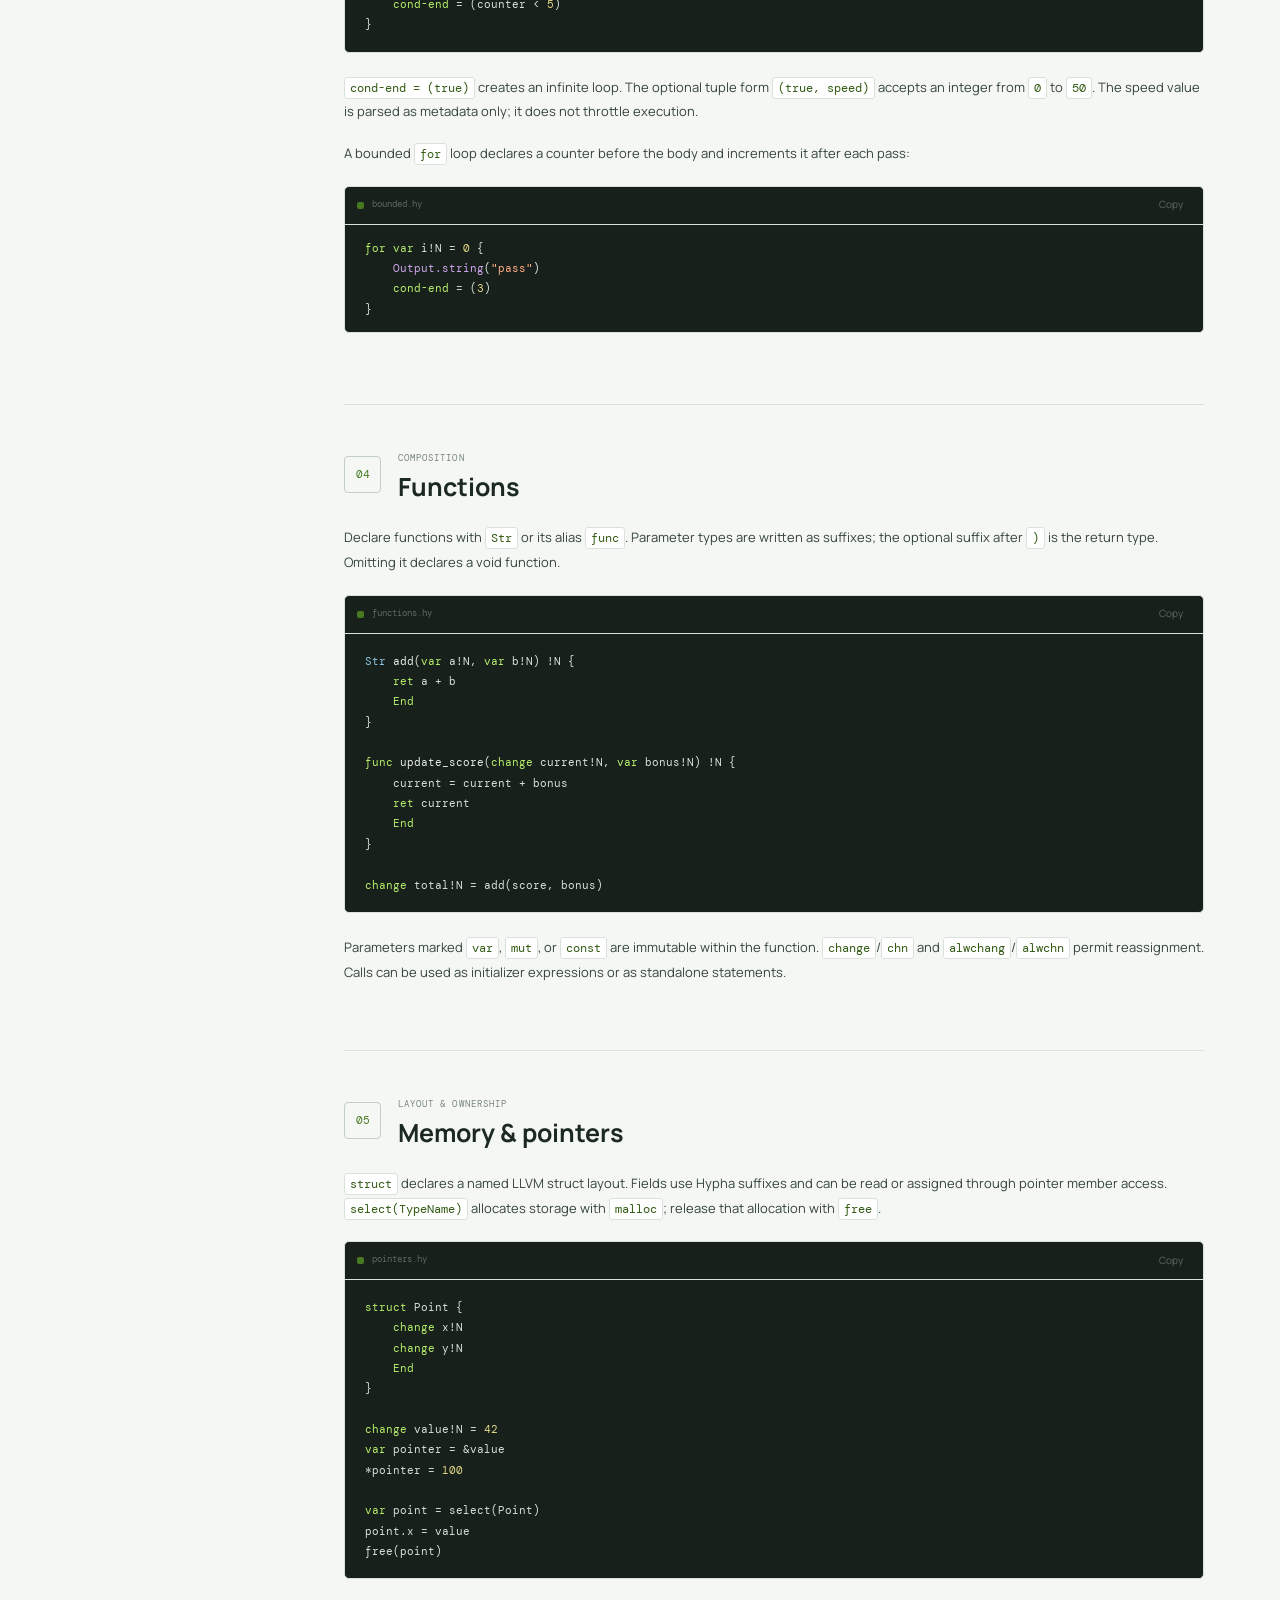
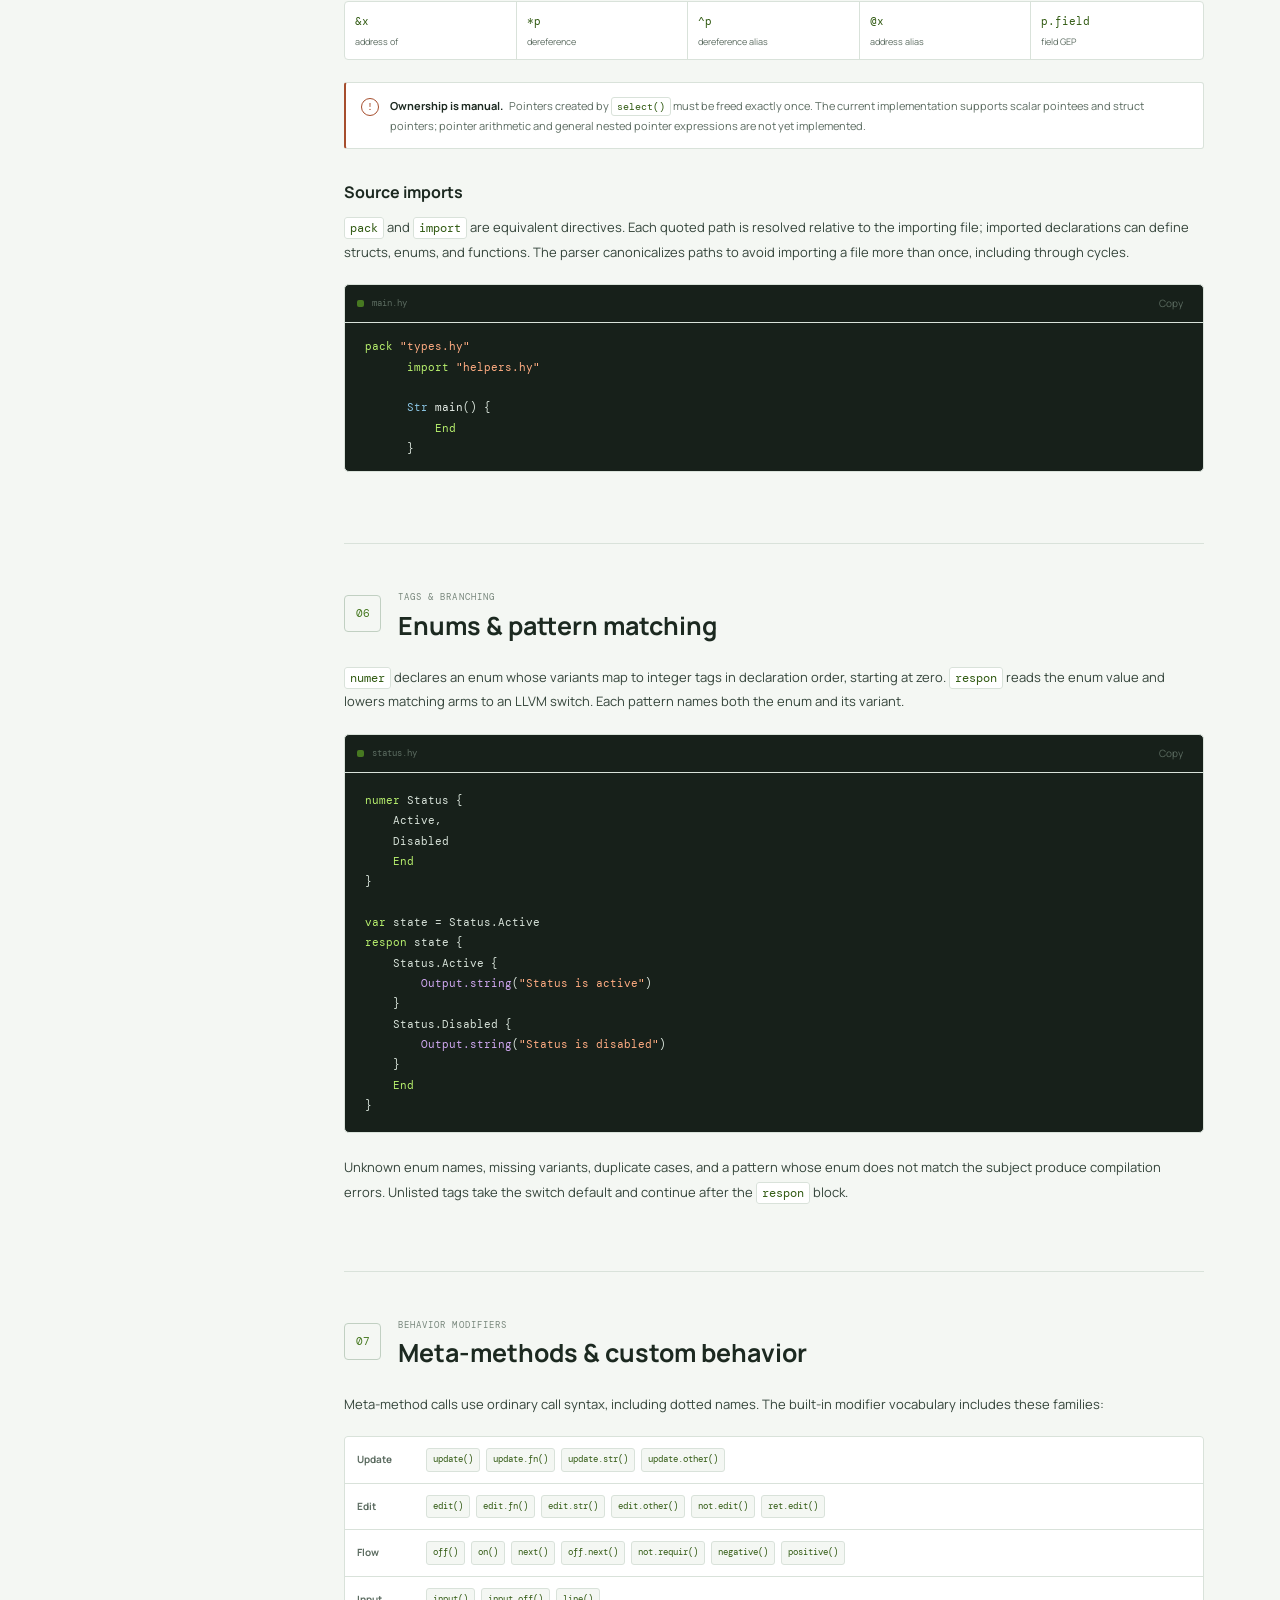
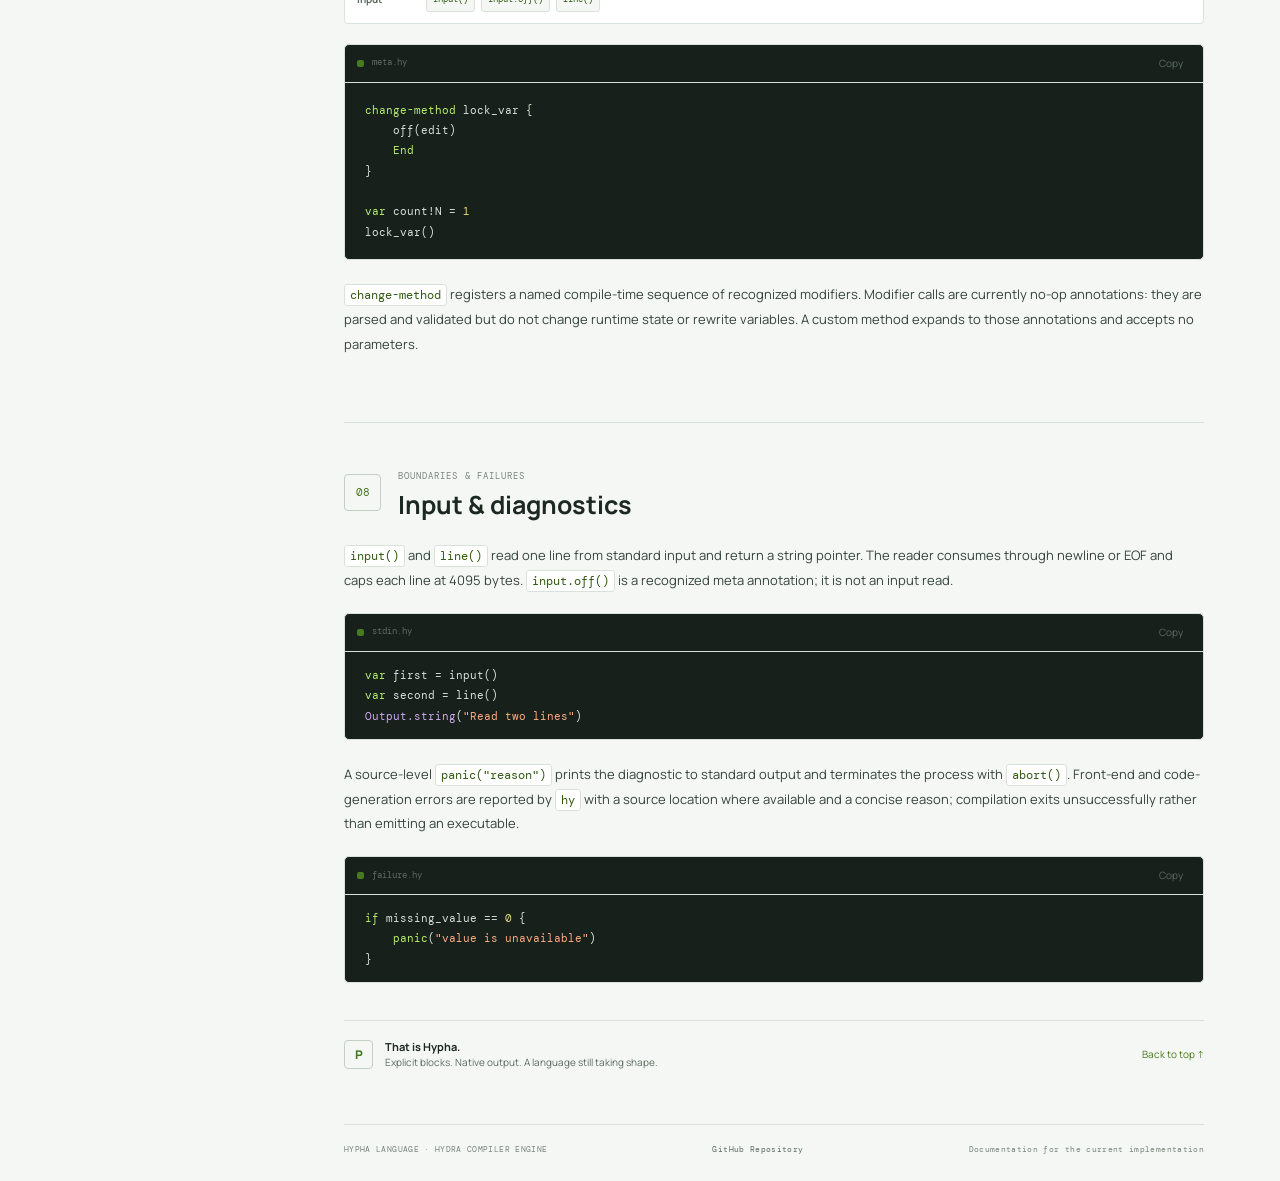
==== commit 0ab9435f: "jjahdbxj" ====
--- a/index.html
+++ b/index.html
@@ -38,6 +38,9 @@
         <span class="toggle-track"><span class="toggle-knob"></span></span>
         <svg class="theme-icon theme-sun" viewBox="0 0 20 20" aria-hidden="true"><circle cx="10" cy="10" r="3.4"/><path d="M10 1.8v2M10 16.2v2M18.2 10h-2M3.8 10h-2m14-5.8-1.4 1.4m-8.8 8.8-1.4 1.4m11.6 0-1.4-1.4m-8.8-8.8L4.2 4.2"/></svg>
       </button>
+      <a class="github-link" href="https://github.com/supersergey014-beep/hypha-programming-language" target="_blank" rel="noopener noreferrer" aria-label="Hypha on GitHub" title="GitHub repository">
+        <svg viewBox="0 0 16 16" aria-hidden="true"><path fill="currentColor" d="M8 0C3.58 0 0 3.58 0 8c0 3.54 2.29 6.53 5.47 7.59.4.07.55-.17.55-.38v-1.33c-2.23.48-2.7-.94-2.7-.94-.36-.92-.89-1.17-.89-1.17-.73-.5.06-.49.06-.49.8.06 1.22.82 1.22.82.71 1.21 1.87.86 2.33.66.07-.52.28-.86.51-1.06-1.78-.2-3.64-.89-3.64-3.96 0-.88.31-1.59.82-2.15-.08-.2-.36-1.02.08-2.12 0 0 .67-.21 2.2.82A7.65 7.65 0 0 1 8 4.52c.68 0 1.36.09 2 .27 1.53-1.03 2.2-.82 2.2-.82.44 1.1.16 1.92.08 2.12.51.56.82 1.27.82 2.15 0 3.08-1.87 3.75-3.65 3.95.29.25.55.73.55 1.48v2.2c0 .21.15.46.55.38A8.01 8.01 0 0 0 16 8c0-4.42-3.58-8-8-8Z"/></svg>
+      </a>
       <button class="menu-toggle" id="menu-toggle" type="button" aria-label="Open documentation menu" aria-expanded="false" aria-controls="sidebar"><span></span><span></span></button>
     </div>
   </header>
@@ -229,7 +232,7 @@
 }</code></pre></div>
         <div class="end-note"><span class="end-note-mark">P</span><div><strong>That is Hypha.</strong><span>Explicit blocks. Native output. A language still taking shape.</span></div><a href="#top">Back to top ↑</a></div>
       </section>
-      <footer class="site-footer"><span>HYPHA LANGUAGE · HYDRA COMPILER ENGINE</span><span>Documentation for the current implementation</span></footer>
+      <footer class="site-footer"><span>HYPHA LANGUAGE · HYDRA COMPILER ENGINE</span><a href="https://github.com/supersergey014-beep/hypha-programming-language" target="_blank" rel="noopener noreferrer">GitHub Repository</a><span>Documentation for the current implementation</span></footer>
     </div>
   </main>
 
--- a/styles.css
+++ b/styles.css
@@ -0,0 +1,335 @@
+:root {
+  color-scheme: dark;
+  --page: #101411;
+  --header: rgba(16, 20, 17, .94);
+  --sidebar: #121713;
+  --surface: #171d19;
+  --surface-raised: #1c241e;
+  --code-bg: #0b0f0c;
+  --line: #29332c;
+  --line-strong: #38443a;
+  --text: #e7eee8;
+  --text-soft: #c5d0c7;
+  --muted: #94a197;
+  --dim: #69776d;
+  --accent: #b7ef6d;
+  --accent-strong: #d4ff98;
+  --accent-wash: #202d1c;
+  --warm: #ffac82;
+  --blue: #8bc6e5;
+  --shadow: 0 18px 60px rgba(0, 0, 0, .36);
+  --header-height: 70px;
+  --sidebar-width: 268px;
+  --font-sans: 'Manrope', 'Avenir Next', sans-serif;
+  --font-mono: 'DM Mono', 'SFMono-Regular', monospace;
+}
+
+html[data-theme='light'] {
+  color-scheme: light;
+  --page: #f4f7f3;
+  --header: rgba(250, 252, 249, .94);
+  --sidebar: #edf2ed;
+  --surface: #ffffff;
+  --surface-raised: #f8faf7;
+  --code-bg: #17201a;
+  --line: #d9e2da;
+  --line-strong: #c1d0c2;
+  --text: #1c2920;
+  --text-soft: #34443a;
+  --muted: #5c6c61;
+  --dim: #78877c;
+  --accent: #477921;
+  --accent-strong: #315a12;
+  --accent-wash: #e5efd9;
+  --warm: #a64e2d;
+  --blue: #256681;
+  --shadow: 0 18px 60px rgba(39, 66, 43, .16);
+}
+
+* { box-sizing: border-box; }
+html { scroll-behavior: smooth; scroll-padding-top: calc(var(--header-height) + 20px); }
+body { margin: 0; background: var(--page); color: var(--text); font-family: var(--font-sans); font-size: 15px; line-height: 1.75; -webkit-font-smoothing: antialiased; }
+button, input { font: inherit; }
+button, a { -webkit-tap-highlight-color: transparent; }
+a { color: inherit; }
+button:focus-visible, a:focus-visible, input:focus-visible { outline: 2px solid var(--accent); outline-offset: 3px; }
+::selection { color: #101411; background: var(--accent); }
+
+.skip-link { position: fixed; z-index: 100; top: 8px; left: 8px; padding: 9px 14px; transform: translateY(-150%); background: var(--accent); color: #101411; border-radius: 4px; font-weight: 800; }
+.skip-link:focus { transform: translateY(0); }
+
+.topbar { position: fixed; inset: 0 0 auto; z-index: 40; height: var(--header-height); display: grid; grid-template-columns: minmax(165px, 1fr) minmax(460px, 760px) minmax(165px, 1fr); align-items: center; gap: 24px; padding: 0 28px; background: var(--header); border-bottom: 1px solid var(--line); backdrop-filter: blur(16px); }
+.topbar-start, .topbar-end { display: flex; align-items: center; }
+.topbar-start { justify-content: flex-start; }
+.topbar-end { justify-content: flex-end; gap: 19px; }
+.account-trigger { display: inline-flex; align-items: center; gap: 10px; padding: 5px 10px 5px 5px; border: 1px solid transparent; border-radius: 5px; color: var(--text-soft); background: transparent; cursor: pointer; font-size: 12px; font-weight: 700; transition: background .18s ease, border-color .18s ease; }
+.account-trigger:hover { background: var(--surface); border-color: var(--line); }
+.avatar { width: 30px; height: 30px; display: grid; place-items: center; background: var(--accent); color: #152010; border-radius: 4px; font-size: 13px; font-weight: 800; }
+.topbar-center { min-width: 0; display: flex; align-items: center; gap: 25px; }
+.brand { flex: 0 0 auto; display: inline-flex; align-items: center; gap: 8px; text-decoration: none; }
+.brand-mark { width: 31px; height: 31px; display: inline-flex; color: var(--accent); }
+.brand-mark svg { width: 100%; height: 100%; }
+.brand-name { color: var(--text); font-size: 19px; font-weight: 800; letter-spacing: 0; line-height: 1; }
+.brand-dot, .hero-period { color: var(--accent); }
+.brand-divider { height: 19px; width: 1px; margin: 0 3px 0 8px; background: var(--line-strong); }
+.brand-docs { color: var(--muted); font-size: 11px; font-weight: 600; white-space: nowrap; }
+.search-wrap { position: relative; min-width: 180px; width: 100%; height: 38px; display: flex; align-items: center; padding: 0 10px; border: 1px solid var(--line); border-radius: 5px; background: var(--surface); transition: border-color .2s ease, box-shadow .2s ease; }
+.search-wrap:focus-within { border-color: var(--accent); box-shadow: 0 0 0 3px color-mix(in srgb, var(--accent) 15%, transparent); }
+.search-icon { width: 17px; height: 17px; flex: 0 0 auto; margin-right: 9px; fill: none; stroke: var(--muted); stroke-width: 1.6; stroke-linecap: round; }
+.search-wrap input { width: 100%; min-width: 0; border: 0; outline: 0; color: var(--text); background: transparent; font-size: 12px; }
+.search-wrap input::placeholder { color: var(--dim); }
+.search-wrap input:focus-visible { outline: none; }
+.search-shortcut { flex: 0 0 auto; padding: 2px 5px; border: 1px solid var(--line-strong); border-radius: 3px; color: var(--dim); font-family: var(--font-mono); font-size: 9px; line-height: 1.4; }
+.search-results { position: absolute; z-index: 60; inset: calc(100% + 9px) 0 auto; padding: 6px; border: 1px solid var(--line-strong); border-radius: 6px; background: var(--surface); box-shadow: var(--shadow); }
+.search-results[hidden] { display: none; }
+.search-result { width: 100%; display: flex; gap: 12px; align-items: center; padding: 9px 10px; border: 0; border-radius: 3px; color: var(--text-soft); background: transparent; text-align: left; cursor: pointer; font-size: 12px; }
+.search-result:hover, .search-result:focus-visible { color: var(--text); background: var(--accent-wash); }
+.search-result-index { color: var(--accent); font-family: var(--font-mono); font-size: 10px; }
+.search-empty { padding: 11px; color: var(--muted); font-size: 12px; }
+
+.theme-toggle { display: inline-flex; align-items: center; gap: 7px; padding: 4px; border: 0; color: var(--muted); background: transparent; cursor: pointer; }
+.theme-icon { width: 15px; height: 15px; fill: none; stroke: currentColor; stroke-width: 1.5; stroke-linecap: round; }
+.theme-moon { color: var(--accent); }
+.github-link { width: 34px; height: 34px; display: inline-grid; flex: 0 0 auto; place-items: center; border: 1px solid transparent; border-radius: 4px; color: var(--muted); text-decoration: none; transition: color .18s ease, background .18s ease, border-color .18s ease; }
+.github-link svg { width: 17px; height: 17px; }
+.github-link:hover { border-color: var(--line); color: var(--accent); background: var(--surface); }
+.toggle-track { width: 34px; height: 19px; display: flex; align-items: center; padding: 2px; border: 1px solid var(--line-strong); border-radius: 20px; background: var(--surface-raised); transition: background .2s ease; }
+.toggle-knob { width: 13px; height: 13px; display: block; border-radius: 50%; background: var(--accent); transform: translateX(0); transition: transform .2s ease; }
+html[data-theme='light'] .toggle-knob { transform: translateX(15px); }
+html[data-theme='light'] .theme-sun { color: var(--accent); }
+html[data-theme='light'] .theme-moon { color: var(--dim); }
+.menu-toggle { display: none; width: 38px; height: 36px; align-items: center; justify-content: center; flex-direction: column; gap: 6px; border: 1px solid var(--line); border-radius: 4px; color: var(--text); background: var(--surface); cursor: pointer; }
+.menu-toggle span { width: 15px; height: 1px; display: block; background: currentColor; transition: transform .2s ease; }
+.menu-toggle[aria-expanded='true'] span:first-child { transform: translateY(3.5px) rotate(45deg); }
+.menu-toggle[aria-expanded='true'] span:last-child { transform: translateY(-3.5px) rotate(-45deg); }
+
+.sidebar { position: fixed; z-index: 30; top: var(--header-height); bottom: 0; left: 0; width: var(--sidebar-width); border-right: 1px solid var(--line); background: var(--sidebar); }
+.sidebar-scroll { height: 100%; display: flex; flex-direction: column; overflow-y: auto; padding: 33px 17px 18px; }
+.sidebar-kicker, .sidebar-caption { padding: 0 11px; color: var(--dim); font-family: var(--font-mono); font-size: 9px; letter-spacing: 1.1px; }
+.sidebar-kicker { display: flex; justify-content: space-between; margin-bottom: 14px; }
+.sidebar-kicker span { color: var(--muted); letter-spacing: 0; }
+.side-nav { display: flex; flex-direction: column; gap: 3px; }
+.nav-link { position: relative; min-height: 39px; display: flex; align-items: center; gap: 11px; padding: 7px 10px; border: 1px solid transparent; border-radius: 4px; color: var(--muted); text-decoration: none; font-size: 11px; font-weight: 600; transition: color .16s ease, background .16s ease, border-color .16s ease; }
+.nav-link:hover { color: var(--text); background: var(--surface); }
+.nav-link.active { border-color: color-mix(in srgb, var(--accent) 20%, transparent); color: var(--text); background: var(--accent-wash); }
+.nav-link.active::before { position: absolute; top: 7px; bottom: 7px; left: -1px; width: 2px; content: ''; background: var(--accent); }
+.nav-index { min-width: 19px; color: var(--dim); font-family: var(--font-mono); font-size: 9px; }
+.nav-link.active .nav-index { color: var(--accent); }
+.sidebar-rule { height: 1px; margin: 25px 10px 19px; background: var(--line); }
+.sidebar-caption { margin-bottom: 10px; }
+.page-links { display: flex; flex-direction: column; gap: 4px; padding-left: 21px; }
+.page-links a { padding: 3px 0; color: var(--muted); text-decoration: none; font-size: 10px; }
+.page-links a:hover { color: var(--accent); }
+.sidebar-bottom { display: flex; align-items: center; gap: 8px; margin-top: auto; padding: 13px 10px 0; border-top: 1px solid var(--line); color: var(--muted); font-size: 10px; }
+.sidebar-account { display: none; }
+.status-indicator, .release-dot { width: 7px; height: 7px; display: inline-block; flex: 0 0 auto; border-radius: 50%; background: var(--accent); box-shadow: 0 0 0 3px color-mix(in srgb, var(--accent) 13%, transparent); }
+.status-value { margin-left: auto; color: var(--dim); font-family: var(--font-mono); font-size: 9px; }
+.mobile-scrim { display: none; }
+
+.main-content { min-height: 100vh; margin-left: var(--sidebar-width); padding: calc(var(--header-height) + 30px) 50px 0; }
+.article-wrap { width: min(100%, 860px); margin: 0 auto; }
+.breadcrumbs { display: flex; align-items: center; gap: 10px; margin: 7px 0 24px; color: var(--dim); font-family: var(--font-mono); font-size: 10px; }
+.crumb-slash { color: var(--line-strong); }
+.crumb-current { color: var(--muted); }
+.hero { position: relative; padding: 25px 0 27px; border-bottom: 1px solid var(--line); scroll-margin-top: calc(var(--header-height) + 20px); }
+.hero::after { position: absolute; right: 5px; bottom: 21px; width: 100px; height: 42px; content: ''; opacity: .25; background: repeating-linear-gradient(135deg, transparent 0 7px, var(--line-strong) 7px 8px); mask-image: linear-gradient(90deg, transparent, #000); pointer-events: none; }
+.hero-topline { display: flex; justify-content: space-between; align-items: center; gap: 15px; }
+.release-chip { display: inline-flex; align-items: center; gap: 9px; padding: 5px 8px; border: 1px solid var(--line); border-radius: 3px; color: var(--text-soft); font-family: var(--font-mono); font-size: 9px; letter-spacing: .55px; }
+.release-dot { width: 5px; height: 5px; }
+.hero-edition { color: var(--dim); font-family: var(--font-mono); font-size: 9px; }
+.hero h1 { margin: 27px 0 10px; font-size: 56px; font-weight: 800; letter-spacing: 0; line-height: 1.14; }
+.hero-period { margin-left: 2px; }
+.hero-lede { max-width: 620px; margin: 0; color: var(--muted); font-size: 16px; line-height: 1.8; }
+.hero-lede code { color: var(--text-soft); }
+.hero-meta { display: flex; align-items: center; gap: 11px; margin-top: 24px; color: var(--dim); font-family: var(--font-mono); font-size: 9px; text-transform: uppercase; }
+.hero-meta-line { width: 30px; height: 1px; background: var(--line-strong); }
+
+.doc-section { padding: 47px 0 49px; border-bottom: 1px solid var(--line); scroll-margin-top: calc(var(--header-height) + 20px); }
+.section-heading { display: flex; align-items: flex-start; gap: 17px; margin-bottom: 22px; }
+.section-index { width: 37px; height: 37px; flex: 0 0 auto; display: grid; place-items: center; margin-top: 4px; border: 1px solid var(--line-strong); border-radius: 4px; color: var(--accent); font-family: var(--font-mono); font-size: 11px; }
+.section-eyebrow { margin: 0 0 4px; color: var(--dim); font-family: var(--font-mono); font-size: 9px; letter-spacing: 1.05px; line-height: 1.5; }
+.section-heading h2 { margin: 0; color: var(--text); font-size: 25px; font-weight: 700; letter-spacing: 0; line-height: 1.35; }
+.doc-section > p, .subsection > p { margin: 0 0 17px; color: var(--text-soft); font-size: 13px; line-height: 1.9; }
+.doc-section p code, .hero code { padding: 2px 5px; border: 1px solid var(--line); border-radius: 3px; color: var(--accent-strong); background: var(--surface); font-family: var(--font-mono); font-size: .9em; white-space: nowrap; }
+.subsection { margin-top: 35px; }
+.subsection-title { display: flex; align-items: center; gap: 9px; margin: 0 0 9px; }
+.subsection-mark { color: var(--accent); font-family: var(--font-mono); font-size: 15px; }
+.subsection-title h3, .inline-heading { margin: 0; color: var(--text); font-size: 16px; font-weight: 700; }
+.inline-heading { margin: 29px 0 9px; }
+.pipeline { display: grid; grid-template-columns: minmax(0, 1fr) 18px minmax(0, 1fr) 18px minmax(0, 1fr) 18px minmax(0, 1fr); align-items: center; gap: 8px; margin: 25px 0; padding: 16px 14px; border: 1px solid var(--line); border-radius: 5px; background: var(--surface); }
+.pipeline-step { min-width: 0; display: flex; flex-direction: column; gap: 3px; }
+.pipeline-number { color: var(--accent); font-family: var(--font-mono); font-size: 9px; }
+.pipeline-step strong { color: var(--text); font-size: 11px; font-weight: 700; }
+.pipeline-step code { overflow: hidden; color: var(--muted); font-family: var(--font-mono); font-size: 9px; text-overflow: ellipsis; white-space: nowrap; }
+.pipeline-arrow { color: var(--dim); text-align: center; }
+
+.code-window { overflow: hidden; margin: 20px 0 22px; border: 1px solid var(--line); border-radius: 5px; background: var(--code-bg); }
+.code-title { height: 38px; display: flex; align-items: center; justify-content: space-between; padding: 0 12px; border-bottom: 1px solid var(--line); color: var(--muted); font-family: var(--font-mono); font-size: 9px; }
+.code-title > span { display: inline-flex; align-items: center; gap: 8px; }
+.file-dot { width: 7px; height: 7px; display: inline-block; border-radius: 2px; background: var(--accent); }
+.copy-button { padding: 4px 7px; border: 1px solid transparent; border-radius: 3px; color: var(--muted); background: transparent; cursor: pointer; font-family: var(--font-sans); font-size: 10px; transition: all .16s ease; }
+.copy-button:hover { border-color: var(--line-strong); color: var(--text); background: var(--surface); }
+.copy-button.copied { color: var(--accent); }
+pre { max-width: 100%; overflow-x: auto; margin: 0; padding: 17px 20px; color: #d7e2d9; font-family: var(--font-mono); font-size: 11px; line-height: 1.85; tab-size: 4; }
+pre code { color: inherit; font-family: inherit; }
+.tok-key { color: #b7ef6d; }
+.tok-type { color: #8bc6e5; }
+.tok-fn { color: #e7eee8; }
+.tok-call { color: #d0a8f1; }
+.tok-string { color: #ffac82; }
+.tok-number { color: #e6d889; }
+.compact-code pre { padding-top: 13px; padding-bottom: 13px; }
+.callout { display: flex; align-items: flex-start; gap: 11px; margin: 22px 0 0; padding: 13px 15px; border: 1px solid var(--line); border-left: 2px solid var(--blue); border-radius: 3px; background: var(--surface); }
+.callout-warning { border-left-color: var(--warm); }
+.callout-icon { width: 18px; height: 18px; flex: 0 0 auto; display: grid; place-items: center; margin-top: 2px; border: 1px solid currentColor; border-radius: 50%; color: var(--blue); font-family: var(--font-mono); font-size: 10px; line-height: 1; }
+.callout-warning .callout-icon { color: var(--warm); }
+.callout p { margin: 0; color: var(--muted); font-size: 11px; line-height: 1.75; }
+.callout strong { margin-right: 4px; color: var(--text); }
+
+.type-table-wrap { width: 100%; overflow-x: auto; margin: 22px 0 20px; border: 1px solid var(--line); border-radius: 4px; }
+.type-table { width: 100%; min-width: 580px; border-collapse: collapse; text-align: left; }
+.type-table th { padding: 9px 12px; border-bottom: 1px solid var(--line-strong); color: var(--dim); background: var(--surface); font-family: var(--font-mono); font-size: 9px; font-weight: 400; letter-spacing: .55px; text-transform: uppercase; }
+.type-table td { padding: 9px 12px; border-bottom: 1px solid var(--line); color: var(--text-soft); font-size: 11px; }
+.type-table tr:last-child td { border-bottom: 0; }
+.type-table td code { color: var(--accent-strong); font-family: var(--font-mono); font-size: 10px; }
+.mutability-grid { display: grid; grid-template-columns: repeat(3, minmax(0, 1fr)); gap: 11px; margin: 22px 0; }
+.mutability-grid > div { padding: 13px; border: 1px solid var(--line); border-radius: 4px; background: var(--surface); }
+.mutability-token { display: inline-flex; padding: 3px 6px; border-radius: 3px; font-family: var(--font-mono); font-size: 9px; }
+.mutability-token.mutable { color: var(--accent); background: var(--accent-wash); }
+.mutability-token.fixed { color: var(--warm); background: color-mix(in srgb, var(--warm) 10%, var(--surface)); }
+.mutability-token.metadata { color: var(--blue); background: color-mix(in srgb, var(--blue) 10%, var(--surface)); }
+.mutability-grid p { margin: 9px 0 0; color: var(--muted); font-size: 10px; line-height: 1.7; }
+.operator-strip { display: grid; grid-template-columns: repeat(5, 1fr); margin: 22px 0; border: 1px solid var(--line); border-radius: 4px; background: var(--surface); }
+.operator-strip span { min-width: 0; display: flex; flex-direction: column; gap: 2px; padding: 10px; border-right: 1px solid var(--line); }
+.operator-strip span:last-child { border-right: 0; }
+.operator-strip code { color: var(--accent-strong); font-family: var(--font-mono); font-size: 11px; }
+.operator-strip small { color: var(--muted); font-size: 9px; }
+.method-reference { display: grid; gap: 1px; margin: 19px 0; border: 1px solid var(--line); border-radius: 4px; overflow: hidden; background: var(--line); }
+.method-reference > div { display: flex; align-items: center; flex-wrap: wrap; gap: 6px; padding: 11px 12px; background: var(--surface); }
+.method-family { width: 63px; flex: 0 0 auto; color: var(--muted); font-size: 10px; font-weight: 700; }
+.method-reference code { padding: 3px 6px; border: 1px solid var(--line); border-radius: 3px; color: var(--accent-strong); background: var(--page); font-family: var(--font-mono); font-size: 9px; }
+.last-section { padding-bottom: 54px; }
+.end-note { display: flex; align-items: center; gap: 12px; margin-top: 37px; padding-top: 18px; border-top: 1px solid var(--line); }
+.end-note-mark { width: 29px; height: 29px; display: grid; place-items: center; border: 1px solid var(--line-strong); border-radius: 4px; color: var(--accent); font-size: 12px; font-weight: 800; }
+.end-note div { display: flex; flex-direction: column; line-height: 1.5; }
+.end-note strong { color: var(--text); font-size: 11px; }
+.end-note div span { color: var(--muted); font-size: 10px; }
+.end-note a { margin-left: auto; color: var(--accent); text-decoration: none; font-size: 10px; }
+.end-note a:hover { color: var(--accent-strong); }
+.site-footer { display: flex; justify-content: space-between; gap: 20px; padding: 17px 0 25px; color: var(--dim); font-family: var(--font-mono); font-size: 8px; letter-spacing: .35px; }
+.site-footer a { color: var(--muted); text-decoration: none; transition: color .18s ease; }
+.site-footer a:hover { color: var(--accent); }
+
+.account-dialog { width: min(440px, calc(100vw - 30px)); max-width: none; max-height: calc(100dvh - 30px); overflow: auto; padding: 0; border: 1px solid var(--line-strong); border-radius: 7px; color: var(--text); background: var(--surface); box-shadow: var(--shadow); }
+.account-dialog::backdrop { background: rgba(4, 8, 5, .72); backdrop-filter: blur(4px); }
+.dialog-dismiss-form { position: absolute; inset: 0; }
+.dialog-backdrop { position: absolute; inset: 0; width: 100%; height: 100%; border: 0; background: transparent; cursor: default; }
+.dialog-panel { position: relative; z-index: 1; padding: 28px 31px 25px; background: var(--surface); }
+.dialog-close { position: absolute; top: 13px; right: 14px; width: 30px; height: 30px; border: 1px solid var(--line); border-radius: 4px; color: var(--muted); background: var(--surface-raised); cursor: pointer; font-size: 19px; line-height: 1; }
+.dialog-brand { display: flex; align-items: center; gap: 8px; color: var(--text); font-size: 18px; font-weight: 800; }
+.small-mark { width: 26px; height: 26px; }
+.dialog-kicker { margin: 24px 0 4px; color: var(--accent); font-family: var(--font-mono); font-size: 9px; letter-spacing: .8px; }
+.dialog-panel h2 { margin: 0; font-size: 20px; line-height: 1.4; }
+.dialog-copy { margin: 8px 0 20px; color: var(--muted); font-size: 11px; line-height: 1.7; }
+.auth-tabs { display: grid; grid-template-columns: 1fr 1fr; gap: 4px; margin-bottom: 15px; padding: 3px; border: 1px solid var(--line); border-radius: 4px; background: var(--page); }
+.auth-tab { min-height: 32px; border: 1px solid transparent; border-radius: 3px; color: var(--muted); background: transparent; cursor: pointer; font-size: 11px; font-weight: 700; }
+.auth-tab.active { border-color: var(--line); color: var(--text); background: var(--surface); }
+.auth-form { display: grid; gap: 11px; }
+.auth-form label { display: grid; gap: 5px; color: var(--text-soft); font-size: 10px; font-weight: 700; }
+.auth-form label[hidden] { display: none; }
+.auth-form input { width: 100%; min-height: 39px; padding: 8px 10px; border: 1px solid var(--line-strong); border-radius: 4px; color: var(--text); background: var(--page); font-size: 11px; }
+.auth-form input::placeholder { color: var(--dim); }
+.auth-submit { min-height: 40px; display: flex; align-items: center; justify-content: space-between; margin-top: 4px; padding: 0 12px; border: 1px solid var(--accent); border-radius: 4px; color: #13200e; background: var(--accent); cursor: pointer; font-size: 11px; font-weight: 800; transition: background .18s ease; }
+.auth-submit:hover { background: var(--accent-strong); }
+.form-message { min-height: 0; margin: 0; color: var(--accent); font-size: 10px; }
+.form-message:not(:empty) { min-height: 16px; }
+.dialog-legal { margin: 13px 0 0; padding-top: 12px; border-top: 1px solid var(--line); color: var(--dim); font-size: 9px; line-height: 1.6; }
+
+@media (max-width: 1120px) {
+  .topbar { grid-template-columns: 145px minmax(420px, 1fr) 145px; gap: 15px; padding: 0 19px; }
+  .topbar-center { gap: 16px; }
+  .brand-docs { display: none; }
+  .brand-divider { display: none; }
+  .main-content { padding-right: 35px; padding-left: 35px; }
+}
+@media (max-width: 920px) {
+  :root { --header-height: 62px; --sidebar-width: 280px; }
+  .topbar { grid-template-columns: 1fr auto; gap: 12px; padding: 0 16px; }
+  .topbar-start { display: none; }
+  .topbar-center { justify-content: flex-start; gap: 15px; }
+  .brand { gap: 6px; }
+  .brand-mark { width: 28px; height: 28px; }
+  .brand-name { font-size: 17px; }
+  .search-wrap { max-width: 360px; }
+  .topbar-end { gap: 13px; }
+  .menu-toggle { display: flex; }
+  .sidebar { z-index: 35; width: min(var(--sidebar-width), calc(100vw - 56px)); transform: translateX(-105%); transition: transform .24s ease; box-shadow: none; }
+  body.menu-open .sidebar { transform: translateX(0); box-shadow: var(--shadow); }
+  .sidebar-account { display: flex; align-items: center; gap: 10px; min-height: 42px; margin-top: 14px; padding: 5px 9px; border: 1px solid var(--line); border-radius: 4px; color: var(--text-soft); background: var(--surface); cursor: pointer; text-align: left; font-size: 11px; font-weight: 700; }
+  .sidebar-account > span:last-child { margin-left: auto; color: var(--accent); }
+  .mobile-scrim { position: fixed; z-index: 34; inset: var(--header-height) 0 0; display: block; background: rgba(4, 8, 5, .62); }
+  .mobile-scrim[hidden] { display: none; }
+  .main-content { margin-left: 0; padding: calc(var(--header-height) + 24px) 34px 0; }
+  .article-wrap { max-width: 780px; }
+}
+@media (max-width: 600px) {
+  :root { --header-height: 58px; }
+  .topbar { padding: 0 11px; gap: 8px; }
+  .topbar-center { gap: 10px; }
+  .brand { gap: 4px; }
+  .brand-mark { width: 25px; height: 25px; }
+  .brand-name { font-size: 16px; }
+  .search-wrap { width: clamp(115px, 36vw, 220px); min-width: 0; height: 35px; padding: 0 7px; }
+  .search-icon { width: 15px; height: 15px; margin-right: 6px; }
+  .search-wrap input { font-size: 10px; }
+  .search-wrap input::placeholder { color: transparent; }
+  .search-shortcut { display: none; }
+  .topbar-end { gap: 9px; }
+  .theme-toggle { gap: 4px; padding: 2px; }
+  .theme-icon { width: 13px; height: 13px; }
+  .toggle-track { width: 30px; height: 18px; }
+  html[data-theme='light'] .toggle-knob { transform: translateX(11px); }
+  .toggle-knob { width: 12px; height: 12px; }
+  .menu-toggle { width: 34px; height: 34px; }
+  .main-content { padding: calc(var(--header-height) + 16px) 18px 0; }
+  .breadcrumbs { margin: 4px 0 17px; font-size: 9px; }
+  .hero { padding: 18px 0 23px; }
+  .hero-topline { align-items: flex-start; }
+  .release-chip { gap: 7px; font-size: 8px; }
+  .hero-edition { padding-top: 6px; font-size: 8px; white-space: nowrap; }
+  .hero h1 { margin-top: 22px; font-size: 41px; }
+  .hero-lede { font-size: 13px; }
+  .hero::after { width: 54px; }
+  .doc-section { padding: 35px 0 38px; }
+  .section-heading { gap: 12px; margin-bottom: 18px; }
+  .section-index { width: 32px; height: 32px; font-size: 10px; }
+  .section-heading h2 { font-size: 21px; }
+  .section-eyebrow { font-size: 8px; }
+  .doc-section > p, .subsection > p { font-size: 12px; }
+  .pipeline { grid-template-columns: repeat(2, minmax(0, 1fr)); row-gap: 13px; padding: 14px 11px; }
+  .pipeline-arrow { display: none; }
+  .mutability-grid { grid-template-columns: 1fr; gap: 7px; }
+  .mutability-grid > div { padding: 10px 12px; }
+  .mutability-grid p { margin-top: 5px; }
+  .operator-strip { grid-template-columns: repeat(3, 1fr); }
+  .operator-strip span { border-bottom: 1px solid var(--line); }
+  .operator-strip span:nth-child(3) { border-right: 0; }
+  .operator-strip span:nth-child(4), .operator-strip span:nth-child(5) { border-bottom: 0; }
+  .method-reference > div { gap: 5px; }
+  .method-family { width: 100%; }
+  pre { padding: 14px 13px; font-size: 10px; }
+  .code-title { padding: 0 10px; }
+  .end-note { align-items: flex-start; }
+  .end-note a { white-space: nowrap; }
+  .site-footer { flex-direction: column; gap: 4px; font-size: 8px; }
+  .dialog-panel { padding: 25px 21px 21px; }
+}
+@media (max-width: 380px) {
+  .topbar { padding-right: 8px; padding-left: 8px; }
+  .topbar-center { gap: 7px; }
+  .search-wrap { width: clamp(92px, 29vw, 120px); }
+  .hero h1 { font-size: 36px; }
+}
+@media (prefers-reduced-motion: reduce) {
+  *, *::before, *::after { scroll-behavior: auto !important; animation-duration: .01ms !important; animation-iteration-count: 1 !important; transition-duration: .01ms !important; }
+}
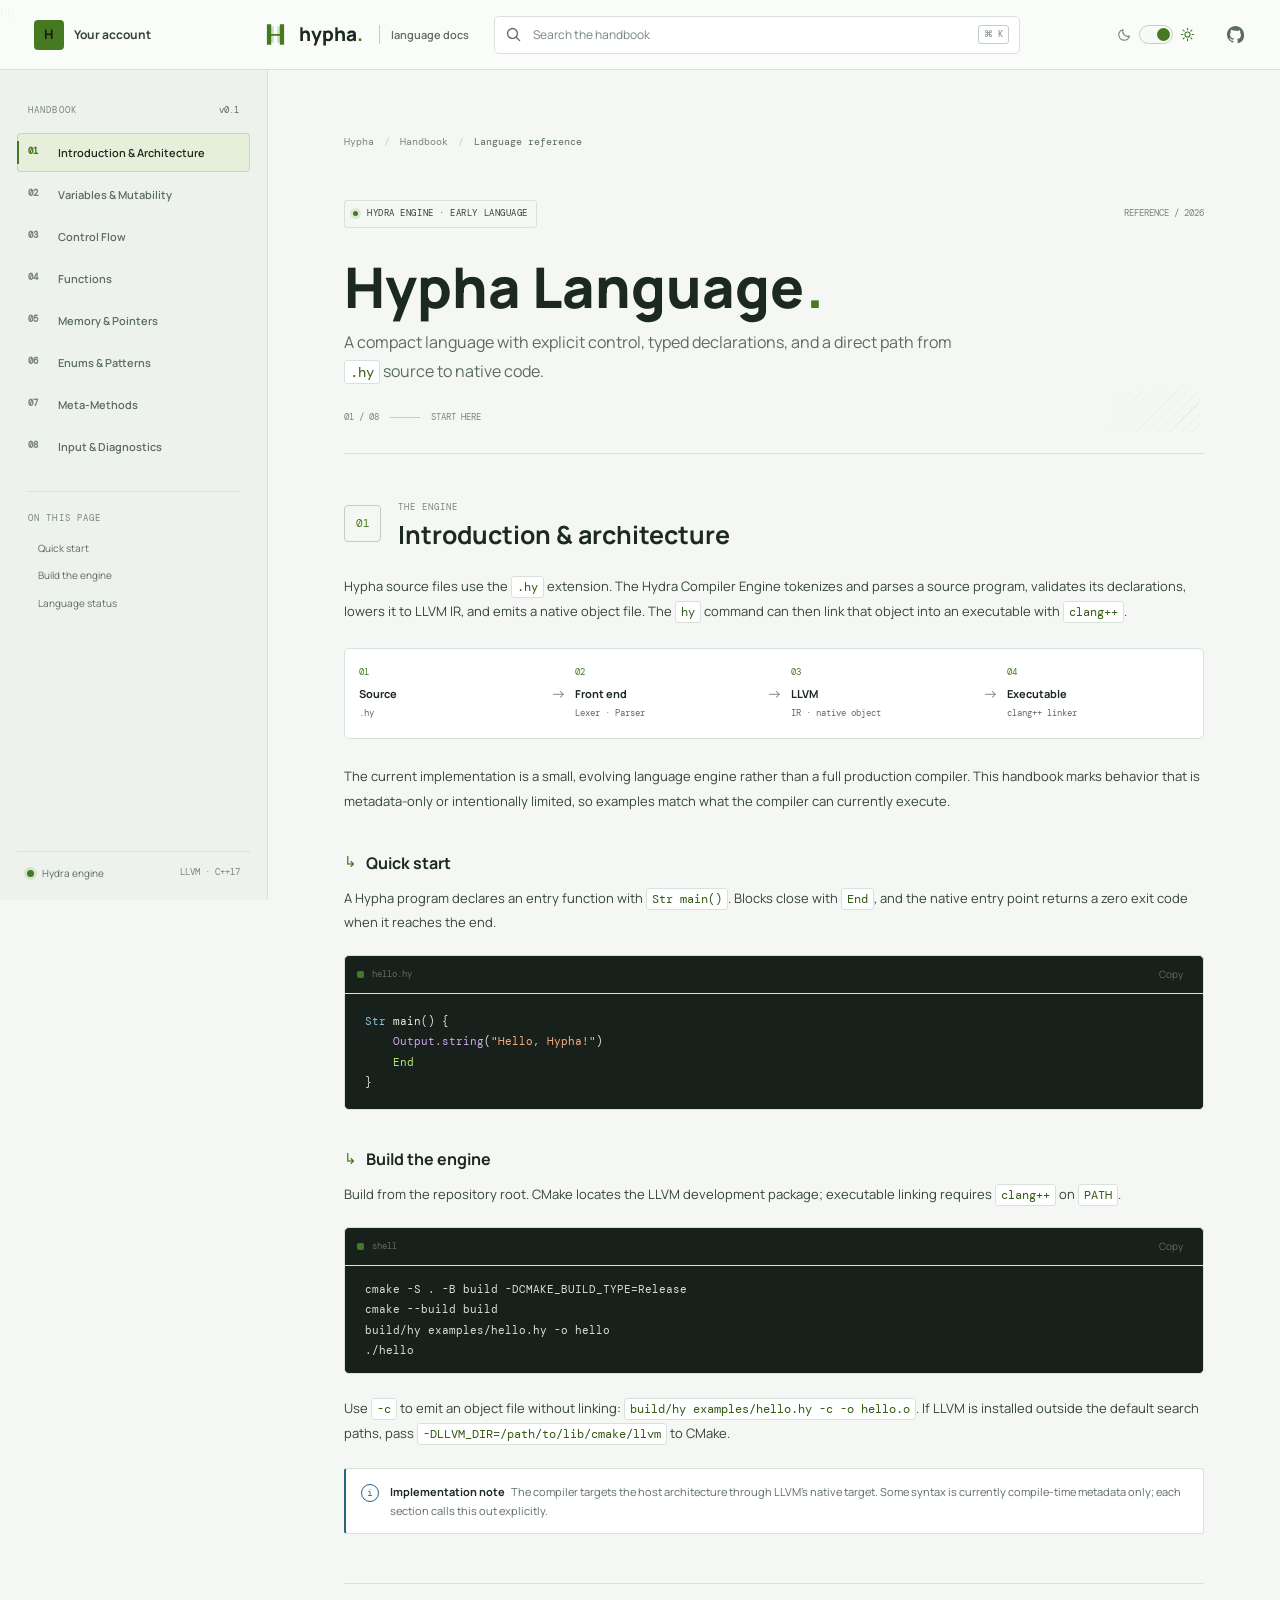
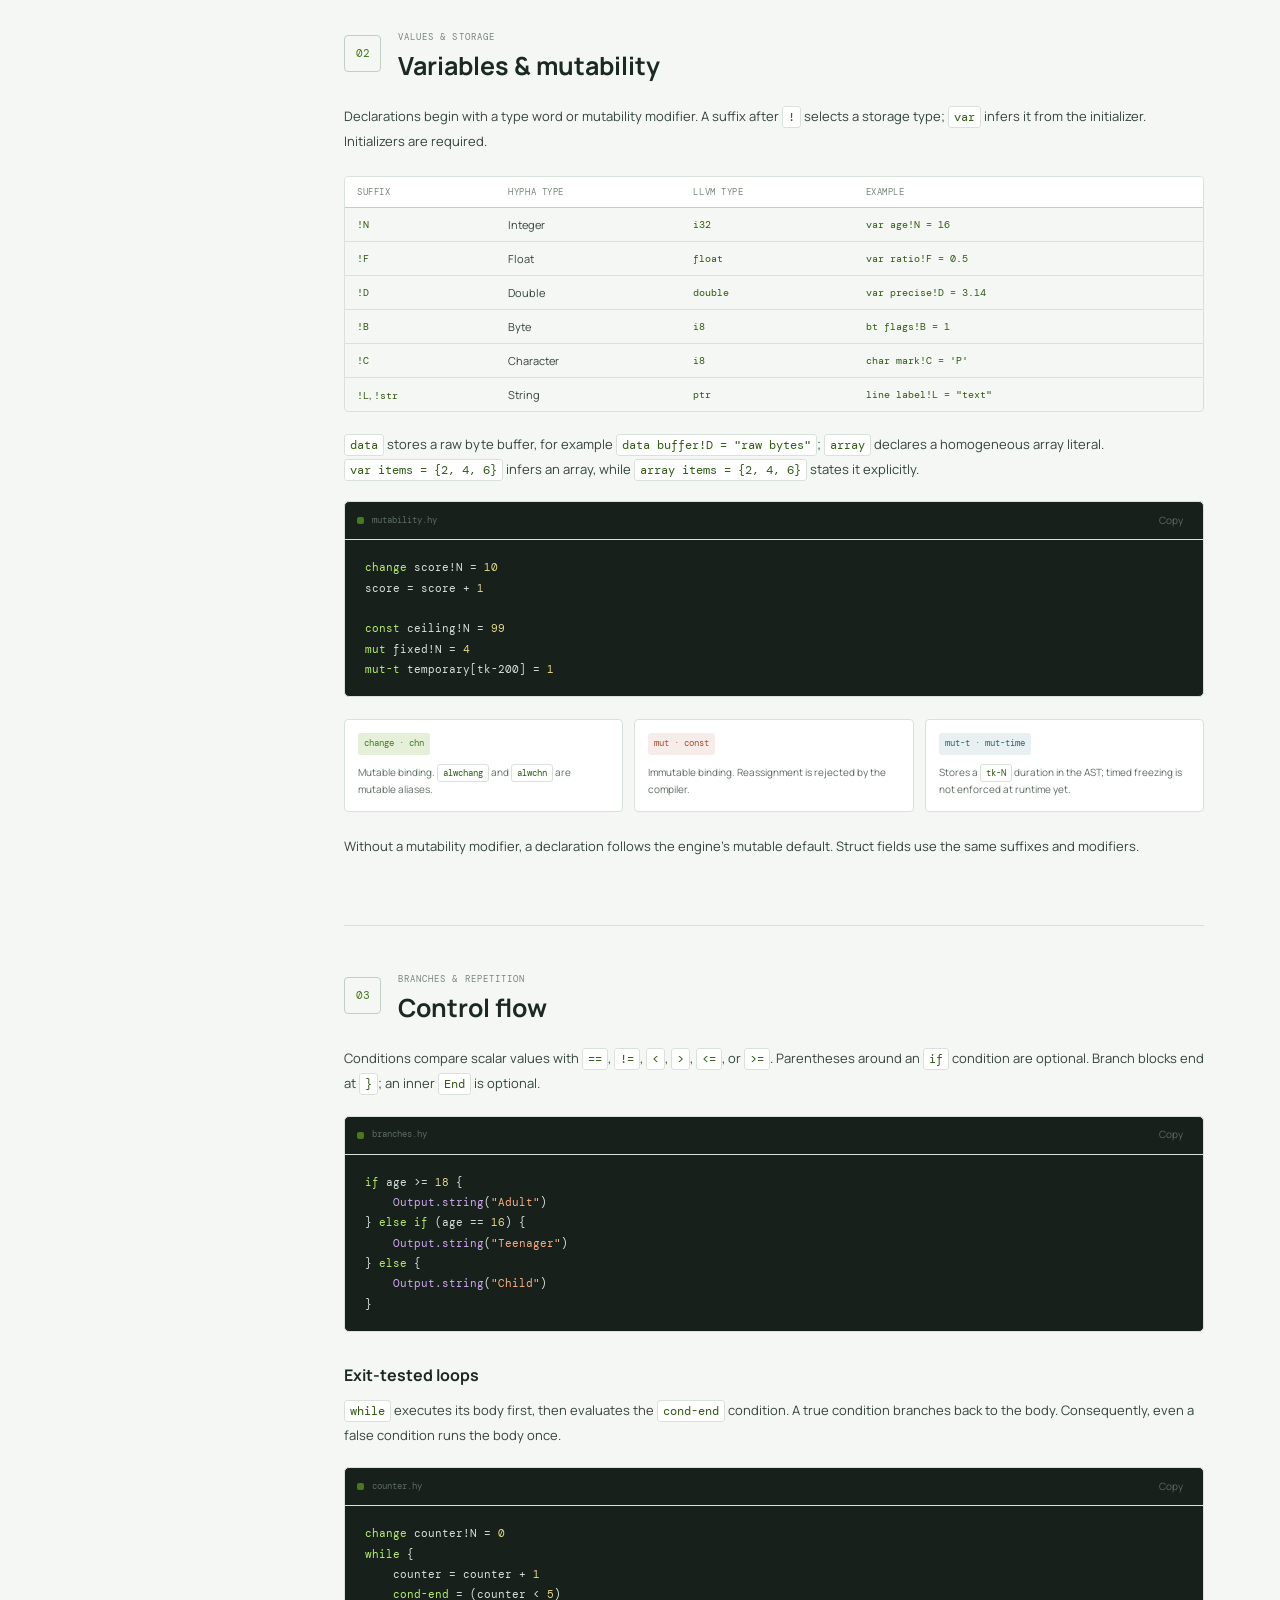
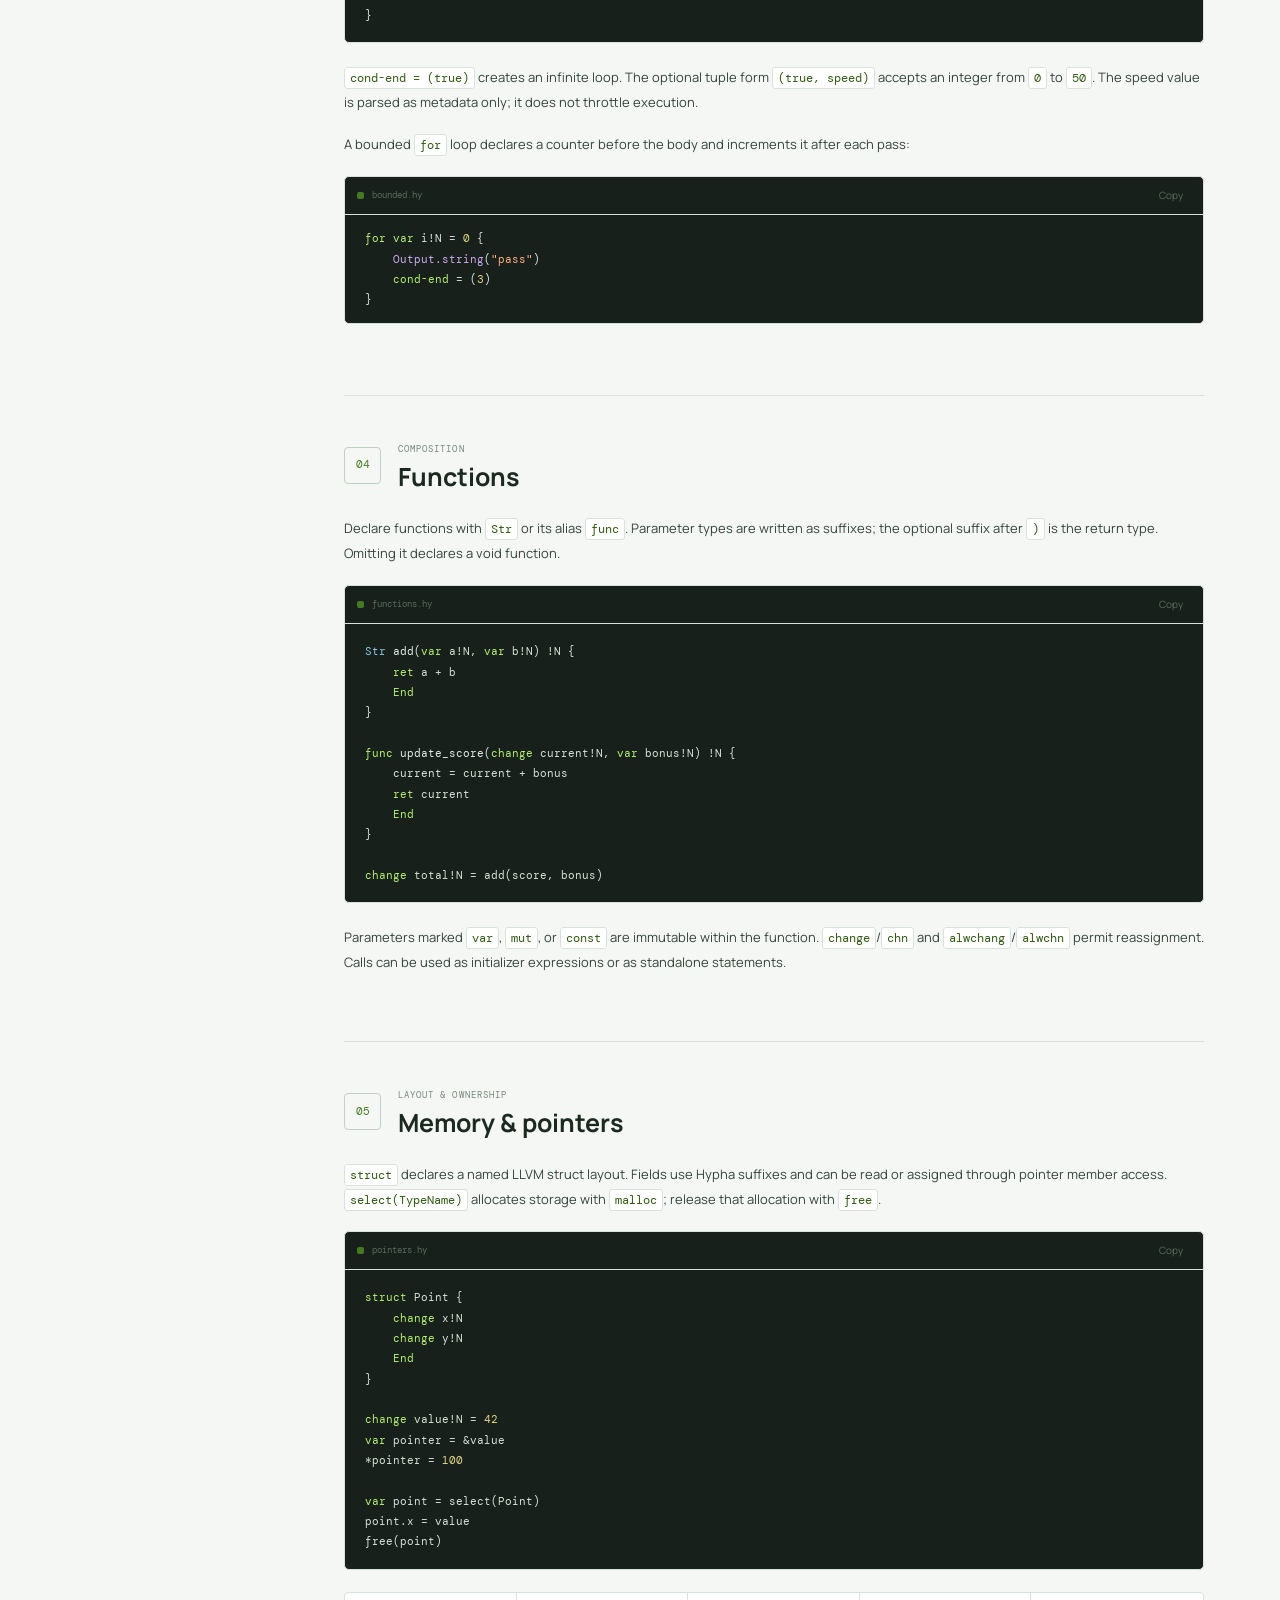
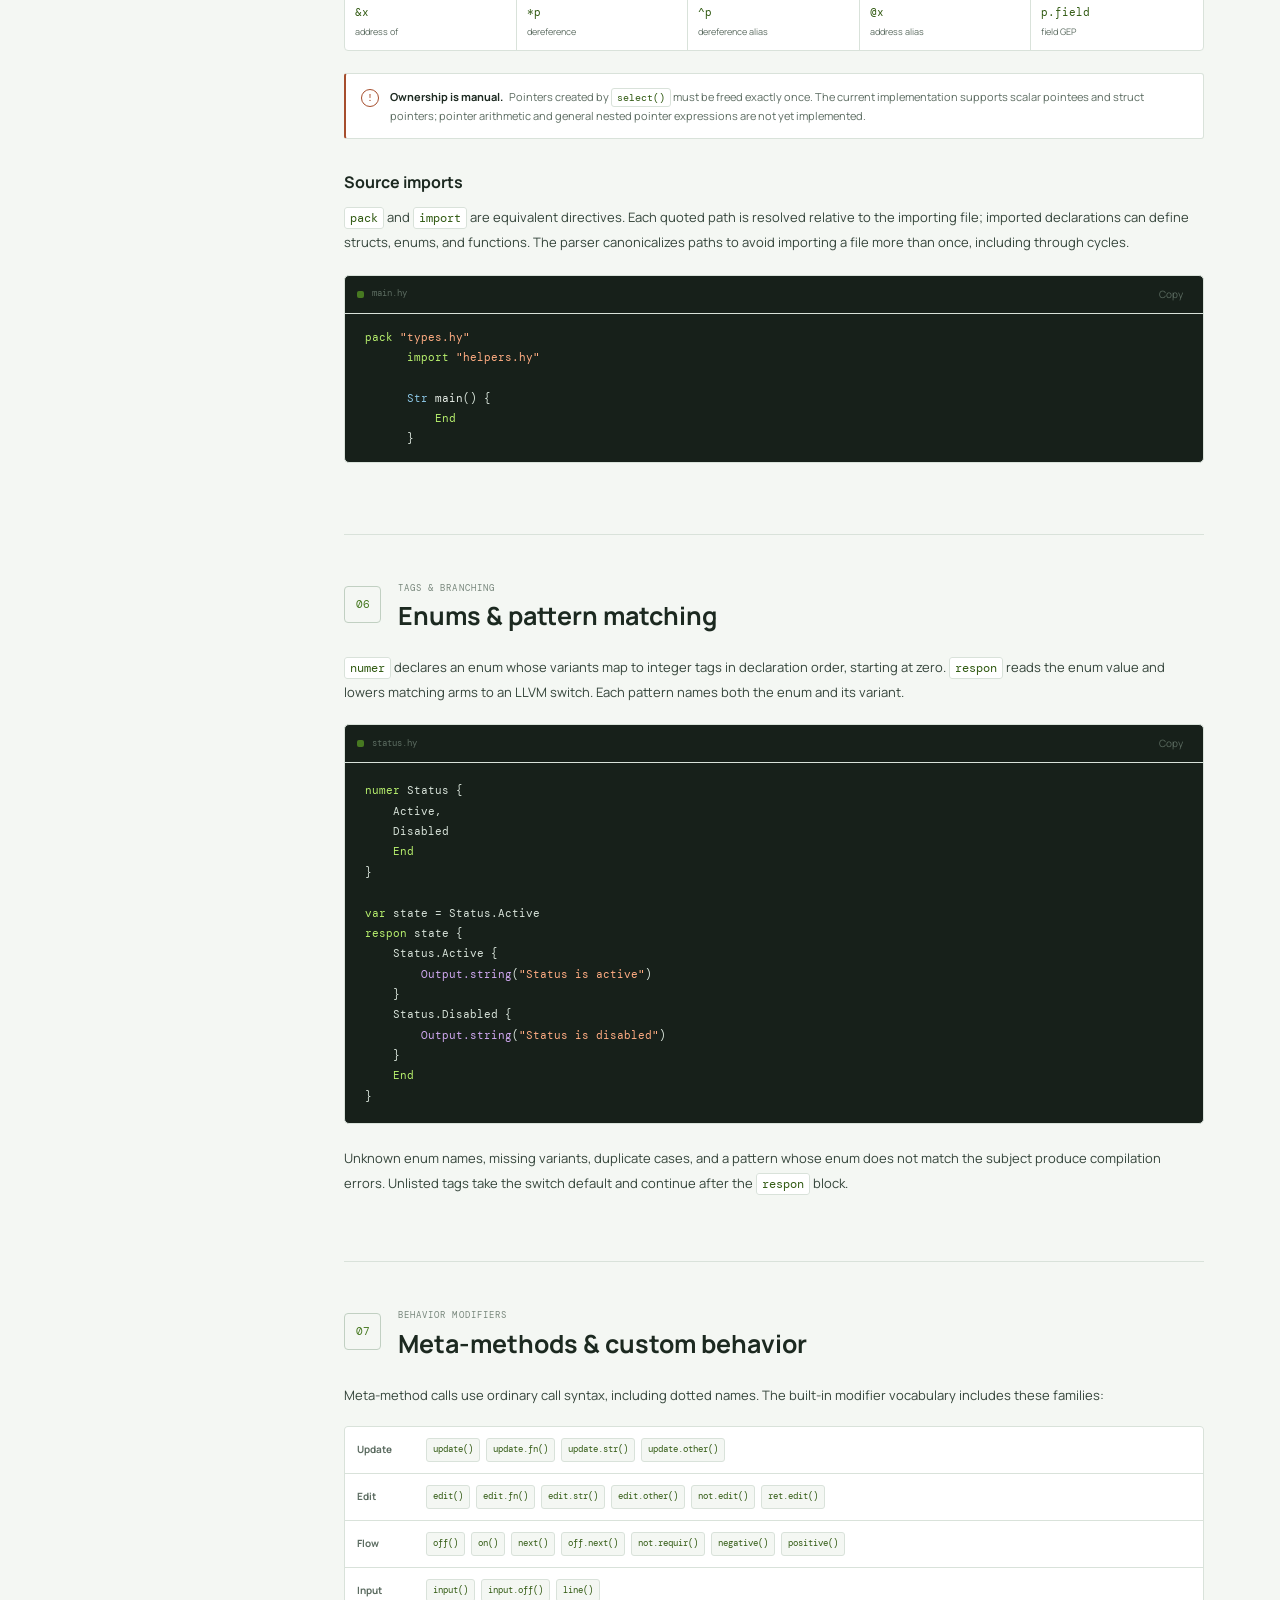
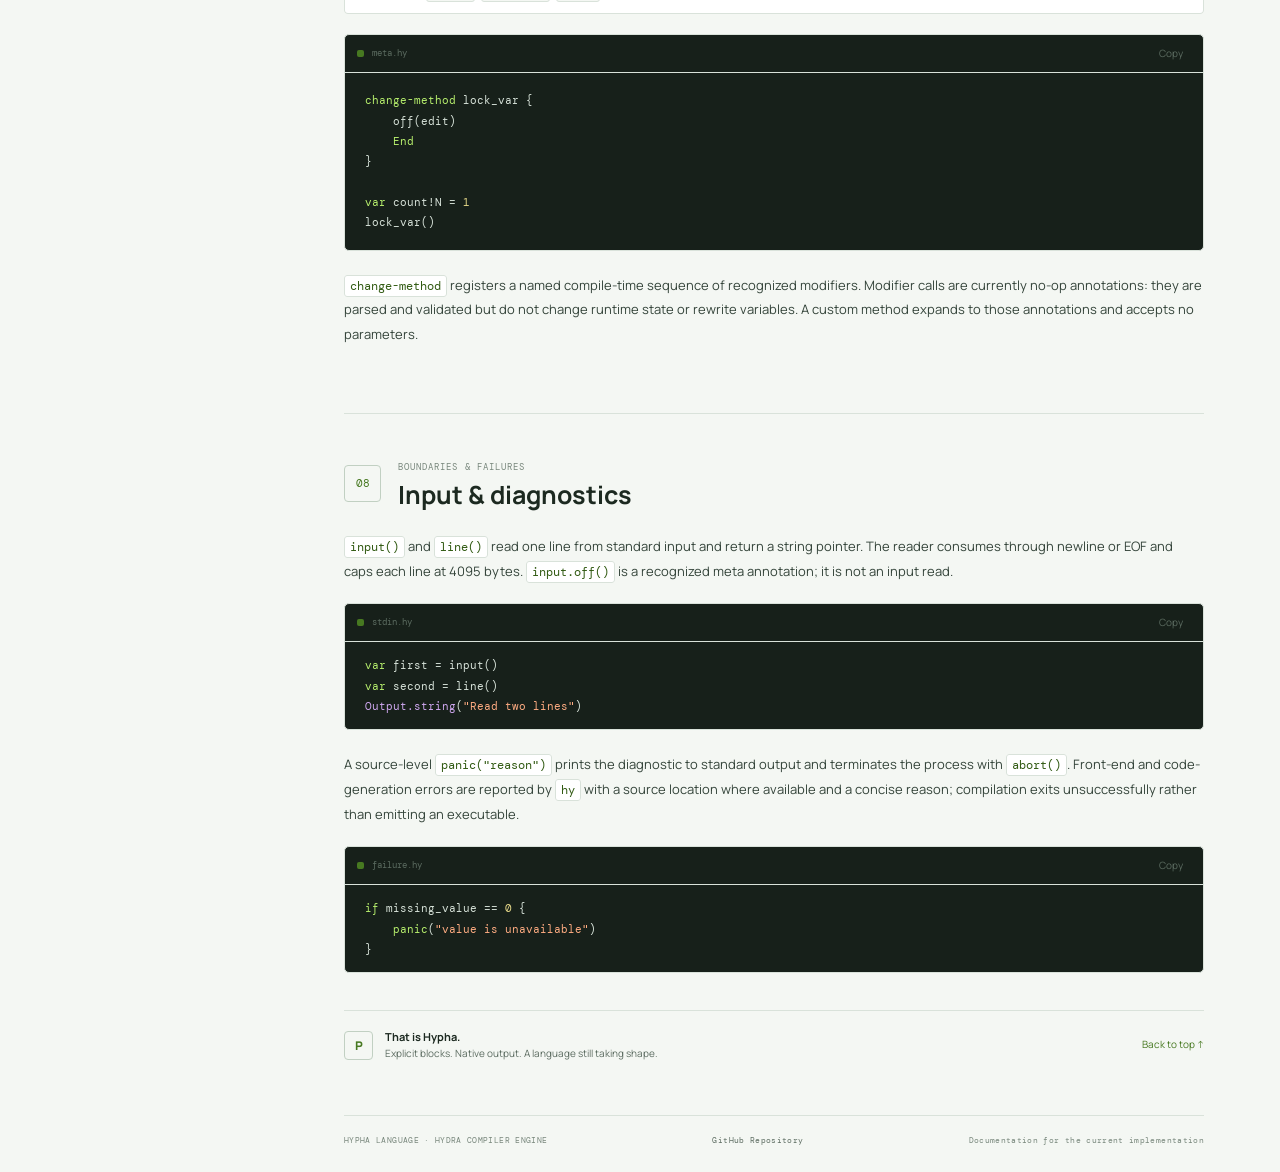
==== commit c4236086: "Fix doctype declaration in index.html" ====
--- a/index.html
+++ b/index.html
@@ -1,4 +1,4 @@
-<!doctype html>
+I'll<!doctype html>
 <html lang="en" data-theme="dark">
 <head>
   <meta charset="utf-8">
@@ -38,7 +38,7 @@
         <span class="toggle-track"><span class="toggle-knob"></span></span>
         <svg class="theme-icon theme-sun" viewBox="0 0 20 20" aria-hidden="true"><circle cx="10" cy="10" r="3.4"/><path d="M10 1.8v2M10 16.2v2M18.2 10h-2M3.8 10h-2m14-5.8-1.4 1.4m-8.8 8.8-1.4 1.4m11.6 0-1.4-1.4m-8.8-8.8L4.2 4.2"/></svg>
       </button>
-      <a class="github-link" href="https://github.com/supersergey014-beep/hypha-programming-language" target="_blank" rel="noopener noreferrer" aria-label="Hypha on GitHub" title="GitHub repository">
+      <a class="github-link" href="https://github.com/supersergey014-beep/hypha-programming-language-" target="_blank" rel="noopener noreferrer" aria-label="Hypha on GitHub" title="GitHub repository">
         <svg viewBox="0 0 16 16" aria-hidden="true"><path fill="currentColor" d="M8 0C3.58 0 0 3.58 0 8c0 3.54 2.29 6.53 5.47 7.59.4.07.55-.17.55-.38v-1.33c-2.23.48-2.7-.94-2.7-.94-.36-.92-.89-1.17-.89-1.17-.73-.5.06-.49.06-.49.8.06 1.22.82 1.22.82.71 1.21 1.87.86 2.33.66.07-.52.28-.86.51-1.06-1.78-.2-3.64-.89-3.64-3.96 0-.88.31-1.59.82-2.15-.08-.2-.36-1.02.08-2.12 0 0 .67-.21 2.2.82A7.65 7.65 0 0 1 8 4.52c.68 0 1.36.09 2 .27 1.53-1.03 2.2-.82 2.2-.82.44 1.1.16 1.92.08 2.12.51.56.82 1.27.82 2.15 0 3.08-1.87 3.75-3.65 3.95.29.25.55.73.55 1.48v2.2c0 .21.15.46.55.38A8.01 8.01 0 0 0 16 8c0-4.42-3.58-8-8-8Z"/></svg>
       </a>
       <button class="menu-toggle" id="menu-toggle" type="button" aria-label="Open documentation menu" aria-expanded="false" aria-controls="sidebar"><span></span><span></span></button>
@@ -232,7 +232,7 @@
 }</code></pre></div>
         <div class="end-note"><span class="end-note-mark">P</span><div><strong>That is Hypha.</strong><span>Explicit blocks. Native output. A language still taking shape.</span></div><a href="#top">Back to top ↑</a></div>
       </section>
-      <footer class="site-footer"><span>HYPHA LANGUAGE · HYDRA COMPILER ENGINE</span><a href="https://github.com/supersergey014-beep/hypha-programming-language" target="_blank" rel="noopener noreferrer">GitHub Repository</a><span>Documentation for the current implementation</span></footer>
+      <footer class="site-footer"><span>HYPHA LANGUAGE · HYDRA COMPILER ENGINE</span><a href="https://github.com/supersergey014-beep/hypha-programming-language-" target="_blank" rel="noopener noreferrer">GitHub Repository</a><span>Documentation for the current implementation</span></footer>
     </div>
   </main>
 
